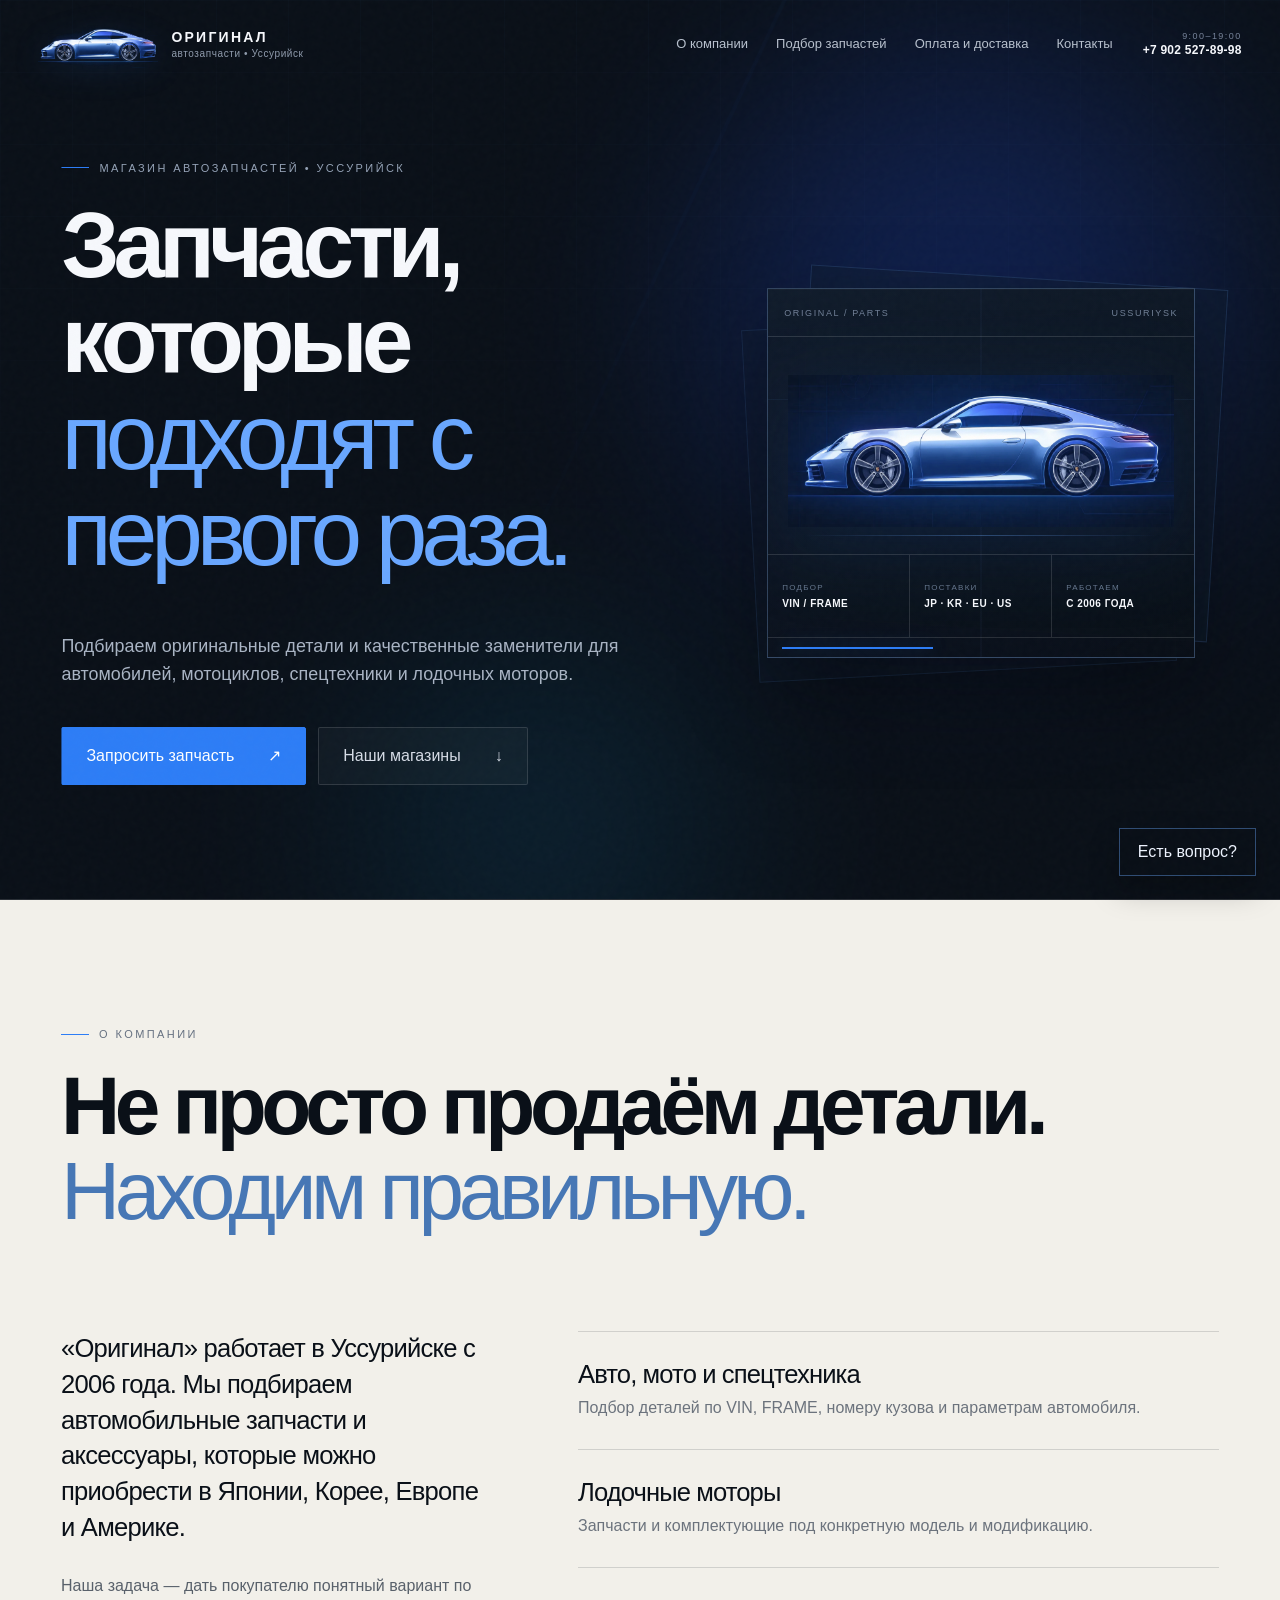
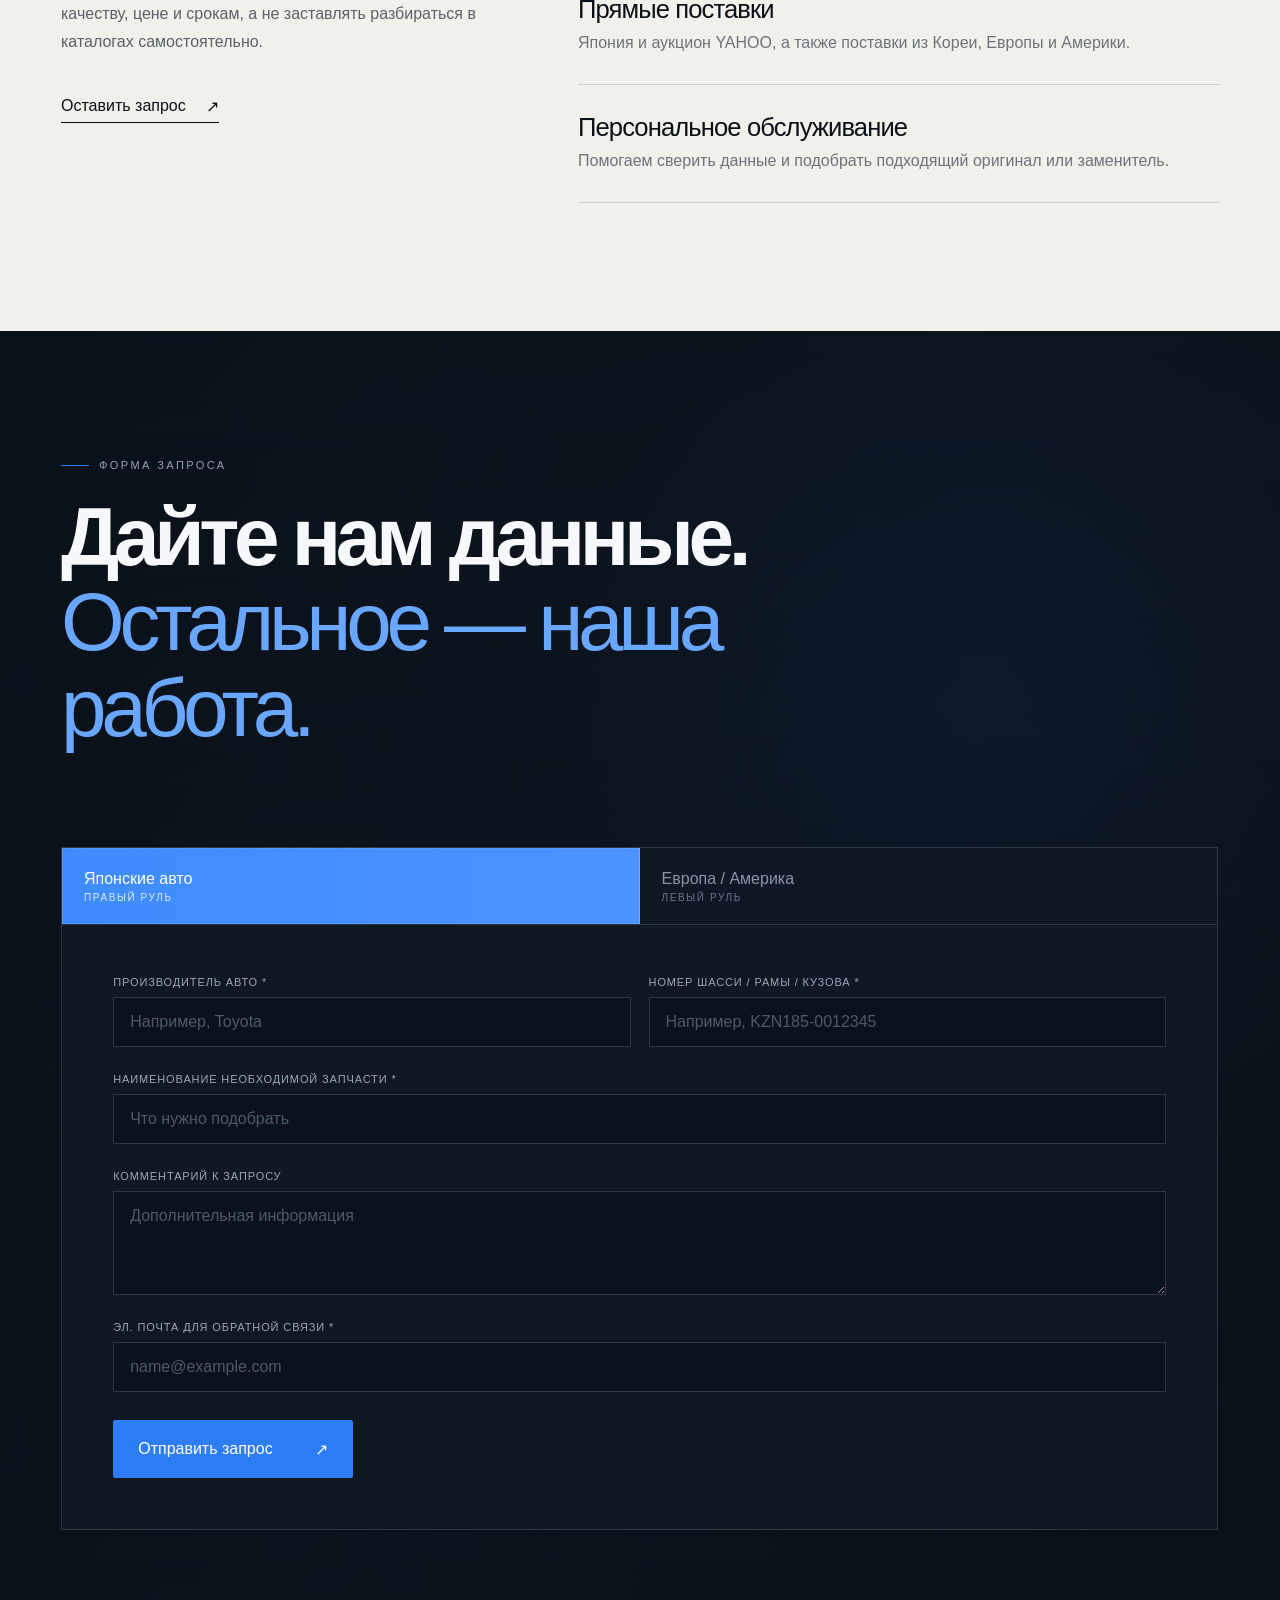
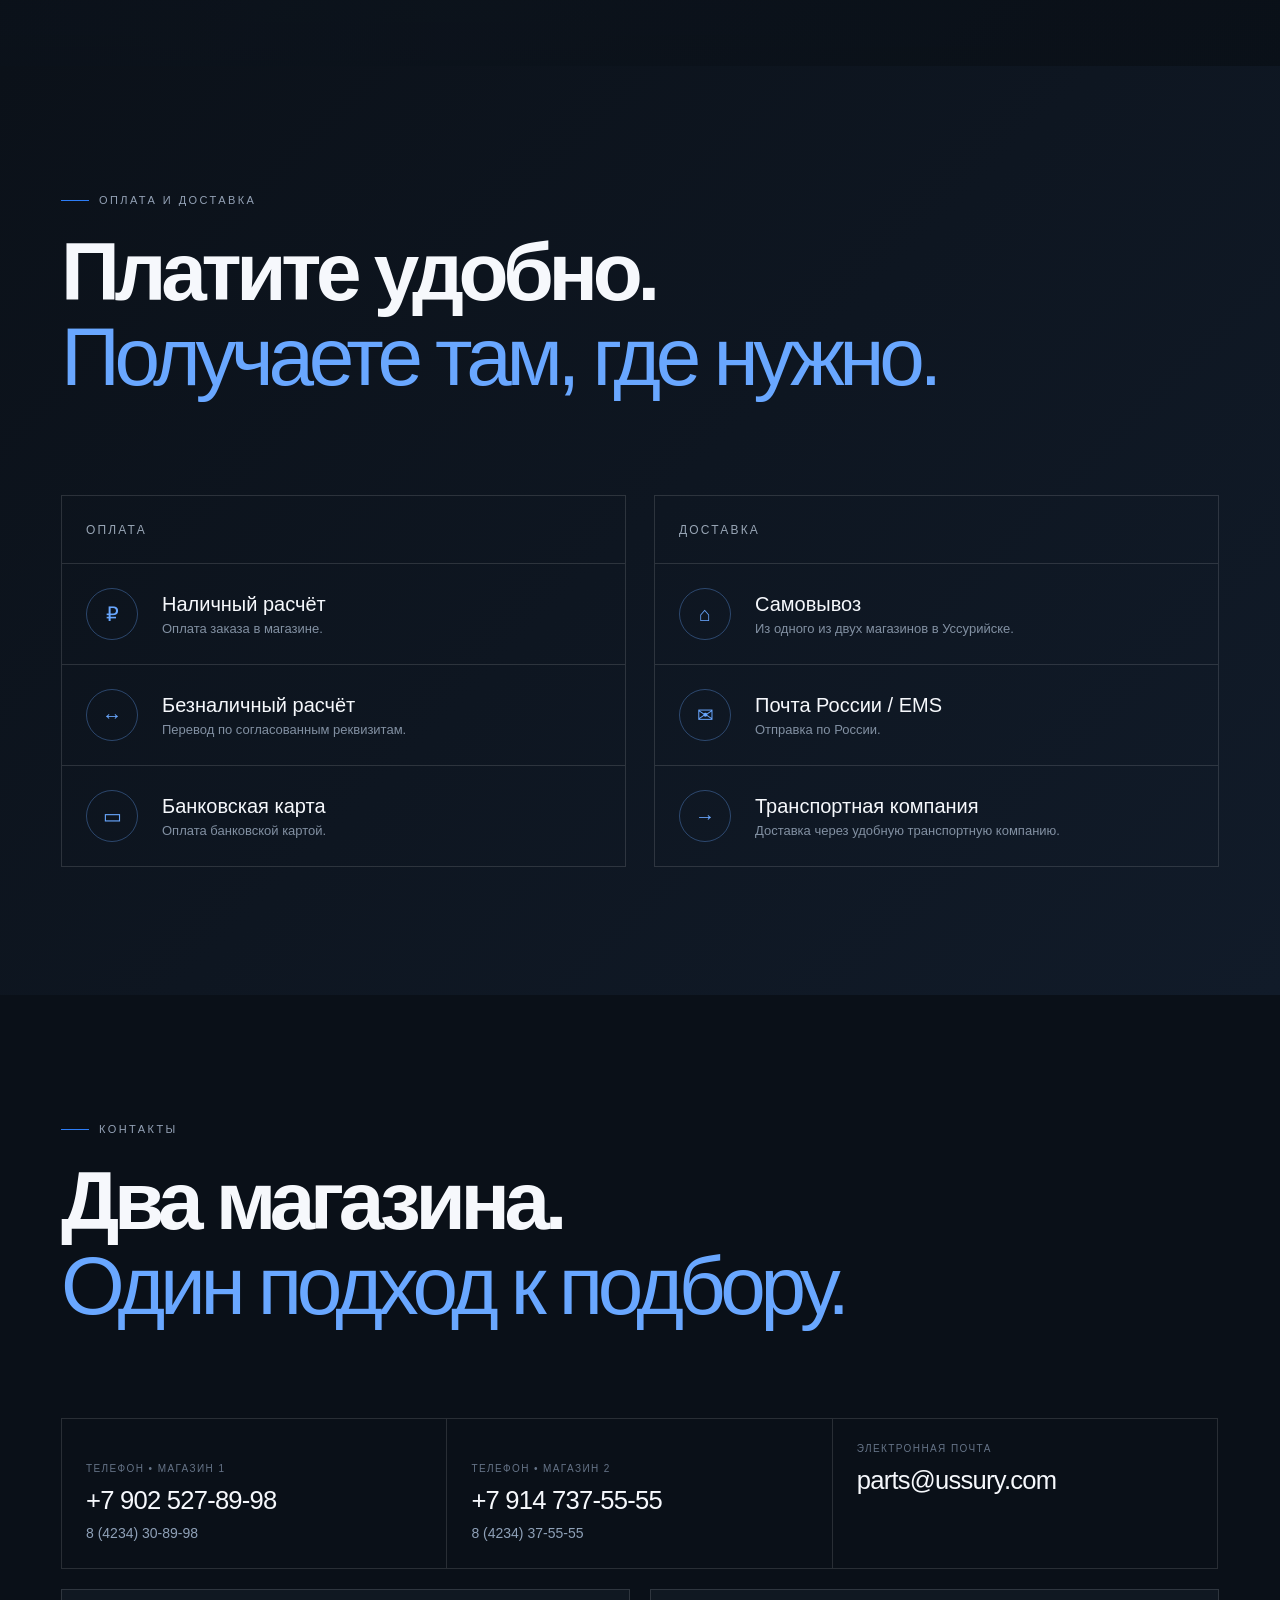
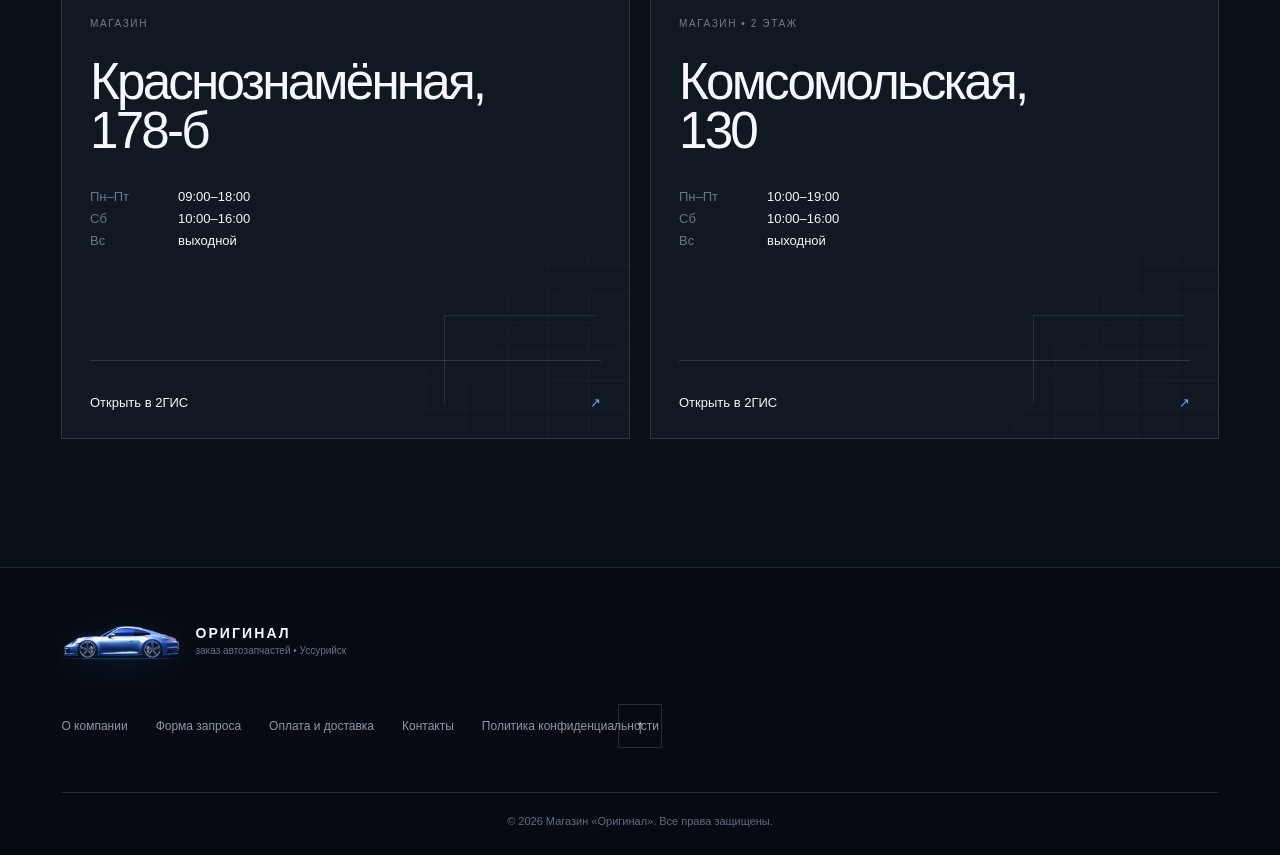
==== index.html @ 91af374d "Add files via upload" ====
<!doctype html>
<html lang="ru">
<head>
  <meta charset="utf-8" />
  <meta name="viewport" content="width=device-width, initial-scale=1" />
  <meta name="theme-color" content="#0a1018" />
  <meta name="description" content="Оригинал — магазин автозапчастей в Уссурийске. Заказ запчастей для авто, мото, спецтехники и лодочных моторов. Поставки из Японии, Кореи, Европы и Америки." />
  <title>Оригинал — автозапчасти в Уссурийске</title>
  <link rel="icon" href="favicon.ico?v=22" sizes="any" />
  <link rel="icon" href="favicon.png?v=22" type="image/png" />
  <link rel="preload" as="image" href="car-logo.webp?v=22" type="image/webp" fetchpriority="high" />
  <link rel="preload" as="image" href="car-dossier.webp?v=22" type="image/webp" fetchpriority="high" />
    <link rel="stylesheet" href="styles.css?v=22" />
</head>
<body class="home-page">
  <div class="noise" aria-hidden="true"></div>
  <div class="scroll-progress" aria-hidden="true"><span></span></div>

  <header class="site-header" id="top">
    <a class="brand" href="#hero" aria-label="Оригинал — на главную">
      <span class="brand-mark"><img src="car-logo.webp?v=22" alt="" fetchpriority="high" decoding="sync" /></span>
      <span class="brand-copy"><b>ОРИГИНАЛ</b><small>автозапчасти • Уссурийск</small></span>
    </a>

    <nav class="desktop-nav" aria-label="Основная навигация">
      <a href="#about">О компании</a>
      <a href="#request">Подбор запчастей</a>
      <a href="#delivery">Оплата и доставка</a>
      <a href="#contacts">Контакты</a>
    </nav>

    <div class="header-actions">
      <a class="header-phone js-phone" href="tel:+79025278998" data-copy="+7 902 527-89-98">
        <span>9:00–19:00</span>
        <strong>+7 902 527-89-98</strong>
      </a>
      <button class="menu-toggle" type="button" aria-label="Открыть меню" aria-expanded="false">
        <span></span><span></span>
      </button>
    </div>
  </header>

  <div class="mobile-menu" aria-hidden="true">
    <div class="mobile-menu-inner">
      <a href="#about">О компании</a>
      <a href="#request">Подбор запчастей</a>
      <a href="#delivery">Оплата и доставка</a>
            <a href="#contacts">Контакты</a>
      <button class="mobile-menu-question js-open-question" type="button" aria-controls="question-drawer" aria-expanded="false">Спросить продавца <span>↗</span></button>
      <a class="mobile-menu-phone" href="tel:+79025278998">Позвонить в магазин <span>↗</span></a>
    </div>
  </div>

  <main>
    <section class="hero" id="hero">
      <div class="hero-grid" aria-hidden="true"></div>
      <div class="hero-glow glow-one" aria-hidden="true"></div>
      <div class="hero-glow glow-two" aria-hidden="true"></div>

      <div class="hero-content reveal-on-load">
        <p class="eyebrow"><span></span> Магазин автозапчастей • Уссурийск</p>
        <h1>Запчасти, которые<br><em>подходят с первого раза.</em></h1>
        <p class="hero-lead">Подбираем оригинальные детали и качественные заменители для автомобилей, мотоциклов, спецтехники и лодочных моторов.</p>
        <div class="hero-cta">
          <a class="btn btn-primary" href="#parts-form" data-scroll-to-form><span>Запросить запчасть</span><i>↗</i></a>
          <a class="btn btn-ghost" href="#contacts"><span>Наши магазины</span><i>↓</i></a>
        </div>
      </div>

      <div class="hero-visual reveal-on-load" aria-label="Автомобиль и карточка подбора запчастей">
        <div class="vehicle-card-back back-one" aria-hidden="true"></div>
        <div class="vehicle-card-back back-two" aria-hidden="true"></div>
        <div class="vehicle-dossier">
          <div class="dossier-head"><span>ORIGINAL / PARTS</span><span>USSURIYSK</span></div>
          <div class="dossier-car"><img src="car-dossier.webp?v=22" alt="Спортивное купе — фирменный образ магазина Оригинал" width="960" height="378" loading="eager" decoding="sync" fetchpriority="high" /></div>
          <div class="dossier-grid">
            <div><small>ПОДБОР</small><b>VIN / FRAME</b></div>
            <div><small>ПОСТАВКИ</small><b>JP · KR · EU · US</b></div>
            <div><small>РАБОТАЕМ</small><b>С 2006 ГОДА</b></div>
          </div>
          <div class="dossier-line" aria-hidden="true"><span></span></div>
        </div>
      </div>
    </section>

    <section class="section section-light" id="about">
      <div class="section-heading reveal">
        <p class="eyebrow dark"><span></span> О компании</p>
        <h2>Не просто продаём детали.<br><em>Находим правильную.</em></h2>
      </div>

      <div class="about-grid">
        <div class="about-copy reveal">
          <p class="big-copy">«Оригинал» работает в Уссурийске с 2006 года. Мы подбираем автомобильные запчасти и аксессуары, которые можно приобрести в Японии, Корее, Европе и Америке.</p>
          <p>Наша задача — дать покупателю понятный вариант по качеству, цене и срокам, а не заставлять разбираться в каталогах самостоятельно.</p>
          <a class="text-link" href="#parts-form" data-scroll-to-form>Оставить запрос <span>↗</span></a>
        </div>

        <div class="service-stack">
          <article class="service-row reveal">
            <span class="service-num">01</span>
            <div><h3>Авто, мото и спецтехника</h3><p>Подбор деталей по VIN, FRAME, номеру кузова и параметрам автомобиля.</p></div>
          </article>
          <article class="service-row reveal">
            <span class="service-num">02</span>
            <div><h3>Лодочные моторы</h3><p>Запчасти и комплектующие под конкретную модель и модификацию.</p></div>
          </article>
          <article class="service-row reveal">
            <span class="service-num">03</span>
            <div><h3>Прямые поставки</h3><p>Япония и аукцион YAHOO, а также поставки из Кореи, Европы и Америки.</p></div>
          </article>
          <article class="service-row reveal">
            <span class="service-num">04</span>
            <div><h3>Персональное обслуживание</h3><p>Помогаем сверить данные и подобрать подходящий оригинал или заменитель.</p></div>
          </article>
        </div>
      </div>
    </section>

    <section class="section request-section" id="request">
      <div class="request-brand-cloud" aria-hidden="true">
        <span class="brand-icon brand-1"><img src="assets/logos/lexus.png" alt="" /></span>
        <span class="brand-icon brand-2"><img src="assets/logos/bmw.png" alt="" /></span>
        <span class="brand-icon brand-3"><img src="assets/logos/subaru.png" alt="" /></span>
        <span class="brand-icon brand-4"><img src="assets/logos/volvo.png" alt="" /></span>
        <span class="brand-icon brand-5"><img src="assets/logos/mitsubishi.png" alt="" /></span>
        <span class="brand-icon brand-6"><img src="assets/logos/volkswagen.png" alt="" /></span>
        <span class="brand-icon brand-7"><img src="assets/logos/mazda.png" alt="" /></span>
        <span class="brand-icon brand-8"><img src="assets/logos/chevrolet.png" alt="" /></span>
        <span class="brand-icon brand-9"><img src="assets/logos/ford.png" alt="" /></span>
        <span class="brand-icon brand-10"><img src="assets/logos/mercedes.png" alt="" /></span>
        <span class="brand-icon brand-11"><img src="assets/logos/lexus.png" alt="" /></span>
        <span class="brand-icon brand-12"><img src="assets/logos/volkswagen.png" alt="" /></span>
        <span class="brand-icon brand-13"><img src="assets/logos/mazda.png" alt="" /></span>
        <span class="brand-icon brand-14"><img src="assets/logos/bmw.png" alt="" /></span>
      </div>
      <div class="request-top">
        <div class="section-heading reveal">
          <p class="eyebrow"><span></span> Форма запроса</p>
          <h2>Дайте нам данные.<br><em>Остальное — наша работа.</em></h2>
        </div>
      </div>

      <div class="request-shell reveal" id="parts-form">
        <div class="request-tabs" role="tablist" aria-label="Тип автомобиля">
          <button class="request-tab active" type="button" role="tab" aria-selected="true" data-form="right">Японские авто <span>правый руль</span></button>
          <button class="request-tab" type="button" role="tab" aria-selected="false" data-form="left">Европа / Америка <span>левый руль</span></button>
        </div>

        <form class="part-form active" id="form-right" data-form-panel="right" novalidate>
          <div class="form-grid">
            <label><span>Производитель авто *</span><input type="text" name="manufacturer" required placeholder="Например, Toyota" /></label>
            <label><span>Номер шасси / рамы / кузова *</span><input type="text" name="frame" required placeholder="Например, KZN185-0012345" /></label>
            <label class="wide"><span>Наименование необходимой запчасти *</span><input type="text" name="part" required placeholder="Что нужно подобрать" /></label>
            <label class="wide"><span>Комментарий к запросу</span><textarea name="comment" rows="4" placeholder="Дополнительная информация"></textarea></label>
            <label class="wide"><span>Эл. почта для обратной связи *</span><input type="email" name="email" required placeholder="name@example.com" /></label>
          </div>
          <button class="btn btn-primary form-submit" type="submit"><span>Отправить запрос</span><i>↗</i></button>
        </form>

        <form class="part-form" id="form-left" data-form-panel="left" hidden novalidate>
          <div class="form-grid">
            <label><span>Производитель авто *</span><input type="text" name="manufacturer" required placeholder="Например, Ford" /></label>
            <label><span>Марка авто *</span><input type="text" name="model" required placeholder="Например, Focus" /></label>
            <label><span>Год выпуска *</span><input type="text" inputmode="numeric" name="year" required placeholder="2018" /></label>
            <label><span>VIN (17 знаков) *</span><input type="text" name="vin" minlength="17" maxlength="17" required placeholder="17 символов" /></label>
            <label><span>Модель двигателя *</span><input type="text" name="engine" required placeholder="Например, EcoBoost" /></label>
            <label><span>Объём двигателя *</span><input type="text" name="volume" required placeholder="Например, 1.5" /></label>
            <fieldset class="fuel"><legend>Тип топлива *</legend><label><input type="radio" name="fuel" value="Бензин" required /> Бензин</label><label><input type="radio" name="fuel" value="Дизель" required /> Дизель</label></fieldset>
            <label class="wide"><span>Наименование необходимой запчасти *</span><input type="text" name="part" required placeholder="Что нужно подобрать" /></label>
            <label class="wide"><span>Комментарий к запросу</span><textarea name="comment" rows="4" placeholder="Дополнительная информация"></textarea></label>
            <label class="wide"><span>Эл. почта для обратной связи *</span><input type="email" name="email" required placeholder="name@example.com" /></label>
          </div>
          <button class="btn btn-primary form-submit" type="submit"><span>Отправить запрос</span><i>↗</i></button>
        </form>
      </div>
    </section>

    <section class="section logistics" id="delivery">
      <div class="logistics-head reveal">
        <p class="eyebrow"><span></span> Оплата и доставка</p>
        <h2>Платите удобно.<br><em>Получаете там, где нужно.</em></h2>
      </div>

      <div class="logistics-grid">
        <div class="logistics-column reveal">
          <div class="logistics-title"><span>Оплата</span><b>01</b></div>
          <div class="logistics-item"><i>₽</i><div><h3>Наличный расчёт</h3><p>Оплата заказа в магазине.</p></div></div>
          <div class="logistics-item"><i>↔</i><div><h3>Безналичный расчёт</h3><p>Перевод по согласованным реквизитам.</p></div></div>
          <div class="logistics-item"><i>▭</i><div><h3>Банковская карта</h3><p>Оплата банковской картой.</p></div></div>
        </div>

        <div class="logistics-column reveal">
          <div class="logistics-title"><span>Доставка</span><b>02</b></div>
          <div class="logistics-item"><i>⌂</i><div><h3>Самовывоз</h3><p>Из одного из двух магазинов в Уссурийске.</p></div></div>
          <div class="logistics-item"><i>✉</i><div><h3>Почта России / EMS</h3><p>Отправка по России.</p></div></div>
          <div class="logistics-item"><i>→</i><div><h3>Транспортная компания</h3><p>Доставка через удобную транспортную компанию.</p></div></div>
        </div>
      </div>
    </section>

    <section class="section contacts" id="contacts">
      <div class="contacts-head reveal">
        <p class="eyebrow"><span></span> Контакты</p>
        <h2>Два магазина.<br><em>Один подход к подбору.</em></h2>
      </div>

      <div class="contacts-top reveal">
        <a class="contact-big js-phone" href="tel:+79025278998" data-copy="+7 902 527-89-98">
          <small>Телефон • магазин 1</small>
          <strong>+7 902 527-89-98</strong>
          <em>8 (4234) 30-89-98</em>
        </a>
        <a class="contact-big js-phone" href="tel:+79147375555" data-copy="+7 914 737-55-55">
          <small>Телефон • магазин 2</small>
          <strong>+7 914 737-55-55</strong>
          <em>8 (4234) 37-55-55</em>
        </a>
        <a class="contact-big" href="mailto:parts@ussury.com">
          <small>Электронная почта</small>
          <strong>parts@ussury.com</strong>
        </a>
      </div>

      <div class="store-grid">
        <article class="store-card reveal">
          <p class="store-label">Магазин</p>
          <h3>Краснознамённая,<br>178-б</h3>
          <div class="store-hours"><span>Пн–Пт</span><b>09:00–18:00</b><span>Сб</span><b>10:00–16:00</b><span>Вс</span><b>выходной</b></div>
          <a href="https://2gis.ru/ussuriysk/search/%D0%9A%D1%80%D0%B0%D1%81%D0%BD%D0%BE%D0%B7%D0%BD%D0%B0%D0%BC%D1%91%D0%BD%D0%BD%D0%B0%D1%8F%20178%D0%B1" target="_blank" rel="noopener">Открыть в 2ГИС <span>↗</span></a>
        </article>

        <article class="store-card reveal">
          <p class="store-label">Магазин • 2 этаж</p>
          <h3>Комсомольская,<br>130</h3>
          <div class="store-hours"><span>Пн–Пт</span><b>10:00–19:00</b><span>Сб</span><b>10:00–16:00</b><span>Вс</span><b>выходной</b></div>
          <a href="https://2gis.ru/ussuriysk/search/%D0%9A%D0%BE%D0%BC%D1%81%D0%BE%D0%BC%D0%BE%D0%BB%D1%8C%D1%81%D0%BA%D0%B0%D1%8F%20130" target="_blank" rel="noopener">Открыть в 2ГИС <span>↗</span></a>
        </article>
      </div>
    </section>
  </main>

  <footer class="footer">
    <div class="footer-brand">
      <span class="brand-mark"><img src="car-logo.webp?v=22" alt="" fetchpriority="high" decoding="sync" /></span>
      <div><b>ОРИГИНАЛ</b><small>заказ автозапчастей • Уссурийск</small></div>
    </div>
    <div class="footer-links"><a href="#about">О компании</a><a href="#request">Форма запроса</a><a href="#delivery">Оплата и доставка</a><a href="#contacts">Контакты</a><a href="privacy.html">Политика конфиденциальности</a><button class="back-to-top footer-center-top" type="button" aria-label="Плавно прокрутить наверх">↑</button></div>
    <div class="footer-bottom"><span>© 2026 Магазин «Оригинал». Все права защищены.</span></div>
  </footer>


  <button class="question-fab js-open-question" type="button" aria-controls="question-drawer" aria-expanded="false">Есть вопрос?</button>

  <div class="question-overlay js-question-close" hidden></div>
  <aside class="question-drawer" id="question-drawer" aria-hidden="true">
    <div class="question-drawer-head">
      <div>
        <p class="eyebrow dark"><span></span> Есть вопрос?</p>
        <h3>Спросите продавца</h3>
      </div>
      <button class="question-drawer-close js-question-close" type="button" aria-label="Закрыть диалог">×</button>
    </div>
    <p class="question-drawer-copy">Если пока не готовы оформлять запрос на конкретную деталь, просто задайте вопрос. Ответ придёт на указанную почту.</p>
    <form class="question-form question-form-drawer" id="question-form" novalidate>
      <label><span>Ваш вопрос *</span><textarea name="question" rows="6" required placeholder="Напишите вопрос продавцу"></textarea></label>
      <label><span>Эл. почта для обратной связи *</span><input type="email" name="email" required placeholder="name@example.com" /></label>
      <label class="anti-spam"><span>Проверка: 2 + 5 − 3 = ? *</span><input type="text" inputmode="numeric" name="check" required pattern="4" placeholder="Ответ" /></label>
      <button class="btn btn-dark form-submit" type="submit"><span>Отправить вопрос</span><i>↗</i></button>
    </form>
  </aside>

  <div class="toast" role="status" aria-live="polite">Номер скопирован</div>

  <script src="script.js?v=22"></script>
</body>
</html>
---- styles.css ----
:root {
  --ink: #0a1018;
  --ink-2: #111923;
  --ink-3: #182230;
  --paper: #f2f0ea;
  --paper-2: #e8e5dd;
  --blue: #2d7df6;
  --blue-2: #69a7ff;
  --line: rgba(255,255,255,.13);
  --dark-line: rgba(10,16,24,.14);
  --muted: #8794a7;
  --max: 1460px;
  --ease: cubic-bezier(.22,.75,.23,1);
}

* { box-sizing: border-box; }
html { scroll-behavior: smooth; }
body { margin: 0; background: var(--ink); color: #f6f8fc; font-family: Inter, ui-sans-serif, -apple-system, BlinkMacSystemFont, "Segoe UI", Arial, sans-serif; -webkit-font-smoothing: antialiased; }
a { color: inherit; text-decoration: none; }
button, input, textarea { font: inherit; }
button { color: inherit; }
::selection { background: var(--blue); color: white; }

.noise { position: fixed; inset: 0; z-index: 100; pointer-events: none; opacity: .025; background-image: url("data:image/svg+xml,%3Csvg viewBox='0 0 160 160' xmlns='http://www.w3.org/2000/svg'%3E%3Cfilter id='n'%3E%3CfeTurbulence type='fractalNoise' baseFrequency='.9' numOctaves='3' stitchTiles='stitch'/%3E%3C/filter%3E%3Crect width='100%25' height='100%25' filter='url(%23n)' opacity='.8'/%3E%3C/svg%3E"); }
.scroll-progress { position: fixed; top: 0; left: 0; width: 100%; height: 2px; z-index: 120; background: transparent; }
.scroll-progress span { display: block; height: 100%; width: 0; background: var(--blue); }

.site-header { position: fixed; z-index: 90; top: 0; left: 0; right: 0; height: 88px; display: flex; align-items: center; justify-content: space-between; gap: 30px; padding: 0 clamp(20px, 3vw, 54px); border-bottom: 1px solid transparent; transition: background .35s ease, border-color .35s ease, backdrop-filter .35s ease; }
.site-header.scrolled { background: rgba(10,16,24,.84); backdrop-filter: blur(18px); border-bottom-color: var(--line); }
.brand { display: inline-flex; align-items: center; gap: 13px; min-width: max-content; }
.brand-mark { width: 102px; height: 30px; display: grid; place-items: center; overflow: visible; border: none; background: transparent; box-shadow: none; }
.brand-mark img { width: 100%; height: 100%; object-fit: contain; object-position: center; padding: 0; filter: saturate(.98) contrast(1.04) drop-shadow(0 6px 14px rgba(34,95,196,.16)); }
.brand-copy { display: grid; gap: 3px; }
.brand-copy b { font-size: 14px; letter-spacing: .16em; }
.brand-copy small { color: #8f9bac; font-size: 10px; letter-spacing: .06em; }
.desktop-nav { display: flex; align-items: center; gap: clamp(18px, 2.2vw, 38px); margin-left: auto; }
.desktop-nav a { color: #b8c1ce; font-size: 13px; transition: color .25s ease; }
.desktop-nav a:hover { color: white; }
.header-actions { display: flex; align-items: center; gap: 24px; }
.header-phone { display: grid; text-align: right; gap: 2px; }
.header-phone span { color: #768399; font-size: 9px; text-transform: uppercase; letter-spacing: .16em; }
.header-phone strong { font-size: 12px; letter-spacing: .02em; }
.menu-toggle { display: none; width: 48px; height: 48px; background: transparent; border: 1px solid var(--line); border-radius: 50%; padding: 0; cursor: pointer; position: relative; }
.menu-toggle span { position: absolute; left: 13px; width: 20px; height: 1px; background: white; transition: transform .3s ease, top .3s ease; }
.menu-toggle span:first-child { top: 20px; }
.menu-toggle span:last-child { top: 27px; }
.menu-toggle.active span:first-child { top: 18px; transform: translateY(5px); }
.menu-toggle.active span:last-child { top: 29px; transform: translateY(-5px); }

.mobile-menu { position: fixed; z-index: 80; inset: 0; background: rgba(10,16,24,.98); display: grid; align-items: center; padding: 110px 24px 40px; opacity: 0; visibility: hidden; pointer-events: none; transition: opacity .35s ease, visibility .35s ease; }
.mobile-menu.open { opacity: 1; visibility: visible; pointer-events: auto; }
.mobile-menu-inner { display: grid; gap: 0; }
.mobile-menu-inner > a { padding: 18px 0; border-bottom: 1px solid var(--line); font-size: clamp(28px, 7vw, 48px); letter-spacing: -.03em; }
.mobile-menu-phone { margin-top: 22px; display: flex; justify-content: space-between; color: var(--blue-2); font-size: 16px !important; }

.hero { min-height: 100svh; padding: 150px clamp(20px, 4.8vw, 76px) 38px; position: relative; overflow: hidden; display: grid; grid-template-columns: minmax(0,1.15fr) minmax(420px,.85fr); grid-template-rows: 1fr auto; column-gap: 40px; background: var(--ink); border-bottom: 1px solid var(--line); }
.hero-grid { position: absolute; inset: 0; opacity: .32; background-image: linear-gradient(rgba(80,120,175,.12) 1px, transparent 1px), linear-gradient(90deg, rgba(80,120,175,.12) 1px, transparent 1px); background-size: 72px 72px; mask-image: linear-gradient(to bottom, rgba(0,0,0,.75), transparent 90%); }
.hero-grid::after { content: ""; position: absolute; inset: 0; background: linear-gradient(115deg, transparent 0 46%, rgba(45,125,246,.12) 46.1% 46.25%, transparent 46.35% 100%); }
.hero-glow { position: absolute; border-radius: 50%; filter: blur(110px); opacity: .22; pointer-events: none; }
.glow-one { width: 540px; height: 540px; background: #2456ff; right: 3%; top: 5%; animation: drift 9s ease-in-out infinite alternate; }
.glow-two { width: 360px; height: 360px; background: #19b5ff; left: 28%; bottom: -12%; animation: drift 12s ease-in-out infinite alternate-reverse; opacity: .1; }
@keyframes drift { to { transform: translate3d(50px,-20px,0) scale(1.08); } }
.hero-content { position: relative; z-index: 2; align-self: center; max-width: 870px; }
.eyebrow { margin: 0 0 24px; color: #94a2b6; font-size: 11px; text-transform: uppercase; letter-spacing: .22em; display: flex; align-items: center; gap: 10px; }
.eyebrow span { width: 28px; height: 1px; background: var(--blue); }
.eyebrow.dark { color: #667181; }
.hero h1, .section-heading h2, .logistics-head h2, .contacts-head h2 { margin: 0; font-size: clamp(54px, 7.25vw, 122px); line-height: .91; letter-spacing: -.065em; font-weight: 600; }
.hero h1 em, .section-heading h2 em, .logistics-head h2 em, .contacts-head h2 em { font-style: normal; color: var(--blue-2); font-weight: 300; }
.hero-lead { max-width: 720px; color: #a9b4c4; font-size: clamp(17px,1.4vw,22px); line-height: 1.55; margin: 32px 0 0; }
.hero-cta { display: flex; flex-wrap: wrap; gap: 12px; margin-top: 38px; }
.btn { min-height: 58px; padding: 0 24px; border: 1px solid transparent; display: inline-flex; align-items: center; justify-content: space-between; gap: 34px; cursor: pointer; border-radius: 2px; transition: transform .32s var(--ease), background .32s ease, border-color .32s ease, color .32s ease; }
.btn:hover { transform: translateY(-2px); }
.btn i { font-style: normal; transition: transform .3s var(--ease); }
.btn:hover i { transform: translate(2px,-2px); }
.btn-primary { background: var(--blue); color: white; border-color: var(--blue); }
.btn-primary:hover { background: #438cf8; }
.btn-ghost { background: rgba(255,255,255,.03); border-color: var(--line); color: #d6dce6; }
.btn-ghost:hover { background: rgba(255,255,255,.07); }
.btn-dark { background: var(--ink); color: white; border-color: var(--ink); }

.hero-visual { align-self: center; justify-self: center; position: relative; width: min(38vw, 590px); min-height: 430px; z-index: 2; perspective: 1100px; }
.vehicle-card-back { position: absolute; inset: 9% 7%; border: 1px solid rgba(105,167,255,.16); background: rgba(18,31,49,.44); transform-origin: center; pointer-events: none; }
.vehicle-card-back.back-one { transform: translate(28px,-20px) rotate(3.5deg); }
.vehicle-card-back.back-two { transform: translate(-22px,22px) rotate(-3deg); opacity: .72; }
.vehicle-dossier { position: absolute; inset: 7% 6%; border: 1px solid rgba(132,173,232,.32); background: linear-gradient(160deg,rgba(17,28,43,.96),rgba(9,15,23,.96)); box-shadow: 0 34px 80px rgba(0,0,0,.38), inset 0 1px 0 rgba(255,255,255,.025); display: grid; grid-template-rows: auto 1fr auto auto; overflow: hidden; }
.vehicle-dossier::before { content: ""; position: absolute; inset: 0; background: linear-gradient(90deg,transparent 0 49.8%,rgba(105,167,255,.08) 50%,transparent 50.2% 100%), linear-gradient(0deg,transparent 0 69.8%,rgba(105,167,255,.07) 70%,transparent 70.2% 100%); pointer-events: none; }
.dossier-head { min-height: 48px; padding: 0 16px; display: flex; align-items: center; justify-content: space-between; border-bottom: 1px solid var(--line); color: #718097; font-size: 9px; letter-spacing: .18em; position: relative; z-index: 2; }
.dossier-car { display: grid; place-items: center; padding: 28px 20px 18px; position: relative; z-index: 2; }
.dossier-car::after { content: ""; position: absolute; left: 8%; right: 8%; bottom: 18px; height: 1px; background: linear-gradient(90deg,transparent,rgba(105,167,255,.34),transparent); }
.dossier-car img { width: min(100%,500px); height: auto; display: block; border: none; box-shadow: none; filter: drop-shadow(0 18px 38px rgba(21,58,120,.28)); }
.dossier-grid { display: grid; grid-template-columns: repeat(3,1fr); border-top: 1px solid var(--line); position: relative; z-index: 2; }
.dossier-grid > div { min-height: 82px; padding: 15px 14px; border-right: 1px solid var(--line); display: grid; align-content: center; gap: 6px; }
.dossier-grid > div:last-child { border-right: 0; }
.dossier-grid small { color: #66778e; font-size: 8px; letter-spacing: .16em; }
.dossier-grid b { font-size: 10px; letter-spacing: .05em; font-weight: 650; }
.dossier-line { height: 20px; border-top: 1px solid var(--line); padding: 9px 14px 0; position: relative; z-index: 2; }
.dossier-line span { display: block; height: 2px; width: 38%; background: var(--blue); box-shadow: 0 0 18px rgba(45,125,246,.42); animation: dossierScan 4.8s ease-in-out infinite alternate; }
@keyframes dossierScan { to { transform: translateX(160%); opacity: .55; } }
.hero-bottom { grid-column: 1/-1; z-index: 2; position: relative; display: grid; grid-template-columns: repeat(4,1fr); border-top: 1px solid var(--line); margin-top: 30px; }
.hero-stat { padding: 24px 22px 4px 0; border-right: 1px solid var(--line); }
.hero-stat:last-child { border-right: 0; padding-left: 22px; }
.hero-stat + .hero-stat { padding-left: 22px; }
.hero-stat b { display: block; font-size: clamp(24px,2.4vw,40px); font-weight: 500; letter-spacing: -.04em; }
.hero-stat span { color: #7c899c; font-size: 11px; }

/* New first-screen entrance: a calm horizontal sweep with separately staged content. */
.home-page .hero::after { content: ""; position: absolute; inset: 0; z-index: 12; pointer-events: none; background: linear-gradient(100deg,#0a1018 0%,#0d1725 58%,#173156 88%,rgba(23,49,86,.96) 100%); transform: translateX(0); }
.home-page.loaded .hero::after { transform: translateX(108%); transition: transform 1.05s cubic-bezier(.72,.02,.18,1); }
.home-page:not(.loaded) .site-header { opacity: 0; transform: translateY(-16px); }
.home-page.loaded .site-header { opacity: 1; transform: none; transition: opacity .55s ease .36s, transform .7s var(--ease) .36s, background .35s ease, border-color .35s ease, backdrop-filter .35s ease; }
.reveal-on-load { opacity: 0; }
.hero-content.reveal-on-load { transform: translateX(-34px); filter: blur(10px); clip-path: inset(0 14% 0 0); }
.hero-visual.reveal-on-load { transform: translateX(48px) rotateY(-7deg) scale(.965); filter: blur(8px); }
.hero-bottom.reveal-on-load { transform: scaleX(.92) translateY(10px); transform-origin: left center; clip-path: inset(0 100% 0 0); }
body.loaded .hero-content.reveal-on-load { opacity: 1; transform: none; filter: blur(0); clip-path: inset(0); transition: opacity .72s ease .22s, transform .92s var(--ease) .22s, filter .82s ease .22s, clip-path .92s var(--ease) .22s; }
body.loaded .hero-visual.reveal-on-load { opacity: 1; transform: none; filter: blur(0); transition: opacity .76s ease .42s, transform 1.02s var(--ease) .42s, filter .9s ease .42s; }
body.loaded .hero-bottom.reveal-on-load { opacity: 1; transform: none; clip-path: inset(0); transition: opacity .65s ease .63s, transform .9s var(--ease) .63s, clip-path 1s var(--ease) .63s; }

.capability-strip { display: grid; grid-template-columns: repeat(4,1fr); border-bottom: 1px solid var(--line); background: #0d141d; }
.capability-item { min-height: 84px; padding: 18px clamp(18px,2.2vw,38px); border-right: 1px solid var(--line); display: grid; align-content: center; gap: 7px; transition: background .3s ease; }
.capability-item:last-child { border-right: 0; }
.capability-item:hover { background: rgba(45,125,246,.055); }
.capability-item small { color: #5f6d82; font-size: 8px; letter-spacing: .18em; }
.capability-item b { color: #aeb9c8; font-size: 12px; font-weight: 600; letter-spacing: .035em; }

.section { padding: clamp(90px, 10vw, 160px) clamp(20px, 4.8vw, 76px); position: relative; overflow: hidden; }
.section-light { background: var(--paper); color: var(--ink); }
.section-index { position: absolute; right: clamp(20px,4.8vw,76px); top: clamp(32px,4vw,60px); font-size: 11px; letter-spacing: .18em; color: #718098; }
.section-light .section-index { color: #8d918f; }
.section-heading { max-width: 1120px; }
.section-heading h2, .logistics-head h2, .contacts-head h2 { font-size: clamp(48px, 6.4vw, 104px); }
.section-light .section-heading h2 em { color: #4777b5; }
.about-grid { display: grid; grid-template-columns: .8fr 1.2fr; gap: clamp(50px,7vw,120px); margin-top: 80px; align-items: start; }
.about-copy { position: sticky; top: 130px; }
.big-copy { font-size: clamp(22px,2vw,32px); line-height: 1.4; letter-spacing: -.03em; margin-top: 0; }
.about-copy > p:not(.big-copy) { color: #59616b; line-height: 1.75; max-width: 620px; }
.text-link { margin-top: 25px; display: inline-flex; gap: 20px; border-bottom: 1px solid var(--ink); padding-bottom: 6px; }
.service-stack { border-top: 1px solid var(--dark-line); }
.service-row { display: grid; grid-template-columns: 56px 1fr auto; gap: 20px; padding: 28px 0; border-bottom: 1px solid var(--dark-line); align-items: start; transition: padding .35s var(--ease), background .35s ease; }
.service-row:hover { padding-left: 14px; padding-right: 14px; background: rgba(45,125,246,.055); }
.service-num { color: #8b939d; font-size: 11px; }
.service-row h3 { margin: 0 0 7px; font-size: clamp(22px,2vw,31px); letter-spacing: -.035em; font-weight: 500; }
.service-row p { margin: 0; color: #6c737d; line-height: 1.55; max-width: 700px; }
.service-row i { font-style: normal; color: #79818c; }

.request-section { background: radial-gradient(circle at 78% 28%,rgba(45,125,246,.11),transparent 32%), linear-gradient(135deg,#0b121b 0%,#0e1722 58%,#0a1119 100%); isolation: isolate; }
.request-section::after { content: ""; position: absolute; inset: 0; z-index: 0; pointer-events: none; background: linear-gradient(180deg,rgba(10,16,24,.16),rgba(10,16,24,.58)), linear-gradient(90deg,rgba(10,16,24,.52),transparent 35%,rgba(10,16,24,.38)); }
.request-brand-cloud { position: absolute; inset: 0; z-index: 0; overflow: hidden; pointer-events: none; user-select: none; }
.request-brand-cloud span { position: absolute; display: block; color: rgba(111,170,255,.035); -webkit-text-stroke: 1px rgba(111,170,255,.11); font-weight: 700; letter-spacing: .08em; white-space: nowrap; filter: blur(.15px); text-shadow: 0 0 34px rgba(45,125,246,.035); animation: brandFloat 14s ease-in-out infinite alternate; }
.request-brand-cloud span:nth-child(1) { left: 4%; top: 14%; font-size: clamp(38px,5vw,86px); animation-duration: 16s; }
.request-brand-cloud span:nth-child(2) { left: 72%; top: 9%; font-size: clamp(44px,6vw,104px); animation-duration: 13s; animation-delay: -3s; }
.request-brand-cloud span:nth-child(3) { left: 44%; top: 23%; font-size: clamp(35px,4.7vw,82px); animation-duration: 18s; animation-delay: -8s; }
.request-brand-cloud span:nth-child(4) { left: 12%; top: 43%; font-size: clamp(34px,4.4vw,78px); animation-duration: 15s; animation-delay: -5s; }
.request-brand-cloud span:nth-child(5) { left: 62%; top: 41%; font-size: clamp(30px,4vw,70px); animation-duration: 17s; animation-delay: -10s; }
.request-brand-cloud span:nth-child(6) { left: 27%; top: 58%; font-size: clamp(28px,3.7vw,65px); animation-duration: 19s; animation-delay: -6s; }
.request-brand-cloud span:nth-child(7) { left: 80%; top: 62%; font-size: clamp(34px,4.3vw,76px); animation-duration: 14s; animation-delay: -9s; }
.request-brand-cloud span:nth-child(8) { left: 3%; top: 76%; font-size: clamp(28px,3.8vw,66px); animation-duration: 18s; animation-delay: -12s; }
.request-brand-cloud span:nth-child(9) { left: 52%; top: 80%; font-size: clamp(38px,5vw,88px); animation-duration: 16s; animation-delay: -7s; }
.request-brand-cloud span:nth-child(10) { left: 68%; top: 91%; font-size: clamp(24px,3.4vw,60px); animation-duration: 20s; animation-delay: -14s; }
@keyframes brandFloat { 0% { transform: translate3d(-10px,-5px,0) rotate(-1.3deg); opacity: .42; } 50% { opacity: .82; } 100% { transform: translate3d(30px,18px,0) rotate(1.15deg); opacity: .52; } }
.request-section .section-index, .request-top, .request-shell { position: relative; z-index: 2; }
.request-top { display: grid; grid-template-columns: 1fr 330px; gap: 40px; align-items: end; }
.section-note { color: #8d99aa; line-height: 1.6; font-size: 13px; }
.request-shell { max-width: 1180px; margin: 80px auto 0; border: 1px solid var(--line); background: rgba(16,25,37,.94); backdrop-filter: blur(9px); position: relative; scroll-margin-top: 112px; }
.request-tabs { display: grid; grid-template-columns: 1fr 1fr; border-bottom: 1px solid var(--line); }
.request-tab { min-height: 76px; padding: 12px 22px; border: 0; border-right: 1px solid var(--line); background: transparent; text-align: left; cursor: pointer; color: #8995a5; font-size: 16px; transition: background .25s ease, color .25s ease; }
.request-tab:last-child { border-right: 0; }
.request-tab span { display: block; font-size: 10px; text-transform: uppercase; letter-spacing: .16em; margin-top: 4px; color: #69778a; }
.request-tab.active { background: var(--blue); color: white; }
.request-tab.active span { color: #dceaff; }
.part-form { padding: clamp(26px,4vw,56px); animation: formIn .45s var(--ease); }
@keyframes formIn { from { opacity: 0; transform: translateY(8px); } to { opacity: 1; transform: none; } }
.form-grid { display: grid; grid-template-columns: repeat(2,1fr); gap: 26px 18px; }
.form-grid label, .question-form label { display: grid; gap: 9px; }
.form-grid label > span, .question-form label > span { color: #9ba8b8; font-size: 11px; text-transform: uppercase; letter-spacing: .08em; }
.form-grid .wide { grid-column: 1/-1; }
.form-grid input, .form-grid textarea, .question-form input, .question-form textarea { width: 100%; border: 1px solid #2a3748; border-radius: 0; background: #0b121b; color: white; padding: 15px 16px; outline: 0; transition: border-color .25s ease, background .25s ease; resize: vertical; }
.form-grid input:focus, .form-grid textarea:focus, .question-form input:focus, .question-form textarea:focus { border-color: var(--blue); background: #0d1622; }
.form-grid input::placeholder, .form-grid textarea::placeholder, .question-form input::placeholder, .question-form textarea::placeholder { color: #4d5a6b; }
.fuel { border: 1px solid #2a3748; padding: 13px 16px; margin: 0; display: flex; gap: 22px; align-items: center; }
.fuel legend { color: #9ba8b8; font-size: 11px; text-transform: uppercase; letter-spacing: .08em; padding: 0 6px; }
.fuel label { display: inline-flex; grid-template-columns: auto 1fr; align-items: center; gap: 7px; font-size: 14px; color: #c3ccd8; }
.fuel input { width: auto; }
.form-submit { margin-top: 28px; min-width: 240px; }
.form-grid label.has-error input, .form-grid label.has-error textarea, .question-form label.has-error input, .question-form label.has-error textarea, .fuel.has-error { border-color: #ff6b6b; box-shadow: 0 0 0 1px rgba(255,107,107,.12); }
.validation-message { color: #ff8a8a !important; font-size: 10px !important; letter-spacing: .04em !important; text-transform: none !important; margin-top: 1px; }
.fuel .validation-message { flex-basis: 100%; }
.fuel.has-error { flex-wrap: wrap; }

.logistics { background: linear-gradient(135deg, #0b1119 0%, #111b29 100%); }
.logistics-grid { display: grid; grid-template-columns: 1fr 1fr; gap: 28px; margin-top: 78px; }
.logistics-column { border: 1px solid var(--line); }
.logistics-title { min-height: 68px; display: flex; align-items: center; justify-content: space-between; padding: 0 24px; border-bottom: 1px solid var(--line); }
.logistics-title span { font-size: 12px; text-transform: uppercase; letter-spacing: .18em; color: #98a5b5; }
.logistics-title b { color: var(--blue); font-size: 12px; }
.logistics-item { display: grid; grid-template-columns: 58px 1fr; gap: 18px; align-items: center; padding: 24px; border-bottom: 1px solid var(--line); }
.logistics-item:last-child { border-bottom: 0; }
.logistics-item i { width: 52px; height: 52px; border-radius: 50%; border: 1px solid rgba(105,167,255,.35); display: grid; place-items: center; color: var(--blue-2); font-style: normal; font-size: 20px; }
.logistics-item h3 { margin: 0 0 5px; font-size: 20px; font-weight: 500; }
.logistics-item p { margin: 0; color: #8290a2; font-size: 13px; }

.question-layout { display: grid; grid-template-columns: 1fr .8fr; gap: clamp(50px,8vw,130px); align-items: start; }
.question-copy { max-width: 620px; margin-top: 30px; color: #626a75; line-height: 1.7; }
.question-form { display: grid; gap: 20px; padding-top: 46px; }
.question-form input, .question-form textarea { background: #e7e5df; color: var(--ink); border-color: #c9c7c0; }
.question-form input:focus, .question-form textarea:focus { background: #eeece7; }
.question-form input::placeholder, .question-form textarea::placeholder { color: #9a9a96; }
.question-form label > span { color: #626b76; }
.anti-spam { grid-template-columns: 1fr 130px; align-items: end; }
.anti-spam > span { align-self: center; }

.contacts { background: #0a1018; }
.contacts-top { display: grid; grid-template-columns: repeat(3,1fr); margin-top: 72px; border-top: 1px solid var(--line); border-left: 1px solid var(--line); }
.contact-big { min-height: 150px; padding: 24px; border-right: 1px solid var(--line); border-bottom: 1px solid var(--line); position: relative; display: flex; flex-direction: column; justify-content: flex-end; transition: background .3s ease; }
.contact-big:hover { background: rgba(45,125,246,.07); }
.contact-big small { color: #657387; font-size: 10px; text-transform: uppercase; letter-spacing: .14em; margin-bottom: 12px; }
.contact-big strong { font-size: clamp(19px,2vw,31px); font-weight: 500; letter-spacing: -.03em; }
.contact-big > span { position: absolute; right: 22px; top: 22px; color: var(--blue-2); }
.store-grid { display: grid; grid-template-columns: 1fr 1fr; gap: 20px; margin-top: 20px; }
.store-card { min-height: 450px; background: #101822; border: 1px solid var(--line); padding: 28px; position: relative; display: flex; flex-direction: column; overflow: hidden; }
.store-card::after { content: ""; position: absolute; width: 360px; height: 360px; border: 1px solid rgba(45,125,246,.13); border-radius: 50%; right: -170px; bottom: -170px; box-shadow: 0 0 0 42px rgba(45,125,246,.025), 0 0 0 84px rgba(45,125,246,.015); }
.store-no { position: absolute; top: 27px; right: 27px; color: var(--blue); font-size: 11px; letter-spacing: .16em; }
.store-label { margin: 0; color: #6f7d8e; font-size: 10px; text-transform: uppercase; letter-spacing: .16em; }
.store-card h3 { margin: 28px 0 34px; font-size: clamp(42px,4vw,68px); line-height: .96; font-weight: 500; letter-spacing: -.055em; }
.store-hours { display: grid; grid-template-columns: 70px 1fr; gap: 7px 18px; font-size: 13px; }
.store-hours span { color: #68778b; }
.store-hours b { font-weight: 500; }
.store-card > a { margin-top: auto; padding-top: 34px; font-size: 13px; display: flex; justify-content: space-between; border-top: 1px solid var(--line); z-index: 2; }
.store-card > a span { color: var(--blue-2); }
.landline-row { margin-top: 20px; border-top: 1px solid var(--line); border-bottom: 1px solid var(--line); padding: 22px 0; display: flex; gap: 40px; flex-wrap: wrap; align-items: center; }
.landline-row > span { color: #647287; font-size: 10px; text-transform: uppercase; letter-spacing: .16em; margin-right: auto; }
.landline-row a { font-size: 18px; }

.footer { background: #070b11; padding: 54px clamp(20px,4.8vw,76px) 28px; border-top: 1px solid var(--line); }
.footer-brand { display: flex; gap: 14px; align-items: center; }
.footer-brand > div { display: grid; gap: 4px; }
.footer-brand b { letter-spacing: .15em; font-size: 14px; }
.footer-brand small { color: #647287; font-size: 10px; }
.footer-links { display: flex; flex-wrap: wrap; gap: 16px 28px; margin: 44px 0; color: #8c98a9; font-size: 12px; }
.footer-links a:hover { color: white; }
.footer-bottom { border-top: 1px solid var(--line); padding-top: 22px; display: flex; justify-content: space-between; gap: 30px; color: #5f6b7c; font-size: 11px; }
.footer-bottom a { color: #9ba8ba; }
.back-to-top { width: 44px; height: 44px; border: 1px solid var(--line); background: transparent; color: #aeb8c6; display: grid; place-items: center; cursor: pointer; font-size: 20px; line-height: 1; transition: transform .3s var(--ease), border-color .3s ease, color .3s ease, background .3s ease; }
.back-to-top:hover { transform: translateY(-2px); border-color: rgba(105,167,255,.48); color: white; background: rgba(45,125,246,.07); }

.toast { position: fixed; left: 50%; bottom: 24px; transform: translate(-50%, 14px); background: #eaf2ff; color: #0c1521; padding: 12px 18px; font-size: 12px; border-radius: 2px; z-index: 200; opacity: 0; pointer-events: none; transition: opacity .25s ease, transform .25s ease; box-shadow: 0 14px 36px rgba(0,0,0,.28); }
.toast.show { opacity: 1; transform: translate(-50%,0); }

/* New scroll reveal system: focus + masked directional entrance instead of vertical fade-up. */
.reveal { opacity: 0; filter: blur(10px); clip-path: inset(0 0 16% 0); transform: scale(.985); transform-origin: center; transition: opacity .7s ease var(--reveal-delay,0ms), transform .95s var(--ease) var(--reveal-delay,0ms), filter .82s ease var(--reveal-delay,0ms), clip-path .92s var(--ease) var(--reveal-delay,0ms); will-change: opacity, transform, filter, clip-path; }
.reveal.reveal-left { transform: translateX(-42px) scale(.985); clip-path: inset(0 12% 0 0); }
.reveal.reveal-right { transform: translateX(42px) scale(.985); clip-path: inset(0 0 0 12%); }
.reveal.reveal-focus { transform: scale(.955); clip-path: inset(7% 4% 7% 4%); }
.reveal.visible { opacity: 1; filter: blur(0); transform: none; clip-path: inset(0); }

.privacy-body { min-height: 100vh; background: var(--ink); }
.privacy-header { height: 88px; padding: 0 clamp(20px,4.8vw,76px); display: flex; align-items: center; justify-content: space-between; border-bottom: 1px solid var(--line); }
.privacy-back { color: #93a0b2; font-size: 12px; }
.privacy-main { max-width: 1040px; margin: 0 auto; padding: 100px 24px 120px; }
.privacy-main h1 { margin: 0 0 54px; font-size: clamp(48px,7vw,94px); line-height: .95; letter-spacing: -.06em; font-weight: 500; }
.privacy-content { color: #a8b3c2; line-height: 1.8; }
.privacy-content h2 { color: white; font-size: 22px; margin-top: 40px; font-weight: 500; }
.privacy-content a { color: var(--blue-2); }
.privacy-footer { padding: 24px clamp(20px,4.8vw,76px); border-top: 1px solid var(--line); color: #667486; font-size: 11px; display: flex; align-items: center; justify-content: space-between; gap: 24px; }

@media (max-width: 1180px) {
  .desktop-nav, .header-phone { display: none; }
  .menu-toggle { display: block; }
  .hero { grid-template-columns: 1fr 390px; }
  .hero h1 { font-size: clamp(54px,7.5vw,90px); }
  .hero-visual { width: min(42vw,500px); min-height: 390px; }
  .contacts-top { grid-template-columns: 1fr; }
  .contact-big { min-height: 120px; }
}

@media (max-width: 900px) {
  .site-header { height: 76px; }
  .hero { min-height: auto; padding-top: 130px; grid-template-columns: 1fr; grid-template-rows: auto auto auto; gap: 54px; }
  .hero-content { max-width: none; }
  .hero h1 { font-size: clamp(52px,11vw,90px); }
  .hero-visual { width: min(86vw,560px); min-height: 430px; justify-self: center; }
  .hero-bottom { grid-template-columns: 1fr 1fr; }
  .hero-stat:nth-child(2) { border-right: 0; }
  .hero-stat:nth-child(3), .hero-stat:nth-child(4) { border-top: 1px solid var(--line); }
  .about-grid { grid-template-columns: 1fr; }
  .about-copy { position: static; }
  .request-top, .question-layout { grid-template-columns: 1fr; }
  .request-top .section-note { max-width: 560px; }
  .logistics-grid, .store-grid { grid-template-columns: 1fr; }
  .question-form { padding-top: 0; }
  .capability-strip { grid-template-columns: 1fr 1fr; }
  .capability-item:nth-child(2) { border-right: 0; }
  .capability-item:nth-child(-n+2) { border-bottom: 1px solid var(--line); }
}

@media (max-width: 620px) {
  .brand-mark { width: 88px; height: 26px; }
  .brand-copy small { display: none; }
  .hero { padding-left: 18px; padding-right: 18px; padding-bottom: 26px; gap: 42px; }
  .hero h1 { font-size: clamp(48px,14vw,74px); }
  .hero-lead { font-size: 16px; }
  .hero-cta { display: grid; }
  .btn { width: 100%; }
  .hero-visual { width: 94vw; min-height: 455px; margin-left: -3vw; }
  .dossier-grid { grid-template-columns: 1fr; }
  .dossier-grid > div { min-height: 58px; border-right: 0; border-bottom: 1px solid var(--line); }
  .dossier-grid > div:last-child { border-bottom: 0; }
  .dossier-car { padding: 20px 12px 14px; }
  .hero-bottom { grid-template-columns: 1fr; }
  .hero-stat, .hero-stat + .hero-stat, .hero-stat:last-child { padding: 18px 0; border-right: 0; border-top: 1px solid var(--line); }
  .section { padding-left: 18px; padding-right: 18px; }
  .section-heading h2, .logistics-head h2, .contacts-head h2 { font-size: clamp(44px,12vw,68px); }
  .about-grid, .request-shell, .logistics-grid, .store-grid { margin-top: 50px; }
  .service-row { grid-template-columns: 36px 1fr; }
  .service-row i { display: none; }
  .request-tabs { grid-template-columns: 1fr; }
  .request-tab { border-right: 0; border-bottom: 1px solid var(--line); }
  .request-tab:last-child { border-bottom: 0; }
  .form-grid { grid-template-columns: 1fr; }
  .form-grid .wide { grid-column: auto; }
  .anti-spam { grid-template-columns: 1fr; }
  .store-card { min-height: 400px; padding: 22px; }
  .store-card h3 { font-size: 48px; }
  .landline-row { display: grid; gap: 12px; }
  .capability-strip { grid-template-columns: 1fr; }
  .capability-item, .capability-item:nth-child(2) { border-right: 0; border-bottom: 1px solid var(--line); }
  .capability-item:last-child { border-bottom: 0; }
  .footer-bottom { flex-direction: column; align-items: flex-start; }
  .request-brand-cloud span { opacity: .56; }
  .privacy-footer { align-items: flex-end; }
}

@media (prefers-reduced-motion: reduce) {
  html { scroll-behavior: auto; }
  /* Regular scroll reveals may be reduced, but the explicitly requested first-screen intro stays available. */
  .reveal:not(.reveal-on-load) { opacity: 1 !important; filter: none !important; transform: none !important; clip-path: none !important; }
}

/* ===== v5 refinements ===== */
.header-question {
  min-height: 42px;
  padding: 0 16px;
  border: 1px solid rgba(105,167,255,.24);
  background: rgba(255,255,255,.025);
  color: #d9e2f0;
  font-size: 12px;
  letter-spacing: .02em;
  cursor: pointer;
  transition: background .3s ease, border-color .3s ease, transform .3s var(--ease), color .3s ease;
}
.header-question:hover { transform: translateY(-1px); border-color: rgba(105,167,255,.5); background: rgba(45,125,246,.08); color: white; }
.mobile-menu-question {
  margin-top: 22px;
  padding: 18px 0;
  border: 0;
  border-bottom: 1px solid var(--line);
  background: transparent;
  color: white;
  font-size: clamp(28px, 7vw, 48px);
  letter-spacing: -.03em;
  text-align: left;
  display: flex;
  justify-content: space-between;
  align-items: center;
}
.mobile-menu-question span { color: var(--blue-2); }

.brand-mark img,
.dossier-car img {
  image-rendering: auto;
  filter: saturate(1.01) contrast(1.06) drop-shadow(0 14px 28px rgba(27,74,155,.14));
}
.dossier-car img { max-width: 94%; }

.hero-bottom {
  margin-top: 18px;
  border: 1px solid var(--line);
  background: linear-gradient(180deg, rgba(13,20,31,.88), rgba(10,16,24,.76));
  backdrop-filter: blur(10px);
}
.hero-stat { padding: 28px 24px; }
.hero-stat b { margin-bottom: 12px; }

.capability-strip {
  padding: 22px clamp(20px,4.8vw,76px) 34px;
  background: linear-gradient(180deg, #0a1018 0%, #0d141d 100%);
  border-bottom: 1px solid rgba(255,255,255,.06);
}
.capability-strip-inner {
  max-width: var(--max);
  margin: 0 auto;
  display: grid;
  grid-template-columns: repeat(4,1fr);
  border: 1px solid var(--line);
  background: rgba(14,22,33,.9);
  box-shadow: 0 20px 40px rgba(0,0,0,.16);
}
.capability-item { padding: 28px 24px; min-height: 118px; }
.capability-item b { max-width: 220px; line-height: 1.35; }

.request-brand-cloud {
  mask-image: linear-gradient(to bottom, rgba(0,0,0,.9), rgba(0,0,0,.68));
}
.request-brand-cloud .brand-icon {
  position: absolute;
  display: grid;
  place-items: center;
  width: clamp(72px, 9vw, 124px);
  height: clamp(72px, 9vw, 124px);
  color: rgba(111,170,255,.18);
  opacity: .08;
  animation: brandPulse 9s ease-in-out infinite;
  transform: none !important;
  filter: drop-shadow(0 0 18px rgba(45,125,246,.09));
}
.request-brand-cloud .brand-icon svg {
  width: 100%;
  height: 100%;
  stroke: currentColor;
  stroke-width: 3.2;
  stroke-linecap: round;
  stroke-linejoin: round;
}
.request-brand-cloud .brand-icon:nth-child(1) { left: 8%; top: 14%; }
.request-brand-cloud .brand-icon:nth-child(2) { left: 73%; top: 10%; width: clamp(92px, 10vw, 132px); height: clamp(92px, 10vw, 132px); animation-delay: -1.2s; }
.request-brand-cloud .brand-icon:nth-child(3) { left: 43%; top: 22%; animation-delay: -2.7s; }
.request-brand-cloud .brand-icon:nth-child(4) { left: 15%; top: 48%; animation-delay: -4s; }
.request-brand-cloud .brand-icon:nth-child(5) { left: 66%; top: 44%; animation-delay: -5.5s; width: clamp(84px, 9.4vw, 120px); height: clamp(84px, 9.4vw, 120px); }
.request-brand-cloud .brand-icon:nth-child(6) { left: 30%; top: 62%; animation-delay: -3.2s; }
.request-brand-cloud .brand-icon:nth-child(7) { left: 79%; top: 71%; animation-delay: -6.7s; }
.request-brand-cloud .brand-icon:nth-child(8) { left: 6%; top: 78%; animation-delay: -7.8s; width: clamp(90px, 9.8vw, 132px); height: clamp(90px, 9.8vw, 132px); }
@keyframes brandPulse {
  0%, 100% { opacity: .05; transform: scale(.94); }
  50% { opacity: .22; transform: scale(1.02); }
}

.contact-big em {
  margin-top: 9px;
  color: #8fa1b8;
  font-style: normal;
  font-size: 14px;
  line-height: 1.4;
}

.question-fab {
  position: fixed;
  right: 24px;
  bottom: 24px;
  z-index: 96;
  min-height: 48px;
  padding: 0 18px;
  border: 1px solid rgba(105,167,255,.4);
  background: rgba(10,16,24,.86);
  color: #eef4ff;
  cursor: pointer;
  backdrop-filter: blur(16px);
  box-shadow: 0 14px 30px rgba(0,0,0,.25);
  transition: transform .3s var(--ease), border-color .3s ease, background .3s ease;
}
.question-fab:hover { transform: translateY(-2px); background: rgba(19,30,45,.95); border-color: rgba(105,167,255,.7); }
.question-overlay {
  position: fixed;
  inset: 0;
  background: rgba(6,10,18,.58);
  backdrop-filter: blur(3px);
  z-index: 137;
  opacity: 0;
  visibility: hidden;
  transition: opacity .28s ease, visibility .28s ease;
}
.question-overlay.open { opacity: 1; visibility: visible; }
.question-drawer {
  position: fixed;
  top: 0;
  right: 0;
  width: min(560px, 100%);
  height: 100svh;
  background: var(--paper);
  color: var(--ink);
  z-index: 138;
  transform: translateX(100%);
  transition: transform .42s var(--ease);
  padding: 108px 28px 28px;
  overflow-y: auto;
  box-shadow: -24px 0 60px rgba(0,0,0,.28);
}
.question-drawer.open { transform: translateX(0); }
.question-drawer-head { display: flex; justify-content: space-between; align-items: flex-start; gap: 18px; }
.question-drawer-head .eyebrow { margin-bottom: 16px; }
.question-drawer-head h3 { margin: 0; font-size: clamp(34px, 4vw, 56px); line-height: .95; letter-spacing: -.05em; font-weight: 600; }
.question-drawer-close {
  flex: 0 0 auto;
  width: 42px;
  height: 42px;
  border: 1px solid rgba(10,16,24,.14);
  background: transparent;
  font-size: 28px;
  line-height: 1;
  cursor: pointer;
}
.question-drawer-copy { margin: 22px 0 0; color: #626a75; line-height: 1.7; max-width: 470px; }
.question-form-drawer { padding-top: 26px; }
.question-form-drawer .btn { width: 100%; justify-content: space-between; }
.question-form-drawer .btn-dark { background: var(--ink); border-color: var(--ink); }
body.question-open { overflow: hidden; }

@media (max-width: 1180px) {
  .header-question { display: none; }
}
@media (max-width: 900px) {
  .capability-strip { padding-top: 18px; padding-bottom: 24px; }
  .capability-strip-inner { grid-template-columns: 1fr 1fr; }
  .question-fab { right: 18px; bottom: 18px; }
}
@media (max-width: 700px) {
  .capability-strip-inner { grid-template-columns: 1fr; }
  .question-drawer { padding: 92px 18px 22px; }
  .question-fab { left: 18px; right: 18px; width: auto; }
}

/* ===== v6 fixes ===== */
.capability-strip-inner {
  width: 100%;
  max-width: none;
  grid-template-columns: repeat(4, minmax(0, 1fr));
}

.service-row {
  grid-template-columns: 56px minmax(0, 1fr);
}
.service-row i {
  display: none !important;
}

.request-section .section-index {
  display: none;
}

.request-brand-cloud {
  mask-image: linear-gradient(to bottom, rgba(0,0,0,.96), rgba(0,0,0,.76));
}
.request-brand-cloud .brand-icon {
  color: rgba(183, 210, 255, .18);
  opacity: 0;
  filter: drop-shadow(0 0 16px rgba(45,125,246,.08));
  animation: brandPulseFast 5.8s ease-in-out infinite;
}
.request-brand-cloud .brand-icon svg {
  stroke-width: 2.6;
}
.request-brand-cloud .brand-icon:nth-child(1) { left: 7%; top: 12%; width: clamp(88px, 9.4vw, 128px); height: clamp(88px, 9.4vw, 128px); animation-delay: -.2s; }
.request-brand-cloud .brand-icon:nth-child(2) { left: 70%; top: 9%; width: clamp(92px, 10vw, 134px); height: clamp(92px, 10vw, 134px); animation-delay: -.9s; animation-duration: 5.2s; }
.request-brand-cloud .brand-icon:nth-child(3) { left: 42%; top: 18%; width: clamp(84px, 8.7vw, 118px); height: clamp(84px, 8.7vw, 118px); animation-delay: -1.5s; animation-duration: 6s; }
.request-brand-cloud .brand-icon:nth-child(4) { left: 14%; top: 40%; width: clamp(80px, 8.2vw, 112px); height: clamp(80px, 8.2vw, 112px); animation-delay: -2.2s; animation-duration: 5s; }
.request-brand-cloud .brand-icon:nth-child(5) { left: 64%; top: 38%; width: clamp(78px, 8vw, 110px); height: clamp(78px, 8vw, 110px); animation-delay: -3.1s; }
.request-brand-cloud .brand-icon:nth-child(6) { left: 28%; top: 57%; width: clamp(92px, 9.8vw, 132px); height: clamp(92px, 9.8vw, 132px); animation-delay: -1.1s; animation-duration: 6.2s; }
.request-brand-cloud .brand-icon:nth-child(7) { left: 80%; top: 60%; width: clamp(86px, 8.8vw, 120px); height: clamp(86px, 8.8vw, 120px); animation-delay: -4s; animation-duration: 4.9s; }
.request-brand-cloud .brand-icon:nth-child(8) { left: 8%; top: 74%; width: clamp(96px, 10vw, 136px); height: clamp(96px, 10vw, 136px); animation-delay: -2.7s; }
.request-brand-cloud .brand-icon:nth-child(9) { left: 48%; top: 75%; width: clamp(82px, 8.4vw, 116px); height: clamp(82px, 8.4vw, 116px); animation-delay: -4.6s; animation-duration: 5.4s; }
.request-brand-cloud .brand-icon:nth-child(10) { left: 73%; top: 82%; width: clamp(74px, 7.7vw, 106px); height: clamp(74px, 7.7vw, 106px); animation-delay: -5.1s; animation-duration: 4.8s; }

@keyframes brandPulseFast {
  0%, 100% { opacity: 0; }
  18% { opacity: .05; }
  45% { opacity: .17; }
  72% { opacity: .06; }
}

.contact-big > span,
.store-no,
.store-card > a span {
  display: none !important;
}
.store-card > a {
  justify-content: flex-start;
}

.question-overlay {
  pointer-events: none;
}
.question-overlay.open {
  pointer-events: auto;
}
.question-drawer {
  opacity: 0;
  visibility: hidden;
  pointer-events: none;
  transition: transform .42s var(--ease), opacity .34s ease, visibility 0s linear .42s;
}
.question-drawer.open {
  opacity: 1;
  visibility: visible;
  pointer-events: auto;
  transition: transform .42s var(--ease), opacity .34s ease, visibility 0s linear 0s;
}

@media (max-width: 700px) {
  .service-row {
    grid-template-columns: 36px minmax(0, 1fr);
  }
}

/* ===== v7 fixes ===== */
.section-index,
.service-num,
.logistics-title b,
.store-no {
  display: none !important;
}

.service-row {
  grid-template-columns: minmax(0, 1fr) !important;
  gap: 0 !important;
}
.service-row:hover {
  padding-left: 0 !important;
  padding-right: 0 !important;
}

.hero h1,
.section-heading h2,
.logistics-head h2,
.contacts-head h2 {
  line-height: 1.01;
  overflow: visible;
}
.hero h1 em,
.section-heading h2 em,
.logistics-head h2 em,
.contacts-head h2 em {
  display: inline-block;
  line-height: 1.04;
  padding-bottom: .08em;
}

.request-brand-cloud {
  mask-image: linear-gradient(to bottom, rgba(0,0,0,.98), rgba(0,0,0,.84));
}
.request-brand-cloud .brand-icon {
  color: rgba(196, 219, 255, .24);
  opacity: 0;
  animation: brandPulseDense 4.25s ease-in-out infinite;
  filter: drop-shadow(0 0 12px rgba(45,125,246,.08));
}
.request-brand-cloud .brand-icon svg {
  stroke-width: 2.35;
}
.request-brand-cloud .brand-icon:nth-child(1) { animation-delay: 0s; animation-duration: 4.4s; }
.request-brand-cloud .brand-icon:nth-child(2) { animation-delay: -.35s; animation-duration: 3.9s; }
.request-brand-cloud .brand-icon:nth-child(3) { animation-delay: -.8s; animation-duration: 4.8s; }
.request-brand-cloud .brand-icon:nth-child(4) { animation-delay: -1.15s; animation-duration: 4.1s; }
.request-brand-cloud .brand-icon:nth-child(5) { animation-delay: -1.6s; animation-duration: 4.7s; }
.request-brand-cloud .brand-icon:nth-child(6) { animation-delay: -2s; animation-duration: 3.8s; }
.request-brand-cloud .brand-icon:nth-child(7) { animation-delay: -2.45s; animation-duration: 4.2s; }
.request-brand-cloud .brand-icon:nth-child(8) { animation-delay: -2.9s; animation-duration: 4.9s; }
.request-brand-cloud .brand-icon:nth-child(9) { animation-delay: -3.25s; animation-duration: 4s; }
.request-brand-cloud .brand-icon:nth-child(10) { animation-delay: -3.7s; animation-duration: 4.6s; }
@keyframes brandPulseDense {
  0%, 100% { opacity: 0; transform: scale(.94); }
  14% { opacity: .06; }
  34% { opacity: .18; }
  52% { opacity: .3; transform: scale(1); }
  74% { opacity: .1; }
}

.store-card::before {
  content: "";
  position: absolute;
  right: -8%;
  bottom: 16%;
  width: 62%;
  height: 1px;
  background: linear-gradient(90deg, transparent, rgba(105,167,255,.22), transparent);
  transform: rotate(-28deg);
  opacity: .8;
}
.store-card::after {
  content: "";
  position: absolute;
  right: -14%;
  bottom: -12%;
  width: 58%;
  height: 58%;
  border: none;
  border-radius: 0;
  box-shadow: none;
  background:
    linear-gradient(145deg, rgba(105,167,255,.08), transparent 52%),
    linear-gradient(145deg, transparent 0 48%, rgba(105,167,255,.08) 48.3% 49%, transparent 49.3% 100%);
  transform: skew(-18deg) rotate(-4deg);
  opacity: .92;
}

.store-card > a {
  justify-content: space-between;
}
.store-card > a span {
  display: inline !important;
  color: var(--blue-2) !important;
}

.footer-bottom,
.privacy-footer {
  position: relative;
  justify-content: center;
  align-items: center;
  text-align: center;
  padding-top: 54px;
}
.footer-bottom > span,
.privacy-footer > span {
  width: 100%;
  text-align: center;
}
.footer-bottom .back-to-top,
.privacy-footer .back-to-top {
  position: absolute;
  left: 50%;
  top: 0;
  transform: translate(-50%, -50%);
}
.footer-bottom .back-to-top:hover,
.privacy-footer .back-to-top:hover {
  transform: translate(-50%, calc(-50% - 2px));
}

@media (max-width: 700px) {
  .footer-bottom,
  .privacy-footer {
    padding-top: 50px;
  }
}


/* ===== v8 fixes ===== */
.brand-mark {
  width: 118px;
  height: 34px;
}
.brand-mark img {
  object-fit: contain;
  filter: saturate(1.02) contrast(1.02) drop-shadow(0 7px 16px rgba(34,95,196,.15));
}
.dossier-car img {
  width: min(100%, 520px);
}

.request-tabs {
  position: relative;
  isolation: isolate;
  overflow: hidden;
}
.request-tabs::before {
  content: "";
  position: absolute;
  inset: 0 auto 0 0;
  width: 50%;
  background: linear-gradient(90deg, #3e8cff 0%, #4c93ff 100%);
  box-shadow: inset 0 0 0 1px rgba(255,255,255,.08);
  transition: transform .6s var(--ease), box-shadow .45s ease, background .45s ease;
  z-index: 0;
}
.request-tabs[data-active="1"]::before {
  transform: translateX(100%);
}
.request-tab {
  position: relative;
  z-index: 1;
  background: transparent !important;
  transition: color .38s ease;
}
.request-tab span {
  transition: color .38s ease;
}
.request-tab:not(.active):hover {
  color: #c7d2e2;
}

.request-brand-cloud {
  pointer-events: none;
  mask-image: linear-gradient(to bottom, rgba(0,0,0,.98), rgba(0,0,0,.84));
}
.request-brand-cloud .brand-icon {
  color: rgba(214,229,255,.34);
  opacity: 0;
  animation: brandPulseDenseV8 3.25s ease-in-out infinite;
  filter: drop-shadow(0 0 16px rgba(45,125,246,.10));
}
.request-brand-cloud .brand-icon svg {
  stroke: currentColor;
  stroke-width: 2.3;
  stroke-linecap: round;
  stroke-linejoin: round;
}
.request-brand-cloud .brand-icon:nth-child(1) { left: 7%; top: 10%; width: clamp(92px, 10vw, 138px); height: clamp(92px, 10vw, 138px); animation-delay: 0s; }
.request-brand-cloud .brand-icon:nth-child(2) { left: 72%; top: 7%; width: clamp(102px, 10.8vw, 146px); height: clamp(102px, 10.8vw, 146px); animation-delay: -.35s; }
.request-brand-cloud .brand-icon:nth-child(3) { left: 44%; top: 18%; width: clamp(94px, 10vw, 134px); height: clamp(94px, 10vw, 134px); animation-delay: -.8s; }
.request-brand-cloud .brand-icon:nth-child(4) { left: 16%; top: 38%; width: clamp(88px, 9.3vw, 126px); height: clamp(88px, 9.3vw, 126px); animation-delay: -1.15s; }
.request-brand-cloud .brand-icon:nth-child(5) { left: 65%; top: 36%; width: clamp(90px, 9.5vw, 130px); height: clamp(90px, 9.5vw, 130px); animation-delay: -1.5s; }
.request-brand-cloud .brand-icon:nth-child(6) { left: 28%; top: 55%; width: clamp(98px, 10.3vw, 140px); height: clamp(98px, 10.3vw, 140px); animation-delay: -1.9s; }
.request-brand-cloud .brand-icon:nth-child(7) { left: 79%; top: 58%; width: clamp(86px, 9vw, 122px); height: clamp(86px, 9vw, 122px); animation-delay: -2.25s; }
.request-brand-cloud .brand-icon:nth-child(8) { left: 7%; top: 74%; width: clamp(98px, 10.4vw, 140px); height: clamp(98px, 10.4vw, 140px); animation-delay: -2.55s; }
.request-brand-cloud .brand-icon:nth-child(9) { left: 49%; top: 75%; width: clamp(84px, 8.9vw, 120px); height: clamp(84px, 8.9vw, 120px); animation-delay: -2.95s; }
.request-brand-cloud .brand-icon:nth-child(10) { left: 72%; top: 82%; width: clamp(92px, 9.8vw, 132px); height: clamp(92px, 9.8vw, 132px); animation-delay: -3.25s; }
.request-brand-cloud .brand-icon:nth-child(11) { left: 34%; top: 34%; width: clamp(78px, 8.4vw, 114px); height: clamp(78px, 8.4vw, 114px); animation-delay: -1.35s; }
.request-brand-cloud .brand-icon:nth-child(12) { left: 58%; top: 60%; width: clamp(82px, 8.7vw, 118px); height: clamp(82px, 8.7vw, 118px); animation-delay: -2.7s; }
@keyframes brandPulseDenseV8 {
  0%, 100% { opacity: 0; }
  12% { opacity: .08; }
  36% { opacity: .24; }
  56% { opacity: .38; }
  78% { opacity: .12; }
}

.store-card::before {
  right: -6%;
  bottom: 18%;
  width: 66%;
  background: linear-gradient(90deg, transparent, rgba(105,167,255,.24), transparent);
  transform: rotate(-22deg);
}
.store-card::after {
  right: -9%;
  bottom: -10%;
  width: 54%;
  height: 54%;
  background:
    linear-gradient(145deg, rgba(105,167,255,.07), transparent 48%),
    linear-gradient(180deg, transparent 0 43%, rgba(105,167,255,.07) 43.4% 44%, transparent 44.4% 100%),
    linear-gradient(145deg, transparent 0 54%, rgba(105,167,255,.08) 54.4% 55%, transparent 55.4% 100%);
  transform: skew(-16deg) rotate(-6deg);
}

.question-drawer {
  padding: 74px 28px 28px;
}
.question-drawer-head .eyebrow {
  margin-bottom: 12px;
}
.question-drawer-copy {
  margin-top: 16px;
}
.question-form-drawer {
  padding-top: 20px;
}
.question-drawer-close {
  margin-top: -6px;
}

.footer-bottom .back-to-top,
.privacy-footer .back-to-top {
  top: -6px;
  transform: translate(-50%, -50%);
}
.footer-bottom .back-to-top:hover,
.privacy-footer .back-to-top:hover {
  transform: translate(-50%, calc(-50% - 2px));
}

@media (max-width: 620px) {
  .request-tabs::before {
    width: 100%;
    height: 50%;
    inset: 0 0 auto 0;
  }
  .request-tabs[data-active="1"]::before {
    transform: translateY(100%);
  }
}

@media (max-width: 700px) {
  .question-drawer {
    padding: 64px 18px 22px;
  }
  .footer-bottom .back-to-top,
  .privacy-footer .back-to-top {
    top: -10px;
  }
}

/* ===== v9 final accumulated fixes ===== */
/* Actual monochrome brand emblems from the supplied reference image. */
.request-brand-cloud {
  z-index: 1 !important;
  inset: 0 !important;
  overflow: hidden;
  mask-image: linear-gradient(to bottom, rgba(0,0,0,.98), rgba(0,0,0,.90));
}
.request-section::after { z-index: 0; }
.request-section .request-top,
.request-section .request-shell { position: relative; z-index: 2; }
.request-brand-cloud .brand-icon {
  position: absolute !important;
  display: grid !important;
  place-items: center;
  width: clamp(86px, 8.4vw, 128px) !important;
  height: clamp(62px, 7.5vw, 112px) !important;
  opacity: 0;
  color: transparent !important;
  filter: none !important;
  transform: none !important;
  animation: realBrandFade 3.05s ease-in-out infinite !important;
  will-change: opacity;
}
.request-brand-cloud .brand-icon img {
  display: block;
  max-width: 100%;
  max-height: 100%;
  width: auto;
  height: auto;
  opacity: .96;
  filter: drop-shadow(0 0 12px rgba(105,167,255,.16));
}
.request-brand-cloud .brand-1  { left: 5% !important;  top: 7% !important;  animation-delay: 0s !important; }
.request-brand-cloud .brand-2  { left: 73% !important; top: 5% !important;  animation-delay: -.22s !important; }
.request-brand-cloud .brand-3  { left: 42% !important; top: 14% !important; animation-delay: -.47s !important; }
.request-brand-cloud .brand-4  { left: 15% !important; top: 31% !important; animation-delay: -.72s !important; }
.request-brand-cloud .brand-5  { left: 65% !important; top: 30% !important; animation-delay: -.97s !important; }
.request-brand-cloud .brand-6  { left: 30% !important; top: 48% !important; animation-delay: -1.22s !important; }
.request-brand-cloud .brand-7  { left: 80% !important; top: 49% !important; animation-delay: -1.47s !important; }
.request-brand-cloud .brand-8  { left: 6% !important;  top: 66% !important; animation-delay: -1.72s !important; }
.request-brand-cloud .brand-9  { left: 49% !important; top: 68% !important; animation-delay: -1.97s !important; }
.request-brand-cloud .brand-10 { left: 72% !important; top: 80% !important; animation-delay: -2.22s !important; }
.request-brand-cloud .brand-11 { left: 33% !important; top: 77% !important; animation-delay: -2.47s !important; }
.request-brand-cloud .brand-12 { left: 57% !important; top: 43% !important; animation-delay: -2.72s !important; }
.request-brand-cloud .brand-13 { left: 21% !important; top: 18% !important; animation-delay: -2.88s !important; }
.request-brand-cloud .brand-14 { left: 84% !important; top: 20% !important; animation-delay: -1.1s !important; }
@keyframes realBrandFade {
  0%, 100% { opacity: 0; }
  13% { opacity: .08; }
  32% { opacity: .28; }
  50% { opacity: .42; }
  70% { opacity: .22; }
  86% { opacity: .04; }
}

/* Switching between request forms must not trigger scroll anchoring/jumps. */
.request-shell,
.request-tabs,
.part-form { overflow-anchor: none; }
.request-tabs::before { transition: transform .7s cubic-bezier(.22,.75,.23,1), background .45s ease !important; }
.request-tab { transition: color .5s ease, opacity .5s ease !important; }
.request-tab span { transition: color .5s ease !important; }

/* Replace triangular decoration on store cards with a calm technical grid/corner motif. */
.store-card::before {
  content: "" !important;
  position: absolute !important;
  right: 0 !important;
  bottom: 0 !important;
  width: 43% !important;
  height: 42% !important;
  background:
    repeating-linear-gradient(0deg, transparent 0 27px, rgba(105,167,255,.075) 28px 29px),
    repeating-linear-gradient(90deg, transparent 0 39px, rgba(105,167,255,.065) 40px 41px) !important;
  transform: none !important;
  opacity: .68 !important;
  mask-image: linear-gradient(135deg, transparent 5%, rgba(0,0,0,.85) 58%, #000 100%);
  pointer-events: none;
}
.store-card::after {
  content: "" !important;
  position: absolute !important;
  right: 34px !important;
  bottom: 34px !important;
  width: 150px !important;
  height: 88px !important;
  border: 0 !important;
  border-top: 1px solid rgba(105,167,255,.18) !important;
  border-left: 1px solid rgba(105,167,255,.18) !important;
  border-radius: 0 !important;
  box-shadow: none !important;
  background: none !important;
  transform: none !important;
  opacity: .9 !important;
  pointer-events: none;
}

/* The main up-arrow sits on the same horizontal level as the footer links/policy. */
.footer-links { position: relative; align-items: center; min-height: 44px; }
.footer-center-top {
  position: absolute !important;
  left: 50% !important;
  top: 50% !important;
  transform: translate(-50%, -50%) !important;
  margin: 0 !important;
}
.footer-center-top:hover { transform: translate(-50%, calc(-50% - 2px)) !important; }
.footer-bottom { padding-top: 22px !important; }
.footer-bottom > span { text-align: center; }

@media (max-width: 700px) {
  .request-brand-cloud .brand-icon {
    width: 76px !important;
    height: 62px !important;
  }
  .footer-center-top {
    position: static !important;
    transform: none !important;
    margin-left: auto !important;
  }
  .footer-center-top:hover { transform: translateY(-2px) !important; }
}

/* ===== v10 final refinements ===== */
/* The four hero statistics were intentionally removed from the page. */
.hero {
  grid-template-rows: 1fr;
  padding-bottom: 64px;
}

/* Brand emblems: slower and less frequent fade cycle. */
.request-brand-cloud .brand-icon {
  animation-name: realBrandFadeSlow !important;
  animation-duration: 10.5s !important;
  animation-timing-function: ease-in-out !important;
  animation-iteration-count: infinite !important;
}
.request-brand-cloud .brand-1  { animation-delay: 0s !important; }
.request-brand-cloud .brand-2  { animation-delay: -1.1s !important; }
.request-brand-cloud .brand-3  { animation-delay: -2.2s !important; }
.request-brand-cloud .brand-4  { animation-delay: -3.3s !important; }
.request-brand-cloud .brand-5  { animation-delay: -4.4s !important; }
.request-brand-cloud .brand-6  { animation-delay: -5.5s !important; }
.request-brand-cloud .brand-7  { animation-delay: -6.6s !important; }
.request-brand-cloud .brand-8  { animation-delay: -7.7s !important; }
.request-brand-cloud .brand-9  { animation-delay: -8.8s !important; }
.request-brand-cloud .brand-10 { animation-delay: -9.9s !important; }
.request-brand-cloud .brand-11 { animation-delay: -2.75s !important; }
.request-brand-cloud .brand-12 { animation-delay: -5.05s !important; }
.request-brand-cloud .brand-13 { animation-delay: -7.25s !important; }
.request-brand-cloud .brand-14 { animation-delay: -9.35s !important; }
@keyframes realBrandFadeSlow {
  0%, 18%, 100% { opacity: 0; }
  31% { opacity: .10; }
  43% { opacity: .30; }
  53% { opacity: .38; }
  64% { opacity: .22; }
  76% { opacity: .06; }
  84% { opacity: 0; }
}

/* Stable request area: switching tabs should never change the viewport position. */
.request-shell {
  min-height: var(--request-shell-min-height, auto);
  overflow-anchor: none !important;
}
.request-shell .part-form,
.request-tabs,
.request-tab {
  overflow-anchor: none !important;
}

/* Animate the technical squares/grid on store cards, without moving content. */
.store-card::before {
  animation: storeGridMotion 10s ease-in-out infinite alternate !important;
  background-position: 0 0, 0 0 !important;
  will-change: opacity, background-position;
}
.store-card::after {
  animation: storeCornerMotion 6.5s ease-in-out infinite !important;
  transform-origin: right bottom !important;
  will-change: opacity, transform;
}
.store-card:nth-child(2)::before { animation-delay: -3.4s !important; }
.store-card:nth-child(2)::after { animation-delay: -2.1s !important; }
@keyframes storeGridMotion {
  0% { opacity: .44; background-position: 0 0, 0 0; }
  50% { opacity: .72; }
  100% { opacity: .50; background-position: 0 18px, 22px 0; }
}
@keyframes storeCornerMotion {
  0%, 100% { opacity: .42 !important; transform: translate(0,0) scale(.98) !important; }
  50% { opacity: .92 !important; transform: translate(-5px,-4px) scale(1.02) !important; }
}

/* New existing sports-car logo: Porsche 911-inspired side profile. */
.brand-mark img,
.dossier-car img {
  image-rendering: auto;
}

/* Email block no longer has helper copy below the address. */
.contact-big[href^="mailto:"] strong {
  margin-bottom: 0;
}

/* v10.1: no permanent equal-height form area; viewport itself is locked during switching. */
.request-shell { min-height: 0 !important; }

/* Calmer emblem cadence: each emblem appears slowly, then stays absent for longer. */
.request-brand-cloud .brand-icon {
  animation-duration: 12s !important;
}
.request-brand-cloud .brand-1  { animation-delay: 0s !important; }
.request-brand-cloud .brand-2  { animation-delay: -1.65s !important; }
.request-brand-cloud .brand-3  { animation-delay: -3.3s !important; }
.request-brand-cloud .brand-4  { animation-delay: -4.95s !important; }
.request-brand-cloud .brand-5  { animation-delay: -6.6s !important; }
.request-brand-cloud .brand-6  { animation-delay: -8.25s !important; }
.request-brand-cloud .brand-7  { animation-delay: -9.9s !important; }
.request-brand-cloud .brand-8  { animation-delay: -11.55s !important; }
.request-brand-cloud .brand-9  { animation-delay: -2.45s !important; }
.request-brand-cloud .brand-10 { animation-delay: -5.75s !important; }
.request-brand-cloud .brand-11 { animation-delay: -8.95s !important; }
.request-brand-cloud .brand-12 { animation-delay: -1.05s !important; }
.request-brand-cloud .brand-13 { animation-delay: -4.15s !important; }
.request-brand-cloud .brand-14 { animation-delay: -7.35s !important; }
@keyframes realBrandFadeSlow {
  0%, 24%, 100% { opacity: 0; }
  34% { opacity: .08; }
  43% { opacity: .24; }
  50% { opacity: .38; }
  57% { opacity: .24; }
  66% { opacity: .08; }
  74% { opacity: 0; }
}


/* ===== v10.2 logo + smoother brand fade ===== */
.brand-mark { width: 112px !important; height: 34px !important; }
.brand-mark img { width: 100% !important; height: 100% !important; object-fit: contain !important; object-position: center !important; }
.dossier-car img { width: min(100%, 560px) !important; max-width: 100% !important; }
.request-brand-cloud .brand-icon {
  animation-name: realBrandFadeFluid !important;
  animation-duration: 14s !important;
  animation-timing-function: cubic-bezier(.42,0,.22,1) !important;
  animation-iteration-count: infinite !important;
}
@keyframes realBrandFadeFluid {
  0%, 20%, 100% { opacity: 0; }
  30% { opacity: .04; }
  40% { opacity: .18; }
  50% { opacity: .34; }
  60% { opacity: .18; }
  70% { opacity: .04; }
  80% { opacity: 0; }
}


/* ===== v12 accumulated fixes ===== */
/* 1) Only the car remains in the logo: transparent asset, no own background. */
.brand-mark,
.brand-mark::before,
.brand-mark::after {
  background: transparent !important;
  box-shadow: none !important;
}
.brand-mark img {
  background: transparent !important;
  filter: drop-shadow(0 7px 16px rgba(34,95,196,.18)) !important;
}

/* 2) Smooth emblem fade: no stepped hold, just a gentle fade in / fade out. */
.request-brand-cloud .brand-icon {
  animation-name: realBrandFadeContinuous !important;
  animation-duration: 18s !important;
  animation-timing-function: ease-in-out !important;
  animation-iteration-count: infinite !important;
  will-change: opacity !important;
}
.request-brand-cloud .brand-icon img {
  opacity: .9 !important;
  filter: drop-shadow(0 0 10px rgba(105,167,255,.12)) !important;
}
.request-brand-cloud .brand-1  { animation-delay: 0s !important; }
.request-brand-cloud .brand-2  { animation-delay: -1.3s !important; }
.request-brand-cloud .brand-3  { animation-delay: -2.6s !important; }
.request-brand-cloud .brand-4  { animation-delay: -3.9s !important; }
.request-brand-cloud .brand-5  { animation-delay: -5.2s !important; }
.request-brand-cloud .brand-6  { animation-delay: -6.5s !important; }
.request-brand-cloud .brand-7  { animation-delay: -7.8s !important; }
.request-brand-cloud .brand-8  { animation-delay: -9.1s !important; }
.request-brand-cloud .brand-9  { animation-delay: -10.4s !important; }
.request-brand-cloud .brand-10 { animation-delay: -11.7s !important; }
.request-brand-cloud .brand-11 { animation-delay: -13s !important; }
.request-brand-cloud .brand-12 { animation-delay: -14.3s !important; }
.request-brand-cloud .brand-13 { animation-delay: -15.6s !important; }
.request-brand-cloud .brand-14 { animation-delay: -16.9s !important; }
@keyframes realBrandFadeContinuous {
  0% { opacity: 0; }
  50% { opacity: .30; }
  100% { opacity: 0; }
}

/* 3) Big blue headings: give descenders more room so У / Р / У do not get cut off. */
.section-heading h2,
.logistics-head h2,
.contacts-head h2 {
  line-height: .98 !important;
  overflow: visible !important;
}
.section-heading h2 em,
.logistics-head h2 em,
.contacts-head h2 em {
  display: inline-block;
  padding-bottom: .12em;
  margin-bottom: -.05em;
}

/* 4) Question drawer: smoother, slower slide-in and less empty space above content. */
.question-overlay {
  transition: opacity .52s ease, visibility .52s ease !important;
}
.question-drawer {
  transform: translateX(calc(100% + 18px)) scale(.985) !important;
  transition: transform .72s cubic-bezier(.16,1,.3,1), opacity .58s ease, visibility 0s linear .72s !important;
  padding: 58px 28px 28px !important;
}
.question-drawer.open {
  transform: translateX(0) scale(1) !important;
  transition: transform .72s cubic-bezier(.16,1,.3,1), opacity .58s ease, visibility 0s linear 0s !important;
}
.question-drawer-head .eyebrow { margin-bottom: 10px !important; }
.question-drawer-copy { margin-top: 12px !important; }
.question-form-drawer { padding-top: 16px !important; }
@media (max-width: 700px) {
  .question-drawer { padding: 46px 18px 20px !important; }
}

/* 5) Stronger, more visible technical-square animation on store cards. */
.store-card::before {
  animation: storeGridMotionStrong 5.8s ease-in-out infinite alternate !important;
  opacity: .6 !important;
}
.store-card::after {
  animation: storeCornerMotionStrong 4.2s ease-in-out infinite !important;
  opacity: 1 !important;
}
.store-card:nth-child(2)::before { animation-delay: -2.6s !important; }
.store-card:nth-child(2)::after { animation-delay: -1.5s !important; }
@keyframes storeGridMotionStrong {
  0% { opacity: .34; background-position: 0 0, 0 0; }
  50% { opacity: .86; }
  100% { opacity: .48; background-position: 0 28px, 34px 0; }
}
@keyframes storeCornerMotionStrong {
  0%, 100% { opacity: .34 !important; transform: translate(0,0) scale(.96) !important; }
  50% { opacity: 1 !important; transform: translate(-10px,-7px) scale(1.05) !important; }
}

/* 6) Keep mail card clean — the extra helper line was removed. */
.contact-big[href^="mailto:"] em { display: none !important; }


/* ===== v13 requested fixes ===== */
/* Remove the top stat strip under the hero. */
.hero-bottom { display: none !important; }
.hero { padding-bottom: clamp(72px, 8vw, 112px) !important; }

/* Give descenders more room so the lowercase/italic у is never clipped. */
.hero h1,
.section-heading h2,
.logistics-head h2,
.contacts-head h2 {
  line-height: 1.03 !important;
  overflow: visible !important;
}
.hero h1 em,
.section-heading h2 em,
.logistics-head h2 em,
.contacts-head h2 em {
  display: inline-block !important;
  padding-bottom: .18em !important;
  margin-bottom: -.02em !important;
}

/* Subtle motion for the hero car. */
.dossier-car {
  overflow: visible !important;
}
.dossier-car img {
  animation: dossierCarCruise 5.6s ease-in-out infinite !important;
  will-change: transform, filter !important;
}
@keyframes dossierCarCruise {
  0%, 100% {
    transform: translate3d(0, 0, 0);
    filter: drop-shadow(0 18px 38px rgba(21,58,120,.28));
  }
  50% {
    transform: translate3d(10px, 0, 0);
    filter: drop-shadow(0 22px 42px rgba(28,78,158,.34));
  }
}

/* Browser/site logo visual sizing. */
.brand-mark { width: 120px !important; height: 38px !important; }
.brand-mark img { width: 100% !important; height: 100% !important; object-fit: contain !important; }
@media (max-width: 760px) {
  .brand-mark { width: 106px !important; height: 34px !important; }
}

/* Brand emblems: slower, smoother, distributed higher and lower across the request block. */
.request-section {
  padding-bottom: clamp(128px, 10vw, 170px) !important;
}
.request-shell {
  margin-bottom: 8px !important;
}
.request-brand-cloud {
  inset: 0 !important;
}
.request-brand-cloud .brand-icon {
  width: clamp(82px, 8.8vw, 124px) !important;
  height: clamp(82px, 8.8vw, 124px) !important;
  opacity: 0 !important;
  animation-name: realBrandFadeBalanced !important;
  animation-duration: 24s !important;
  animation-timing-function: ease-in-out !important;
  animation-iteration-count: infinite !important;
  animation-fill-mode: both !important;
  transform: none !important;
  will-change: opacity !important;
}
.request-brand-cloud .brand-icon img {
  opacity: .94 !important;
  filter: grayscale(1) brightness(1.2) contrast(.88) drop-shadow(0 0 12px rgba(105,167,255,.12)) !important;
}
@keyframes realBrandFadeBalanced {
  0%   { opacity: 0; }
  16%  { opacity: .14; }
  32%  { opacity: .28; }
  50%  { opacity: .36; }
  68%  { opacity: .28; }
  84%  { opacity: .14; }
  100% { opacity: 0; }
}
.request-brand-cloud .brand-1  { left: 6%  !important; top: 8%  !important;  animation-delay: 0s !important; }
.request-brand-cloud .brand-2  { left: 73% !important; top: 6%  !important;  animation-delay: -1.8s !important; }
.request-brand-cloud .brand-3  { left: 43% !important; top: 17% !important; animation-delay: -3.6s !important; }
.request-brand-cloud .brand-4  { left: 14% !important; top: 29% !important; animation-delay: -5.4s !important; }
.request-brand-cloud .brand-5  { left: 66% !important; top: 31% !important; animation-delay: -7.2s !important; }
.request-brand-cloud .brand-6  { left: 31% !important; top: 44% !important; animation-delay: -9s !important; }
.request-brand-cloud .brand-7  { left: 81% !important; top: 46% !important; animation-delay: -10.8s !important; }
.request-brand-cloud .brand-8  { left: 7%  !important; top: 61% !important; animation-delay: -12.6s !important; }
.request-brand-cloud .brand-9  { left: 53% !important; top: 64% !important; animation-delay: -14.4s !important; }
.request-brand-cloud .brand-10 { left: 75% !important; top: 76% !important; animation-delay: -16.2s !important; }
.request-brand-cloud .brand-11 { left: 32% !important; top: 80% !important; animation-delay: -18s !important; }
.request-brand-cloud .brand-12 { left: 58% !important; top: 50% !important; animation-delay: -19.8s !important; }
.request-brand-cloud .brand-13 { left: 20% !important; top: 89% !important; animation-delay: -21.6s !important; }
.request-brand-cloud .brand-14 { left: 83% !important; top: 89% !important; animation-delay: -23.4s !important; }

/* A slightly bigger visual icon for browser tabs and OS surfaces. */


/* ===== v14 accumulated fixes ===== */
/* Larger browser-tab icon uses the dedicated enlarged favicon asset. */

/* Car motion is a little slower on desktop and completely static on mobile. */
.dossier-car img {
  animation-duration: 8s !important;
}
@media (max-width: 760px), (pointer: coarse) {
  .dossier-car img {
    animation: none !important;
    transform: none !important;
  }
}

/* Align the e-mail card with the top content line of the phone cards. */
.contact-big[href^="mailto:"] {
  justify-content: flex-start !important;
}

/* Prevent the last pixels of descenders from ever being visually clipped. */
.hero h1 em,
.section-heading h2 em,
.logistics-head h2 em,
.contacts-head h2 em {
  padding-bottom: .22em !important;
  margin-bottom: -.01em !important;
}

/* Server-side form status. */
.form-submit[disabled] {
  opacity: .68;
  cursor: wait;
  transform: none !important;
}


/* ===== v20: desktop entrance animation on mobile ===== */
@media (max-width: 760px), (pointer: coarse) {
  /* Use the exact same entrance behavior as the desktop version. */
  .home-page .hero::after {
    display: block !important;
    content: "" !important;
    position: absolute !important;
    inset: 0 !important;
    z-index: 12 !important;
    pointer-events: none !important;
    background: linear-gradient(100deg,#0a1018 0%,#0d1725 58%,#173156 88%,rgba(23,49,86,.96) 100%) !important;
    transform: translateX(0) !important;
    opacity: 1 !important;
    animation: none !important;
  }
  .home-page.loaded .hero::after {
    transform: translateX(108%) !important;
    transition: transform 1.05s cubic-bezier(.72,.02,.18,1) !important;
  }

  .home-page:not(.loaded) .site-header {
    opacity: 0 !important;
    transform: translateY(-16px) !important;
  }
  .home-page.loaded .site-header {
    opacity: 1 !important;
    transform: none !important;
    transition: opacity .55s ease .36s, transform .7s var(--ease) .36s, background .35s ease, border-color .35s ease, backdrop-filter .35s ease !important;
  }

  .hero-content.reveal-on-load {
    opacity: 0 !important;
    transform: translateX(-34px) !important;
    filter: blur(10px) !important;
    clip-path: inset(0 14% 0 0) !important;
    animation: none !important;
  }
  body.loaded .hero-content.reveal-on-load {
    opacity: 1 !important;
    transform: none !important;
    filter: blur(0) !important;
    clip-path: inset(0) !important;
    transition: opacity .72s ease .22s, transform .92s var(--ease) .22s, filter .82s ease .22s, clip-path .92s var(--ease) .22s !important;
  }

  .hero-visual.reveal-on-load {
    opacity: 0 !important;
    transform: translateX(48px) rotateY(-7deg) scale(.965) !important;
    filter: blur(8px) !important;
    animation: none !important;
  }
  body.loaded .hero-visual.reveal-on-load {
    opacity: 1 !important;
    transform: none !important;
    filter: blur(0) !important;
    transition: opacity .76s ease .42s, transform 1.02s var(--ease) .42s, filter .9s ease .42s !important;
  }

  /* Keep the car itself static after the entrance, as requested for mobile. */
  .dossier-car img {
    animation: none !important;
  }
}


/* ===== v21: immediate mobile hero-card render ===== */
@media (max-width: 760px), (pointer: coarse) {
  /* The card must never be completely hidden while the intro animation runs. */
  .hero-visual.reveal-on-load {
    opacity: .96 !important;
    transform: translateX(38px) rotateY(-6deg) scale(.97) !important;
    filter: blur(4px) !important;
    animation: none !important;
    visibility: visible !important;
  }
  body.loaded .hero-visual.reveal-on-load {
    opacity: 1 !important;
    transform: none !important;
    filter: blur(0) !important;
    transition: opacity .62s ease 0s, transform .86s var(--ease) 0s, filter .7s ease 0s !important;
  }
  .vehicle-dossier,
  .dossier-car,
  .dossier-car img {
    visibility: visible !important;
  }
  .dossier-car img {
    opacity: 1 !important;
    animation: none !important;
  }
}


/* ===== v22: mobile intro without half-screen clipping ===== */
@media (max-width: 760px), (pointer: coarse) {
  /* Keep the intro, but never cover only one side of the viewport. */
  .home-page .hero::after {
    display: block !important;
    content: "" !important;
    position: absolute !important;
    inset: 0 !important;
    z-index: 12 !important;
    pointer-events: none !important;
    background: linear-gradient(100deg,#0a1018 0%,#0d1725 58%,#173156 88%,rgba(23,49,86,.96) 100%) !important;
    transform: none !important;
    opacity: 1 !important;
    animation: none !important;
    transition: opacity .62s ease !important;
  }
  .home-page.loaded .hero::after {
    transform: none !important;
    opacity: 0 !important;
    transition: opacity .62s ease !important;
  }

  /* No clip-path on mobile: it was visually cutting off the right side. */
  .hero-content.reveal-on-load {
    opacity: 0 !important;
    transform: translateY(10px) scale(.992) !important;
    filter: blur(7px) !important;
    clip-path: none !important;
    animation: none !important;
  }
  body.loaded .hero-content.reveal-on-load {
    opacity: 1 !important;
    transform: none !important;
    filter: blur(0) !important;
    clip-path: none !important;
    transition: opacity .66s ease .06s, transform .78s var(--ease) .06s, filter .66s ease .06s !important;
  }

  /* Buttons are always full-width/full-shape; animate only opacity/position of the parent. */
  .hero-cta,
  .hero-cta .btn {
    clip-path: none !important;
    mask-image: none !important;
    -webkit-mask-image: none !important;
    overflow: visible !important;
  }

  /* Hero card appears as a complete card from the first frame. */
  .hero-visual.reveal-on-load {
    opacity: .72 !important;
    transform: translateY(10px) scale(.99) !important;
    filter: blur(3px) !important;
    clip-path: none !important;
    visibility: visible !important;
  }
  body.loaded .hero-visual.reveal-on-load {
    opacity: 1 !important;
    transform: none !important;
    filter: blur(0) !important;
    clip-path: none !important;
    transition: opacity .7s ease .08s, transform .86s var(--ease) .08s, filter .7s ease .08s !important;
  }

  /* Prevent any horizontal excursion while intro transforms are active. */
  html, body { overflow-x: hidden !important; }
  .hero { overflow-x: hidden !important; }
}
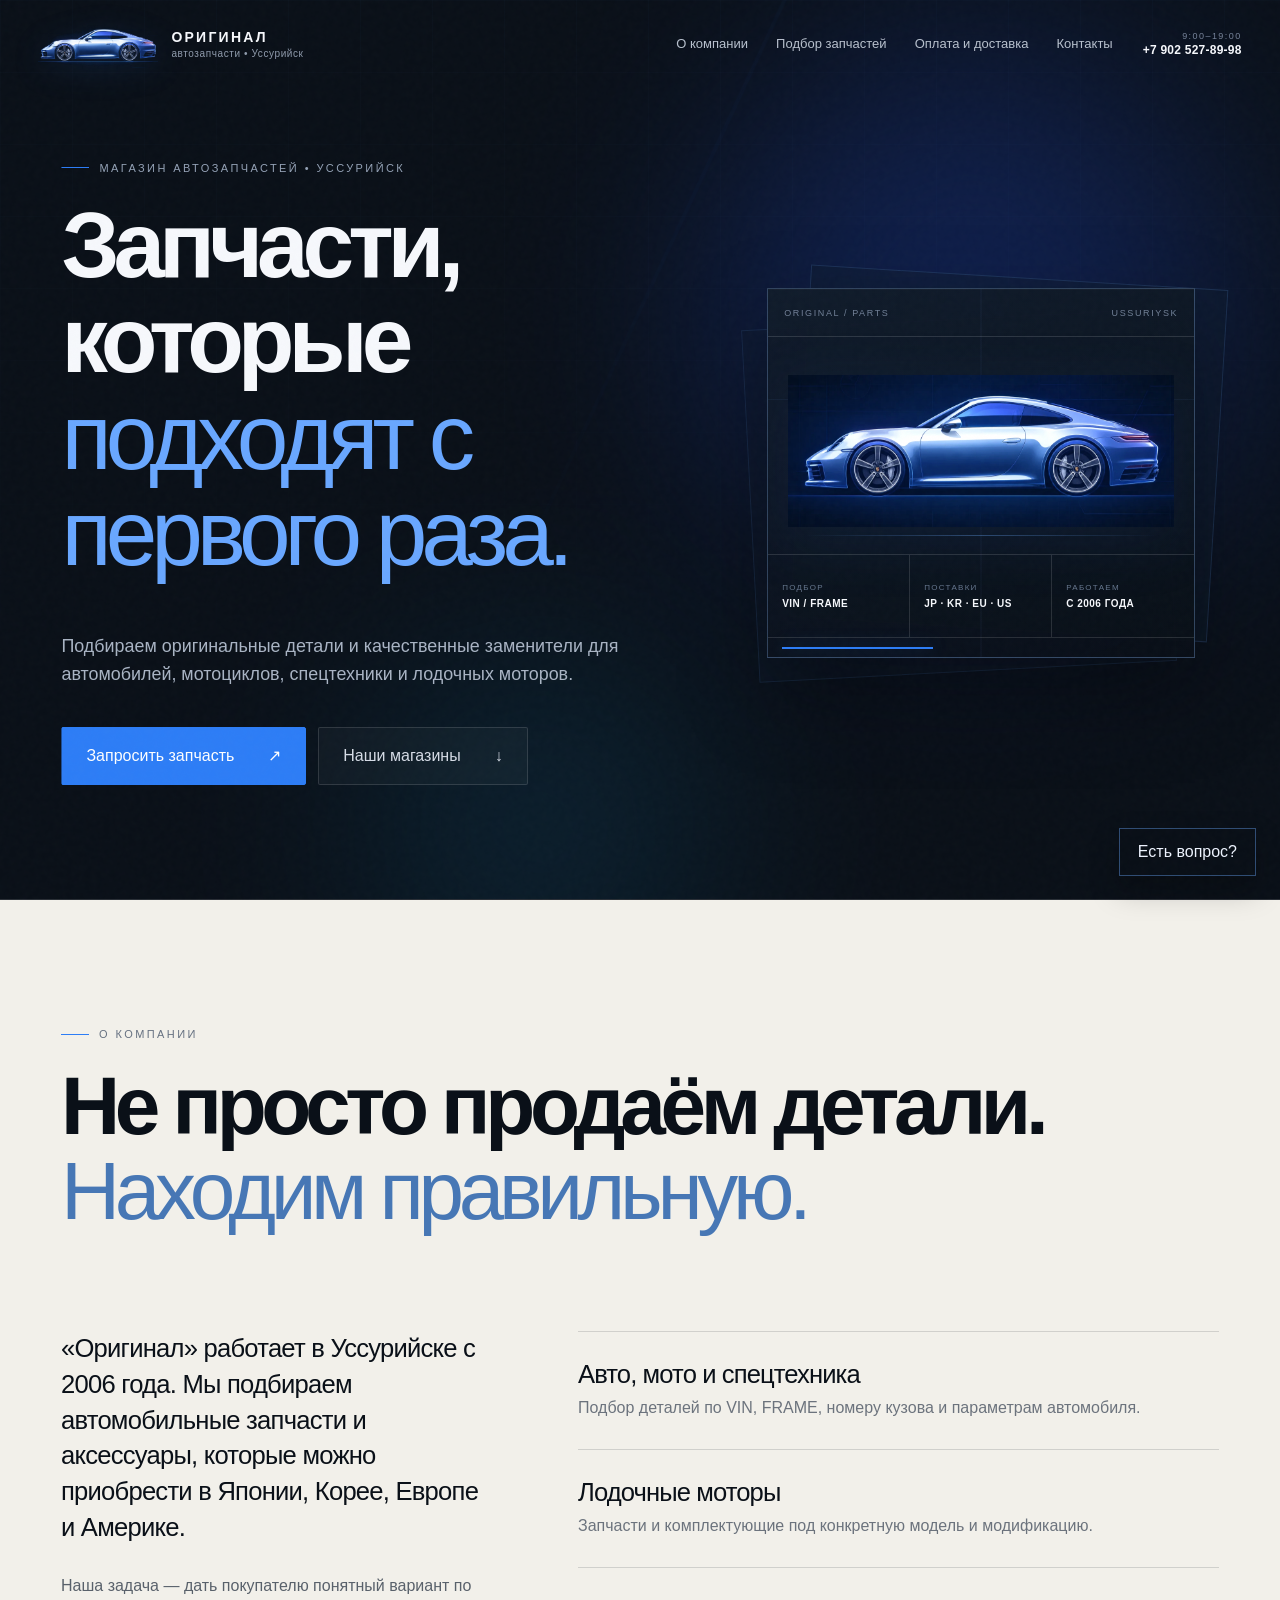
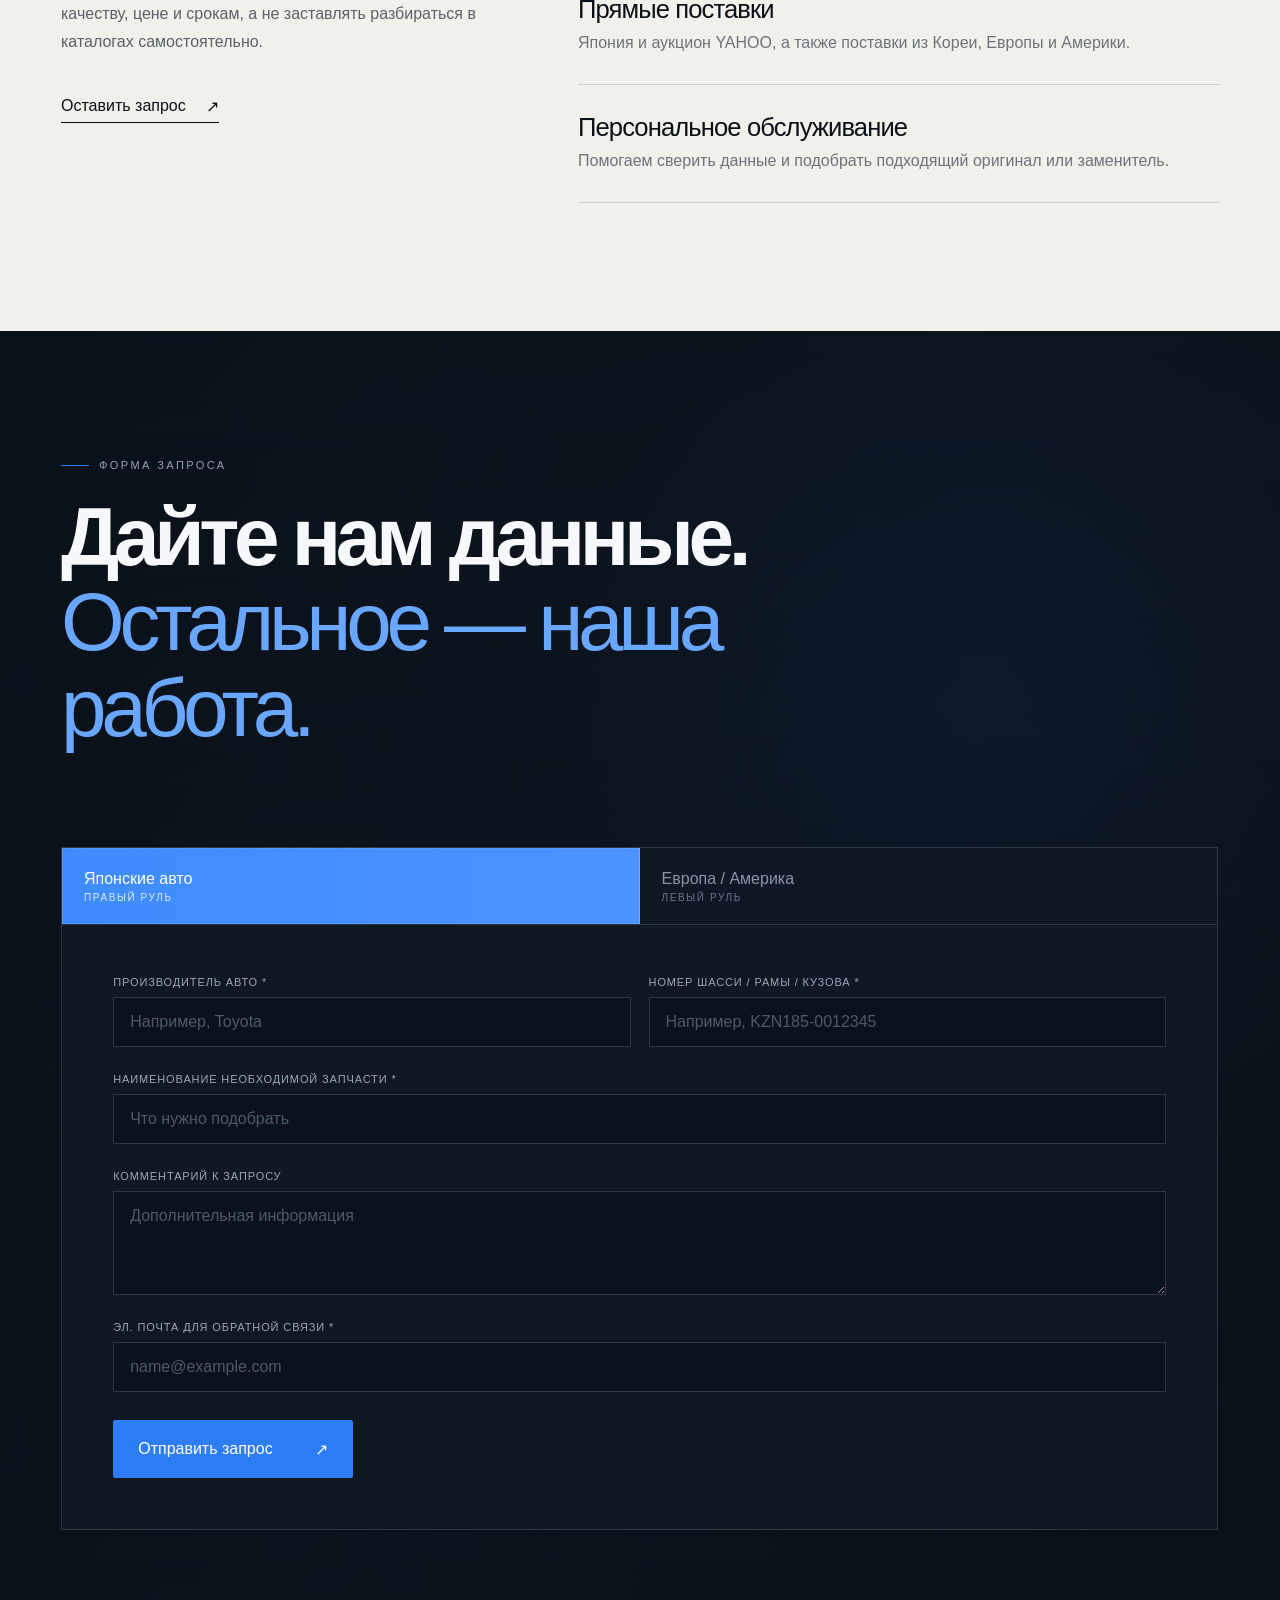
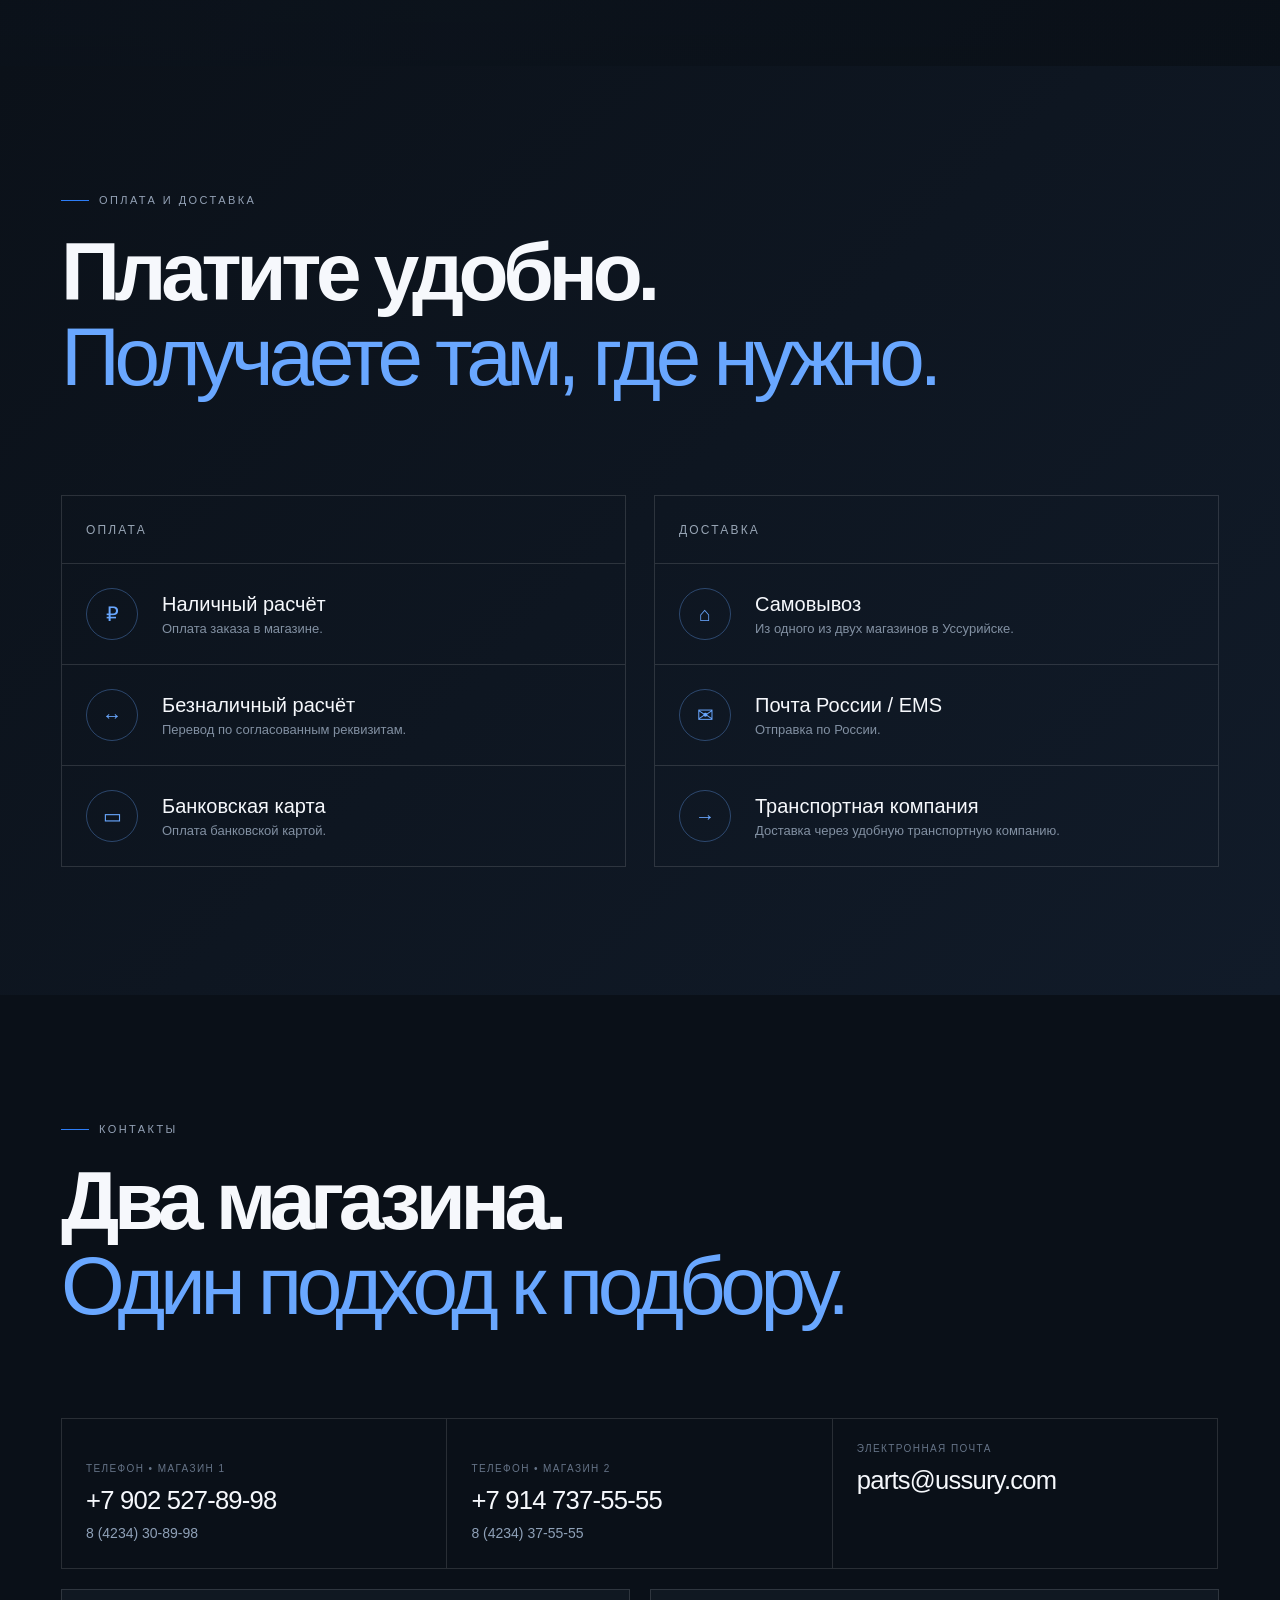
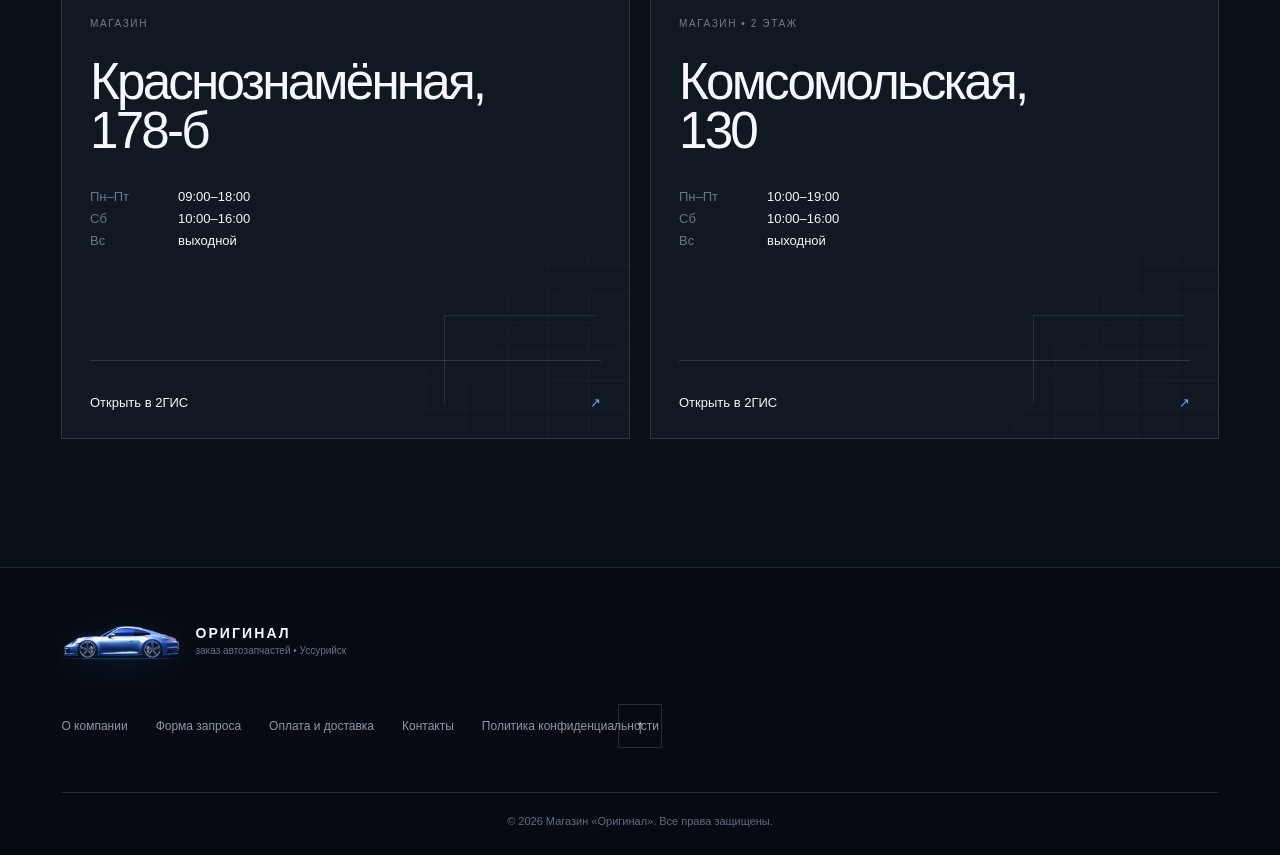
==== commit b8b18770: "Add files via upload" ====
--- a/index.html
+++ b/index.html
@@ -10,7 +10,7 @@
   <link rel="icon" href="favicon.png?v=22" type="image/png" />
   <link rel="preload" as="image" href="car-logo.webp?v=22" type="image/webp" fetchpriority="high" />
   <link rel="preload" as="image" href="car-dossier.webp?v=22" type="image/webp" fetchpriority="high" />
-    <link rel="stylesheet" href="styles.css?v=22" />
+    <link rel="stylesheet" href="styles.css?v=23" />
 </head>
 <body class="home-page">
   <div class="noise" aria-hidden="true"></div>
@@ -272,6 +272,6 @@
 
   <div class="toast" role="status" aria-live="polite">Номер скопирован</div>
 
-  <script src="script.js?v=22"></script>
+  <script src="script.js?v=23"></script>
 </body>
 </html>
--- a/styles.css
+++ b/styles.css
@@ -1473,9 +1473,10 @@
 }
 
 
-/* ===== v22: mobile intro without half-screen clipping ===== */
+/* ===== v22: synchronized mobile first paint ===== */
 @media (max-width: 760px), (pointer: coarse) {
-  /* Keep the intro, but never cover only one side of the viewport. */
+  /* Do not sweep a solid veil across the screen on mobile: it makes the
+     right side look unloaded. Keep a brief whole-screen fade instead. */
   .home-page .hero::after {
     display: block !important;
     content: "" !important;
@@ -1486,57 +1487,159 @@
     background: linear-gradient(100deg,#0a1018 0%,#0d1725 58%,#173156 88%,rgba(23,49,86,.96) 100%) !important;
     transform: none !important;
     opacity: 1 !important;
-    animation: none !important;
-    transition: opacity .62s ease !important;
+    animation: mobileHeroVeilOut .56s ease-out .02s forwards !important;
+    transition: none !important;
   }
   .home-page.loaded .hero::after {
     transform: none !important;
     opacity: 0 !important;
-    transition: opacity .62s ease !important;
-  }
-
-  /* No clip-path on mobile: it was visually cutting off the right side. */
-  .hero-content.reveal-on-load {
-    opacity: 0 !important;
-    transform: translateY(10px) scale(.992) !important;
-    filter: blur(7px) !important;
-    clip-path: none !important;
-    animation: none !important;
-  }
+    transition: none !important;
+  }
+
+  /* Start header/content/card together instead of staged delays. */
+  .home-page:not(.loaded) .site-header,
+  .home-page.loaded .site-header {
+    opacity: 1 !important;
+    transform: none !important;
+    transition: background .35s ease, border-color .35s ease, backdrop-filter .35s ease !important;
+  }
+  .site-header {
+    animation: mobileHeaderIn .58s cubic-bezier(.22,.72,.24,1) both !important;
+  }
+
+  .hero-content.reveal-on-load,
   body.loaded .hero-content.reveal-on-load {
     opacity: 1 !important;
     transform: none !important;
-    filter: blur(0) !important;
+    filter: none !important;
     clip-path: none !important;
-    transition: opacity .66s ease .06s, transform .78s var(--ease) .06s, filter .66s ease .06s !important;
-  }
-
-  /* Buttons are always full-width/full-shape; animate only opacity/position of the parent. */
-  .hero-cta,
-  .hero-cta .btn {
+    transition: none !important;
+    animation: mobileHeroContentIn .72s cubic-bezier(.22,.72,.24,1) .03s both !important;
+  }
+
+  /* Keep the entire right/card side rendered from first paint. Animate only
+     a small movement, never visibility/blur, so it cannot look half-loaded. */
+  .hero-visual.reveal-on-load,
+  body.loaded .hero-visual.reveal-on-load {
+    opacity: 1 !important;
+    filter: none !important;
+    transform: none !important;
+    visibility: visible !important;
+    transition: none !important;
+    animation: mobileHeroVisualIn .72s cubic-bezier(.22,.72,.24,1) .03s both !important;
+  }
+  .vehicle-dossier,
+  .vehicle-card-back,
+  .dossier-head,
+  .dossier-grid,
+  .dossier-line,
+  .dossier-car,
+  .dossier-car img {
+    opacity: 1 !important;
+    visibility: visible !important;
+  }
+  .dossier-car img { animation: none !important; }
+
+  @keyframes mobileHeroVeilOut {
+    from { opacity: 1; }
+    to { opacity: 0; }
+  }
+  @keyframes mobileHeaderIn {
+    from { opacity: 0; transform: translateY(-12px); }
+    to { opacity: 1; transform: none; }
+  }
+  @keyframes mobileHeroContentIn {
+    from { opacity: .12; transform: translateX(-24px); filter: blur(5px); }
+    to { opacity: 1; transform: none; filter: blur(0); }
+  }
+  @keyframes mobileHeroVisualIn {
+    from { transform: translateX(18px) scale(.99); }
+    to { transform: none; }
+  }
+}
+
+
+/* ===== v23: visible mobile intro without clipping ===== */
+@media (max-width: 760px), (pointer: coarse) {
+  /* Never cover/crop the screen on mobile. */
+  .home-page .hero::after,
+  .home-page.loaded .hero::after {
+    display: none !important;
+    content: none !important;
+    animation: none !important;
+    transition: none !important;
+  }
+
+  /* A clearly visible header entrance. */
+  .home-page:not(.loaded) .site-header,
+  .home-page.loaded .site-header,
+  .site-header {
+    opacity: 1 !important;
+    transform: none !important;
+    transition: background .35s ease, border-color .35s ease, backdrop-filter .35s ease !important;
+    animation: v23MobileHeaderIn .72s cubic-bezier(.16,.78,.22,1) .02s both !important;
+  }
+
+  /* Main hero enters as one complete block: no clip-path, no width masking. */
+  .hero-content.reveal-on-load,
+  body.loaded .hero-content.reveal-on-load {
+    opacity: 1 !important;
+    transform: none !important;
+    filter: none !important;
     clip-path: none !important;
-    mask-image: none !important;
-    -webkit-mask-image: none !important;
-    overflow: visible !important;
-  }
-
-  /* Hero card appears as a complete card from the first frame. */
-  .hero-visual.reveal-on-load {
-    opacity: .72 !important;
-    transform: translateY(10px) scale(.99) !important;
-    filter: blur(3px) !important;
-    clip-path: none !important;
-    visibility: visible !important;
-  }
+    transition: none !important;
+    animation: v23MobileContentIn .92s cubic-bezier(.16,.78,.22,1) .03s both !important;
+  }
+
+  /* Make the CTA motion visible too, but never crop the buttons. */
+  .hero-content .hero-cta {
+    animation: v23MobileCtaIn .78s cubic-bezier(.16,.78,.22,1) .18s both !important;
+  }
+
+  /* Card is present immediately, then smoothly settles into place. */
+  .hero-visual.reveal-on-load,
   body.loaded .hero-visual.reveal-on-load {
     opacity: 1 !important;
     transform: none !important;
-    filter: blur(0) !important;
+    filter: none !important;
     clip-path: none !important;
-    transition: opacity .7s ease .08s, transform .86s var(--ease) .08s, filter .7s ease .08s !important;
-  }
-
-  /* Prevent any horizontal excursion while intro transforms are active. */
-  html, body { overflow-x: hidden !important; }
-  .hero { overflow-x: hidden !important; }
-}
+    visibility: visible !important;
+    transition: none !important;
+    animation: v23MobileCardIn 1.02s cubic-bezier(.16,.78,.22,1) .12s both !important;
+  }
+
+  .vehicle-dossier,
+  .vehicle-card-back,
+  .dossier-head,
+  .dossier-grid,
+  .dossier-line,
+  .dossier-car,
+  .dossier-car img {
+    visibility: visible !important;
+  }
+
+  /* Keep requested static car after entrance on phones. */
+  .dossier-car img { animation: none !important; }
+
+  @keyframes v23MobileHeaderIn {
+    0% { opacity: 0; transform: translateY(-18px); }
+    100% { opacity: 1; transform: translateY(0); }
+  }
+
+  @keyframes v23MobileContentIn {
+    0% { opacity: 0; transform: translate3d(-32px,12px,0) scale(.985); filter: blur(8px); }
+    55% { opacity: .82; }
+    100% { opacity: 1; transform: translate3d(0,0,0) scale(1); filter: blur(0); }
+  }
+
+  @keyframes v23MobileCtaIn {
+    0% { opacity: 0; transform: translateY(18px); }
+    100% { opacity: 1; transform: translateY(0); }
+  }
+
+  @keyframes v23MobileCardIn {
+    0% { opacity: 0; transform: translate3d(0,26px,0) scale(.975); filter: blur(7px); }
+    60% { opacity: .86; }
+    100% { opacity: 1; transform: translate3d(0,0,0) scale(1); filter: blur(0); }
+  }
+}
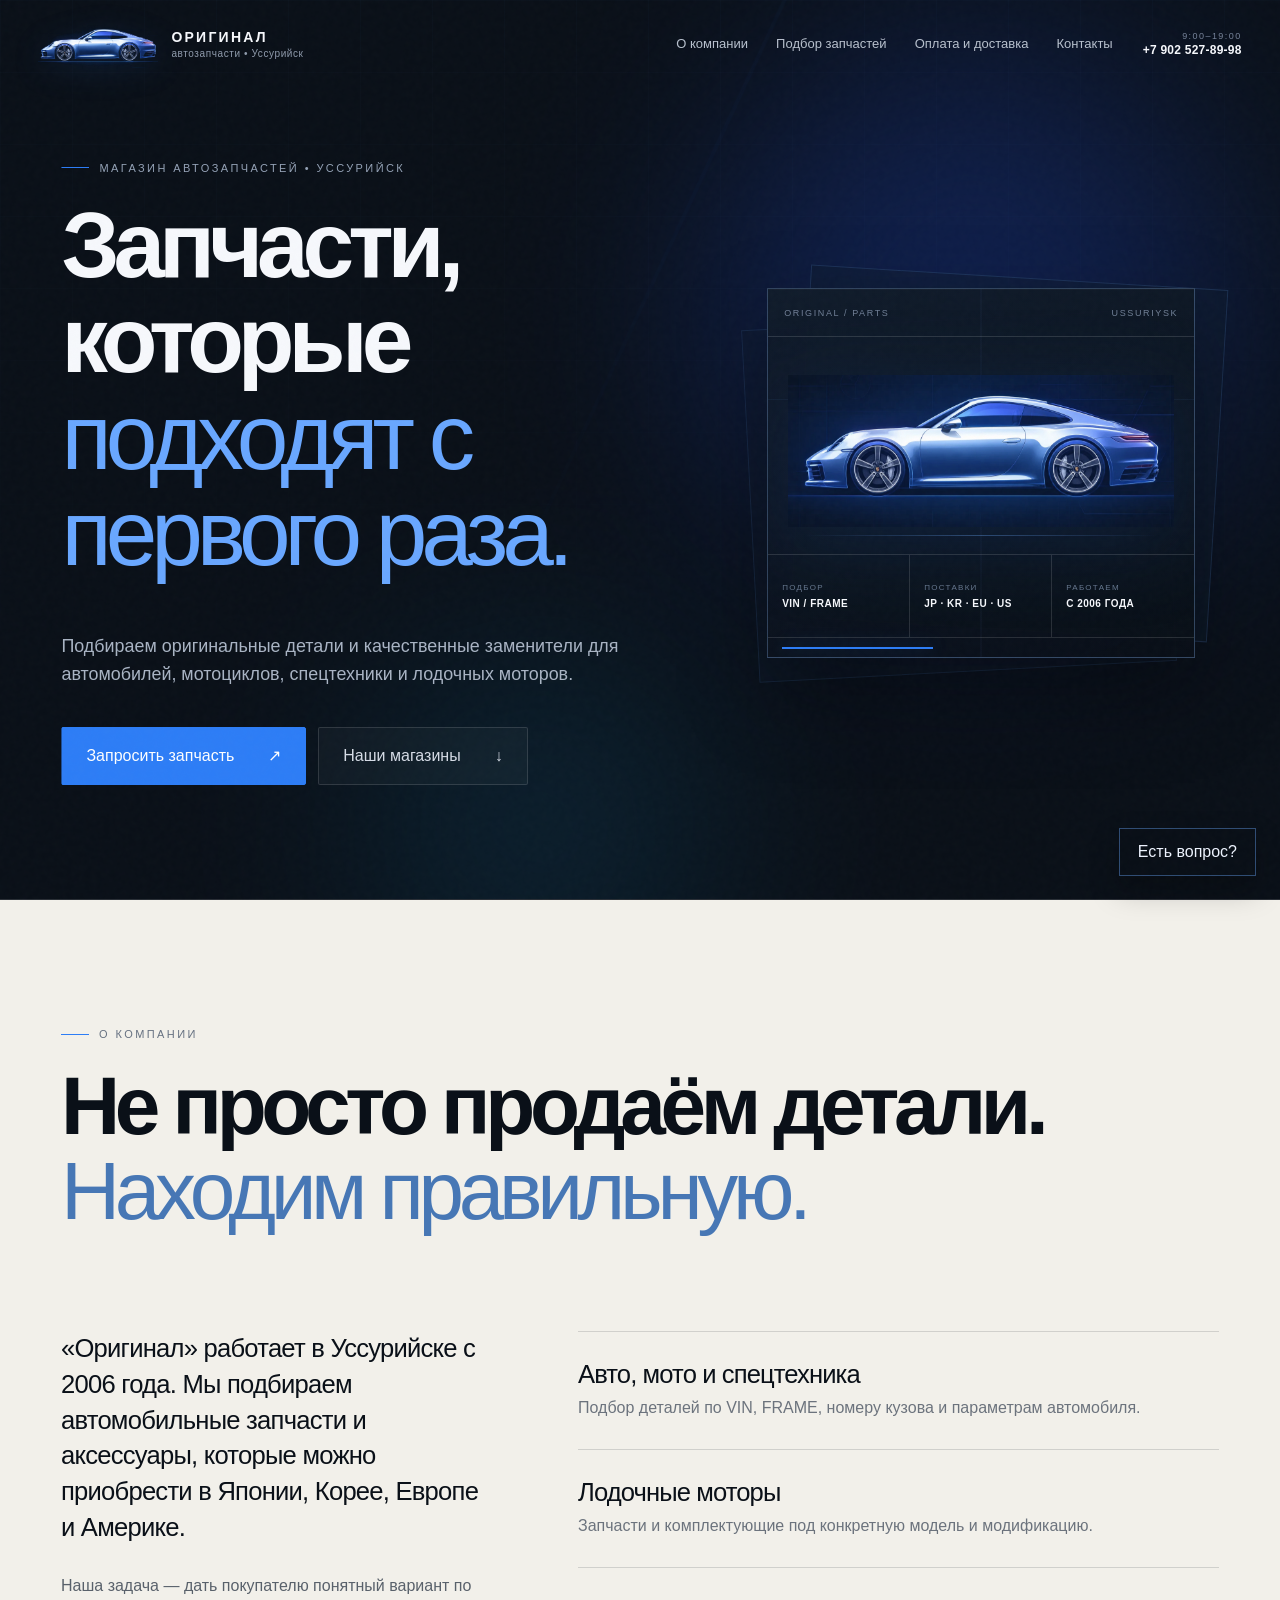
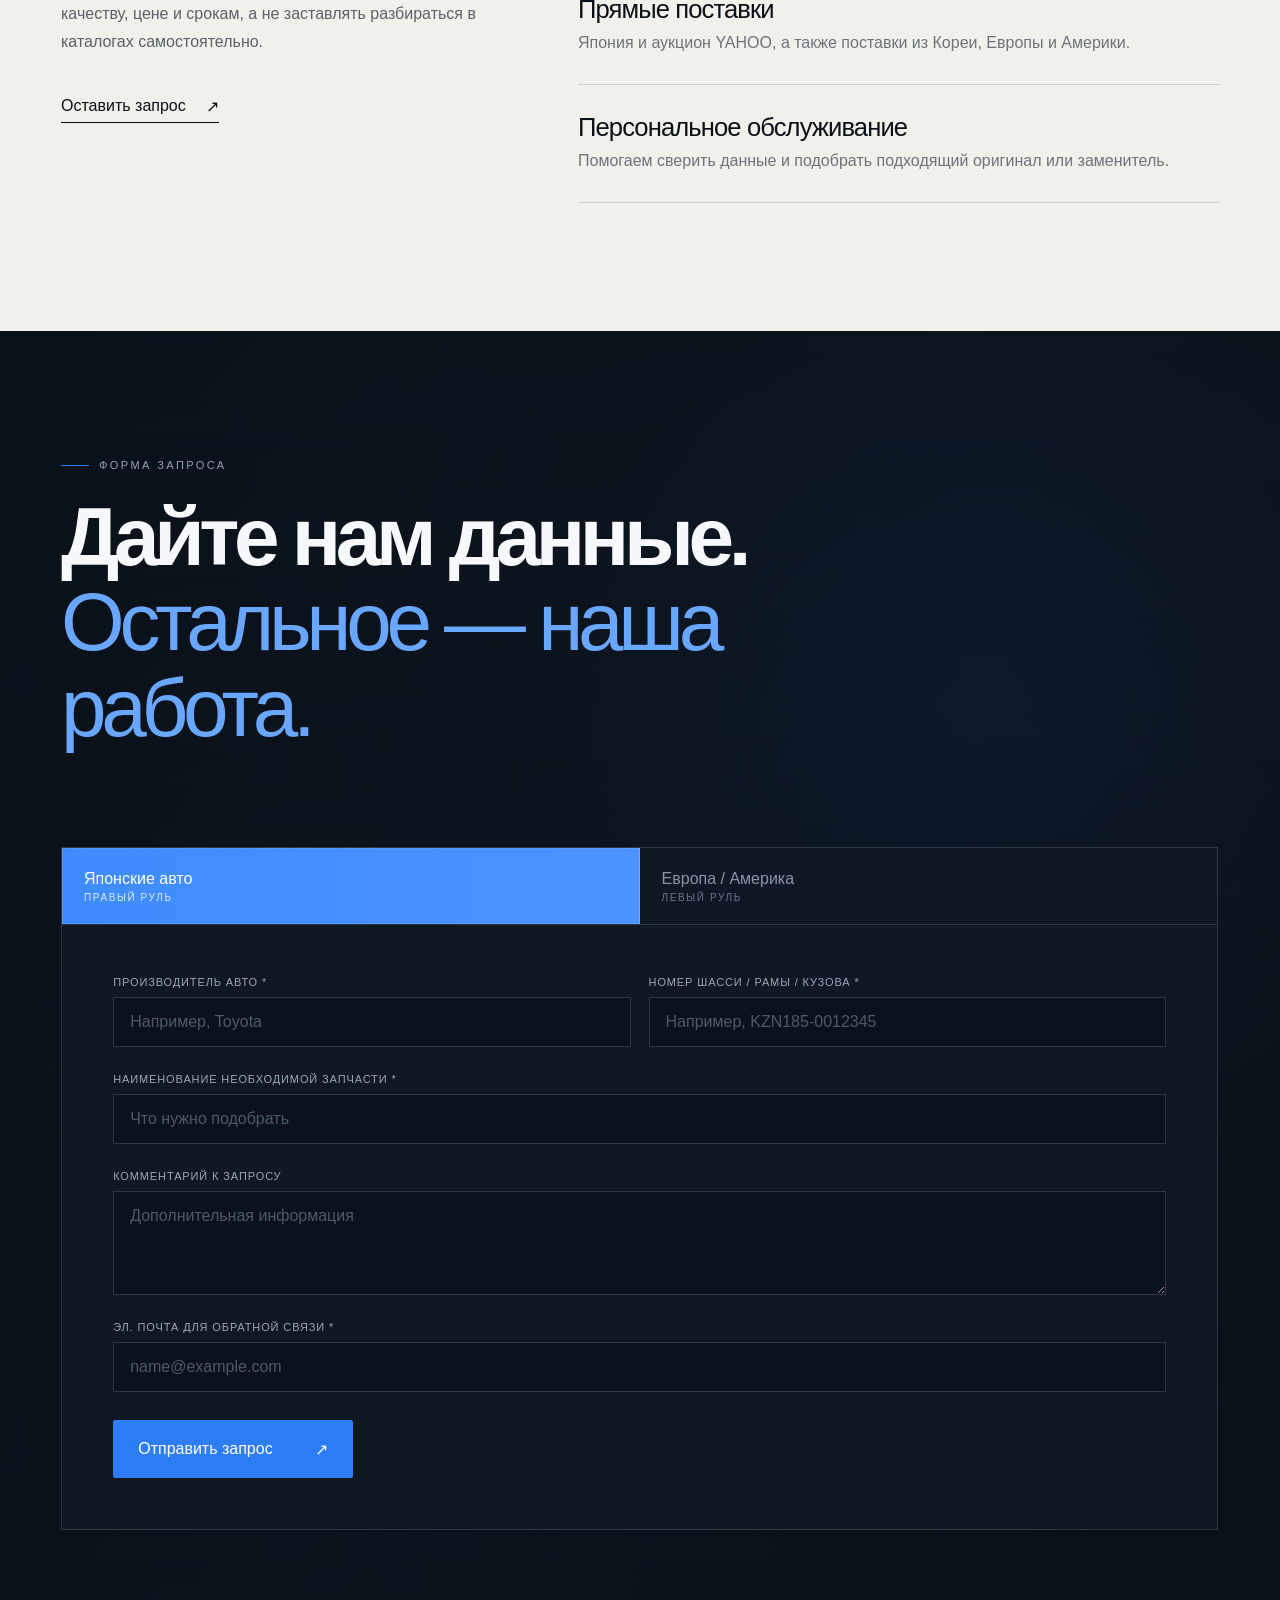
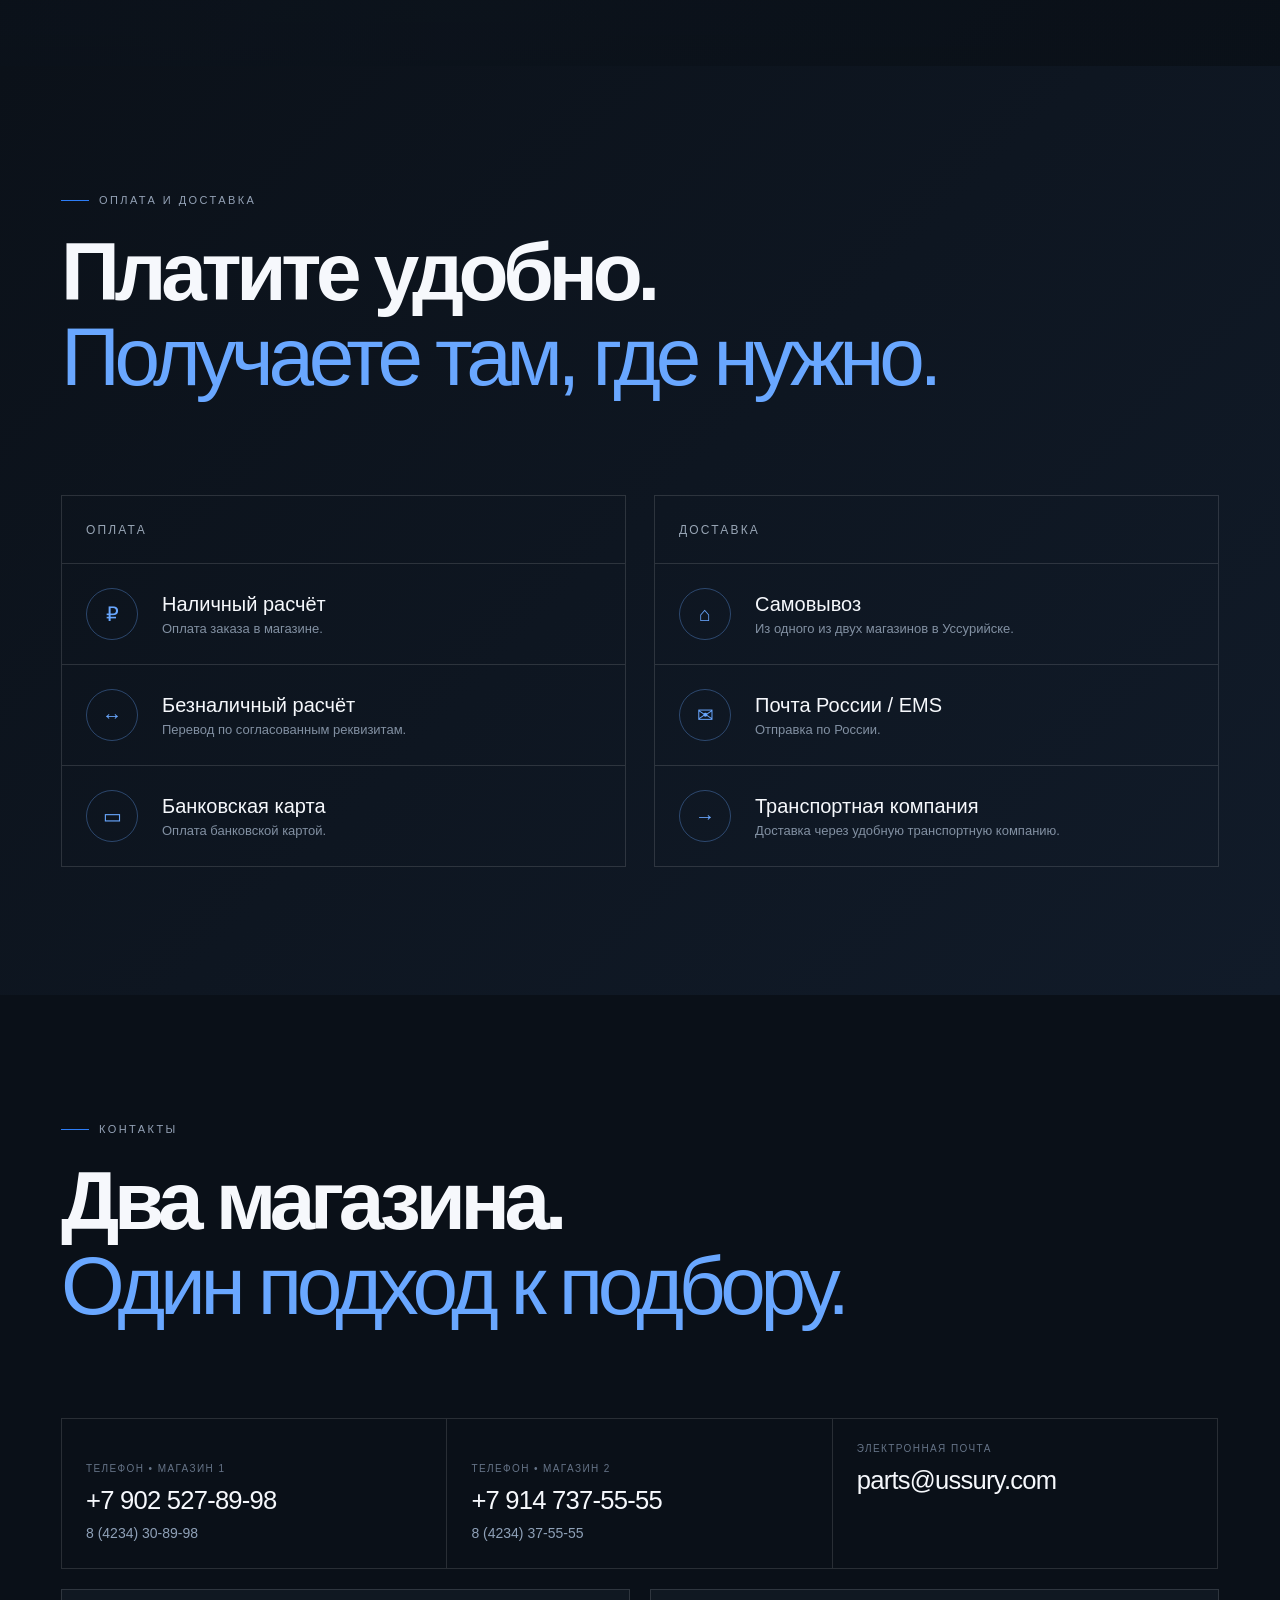
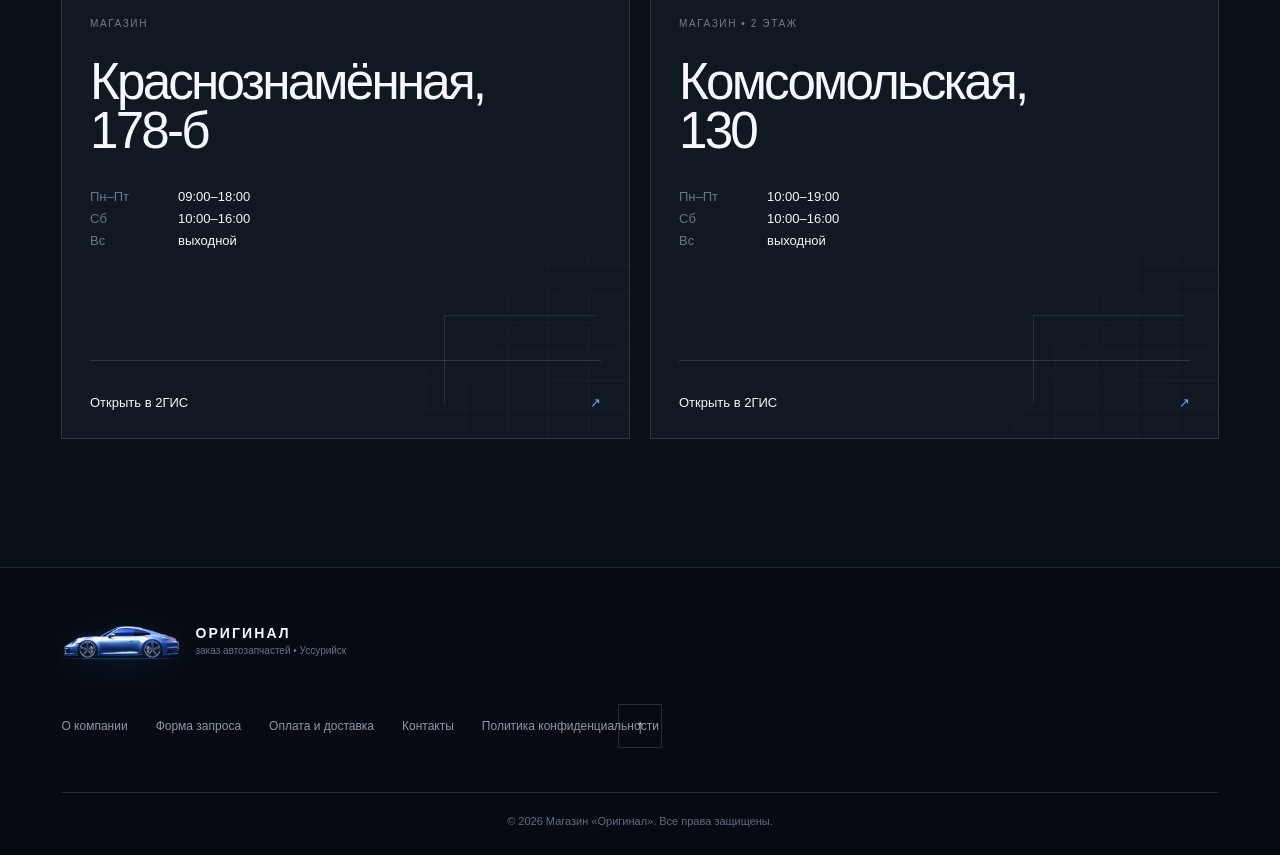
==== commit 7b52442e: "Add files via upload" ====
--- a/index.html
+++ b/index.html
@@ -10,7 +10,7 @@
   <link rel="icon" href="favicon.png?v=22" type="image/png" />
   <link rel="preload" as="image" href="car-logo.webp?v=22" type="image/webp" fetchpriority="high" />
   <link rel="preload" as="image" href="car-dossier.webp?v=22" type="image/webp" fetchpriority="high" />
-    <link rel="stylesheet" href="styles.css?v=23" />
+    <link rel="stylesheet" href="styles.css?v=24" />
 </head>
 <body class="home-page">
   <div class="noise" aria-hidden="true"></div>
@@ -272,6 +272,6 @@
 
   <div class="toast" role="status" aria-live="polite">Номер скопирован</div>
 
-  <script src="script.js?v=23"></script>
+  <script src="script.js?v=24"></script>
 </body>
 </html>
--- a/styles.css
+++ b/styles.css
@@ -1379,224 +1379,20 @@
   transform: none !important;
 }
 
-
-/* ===== v20: desktop entrance animation on mobile ===== */
+/* ===== v24: independent mobile intro ===== */
 @media (max-width: 760px), (pointer: coarse) {
-  /* Use the exact same entrance behavior as the desktop version. */
-  .home-page .hero::after {
-    display: block !important;
-    content: "" !important;
-    position: absolute !important;
-    inset: 0 !important;
-    z-index: 12 !important;
-    pointer-events: none !important;
-    background: linear-gradient(100deg,#0a1018 0%,#0d1725 58%,#173156 88%,rgba(23,49,86,.96) 100%) !important;
-    transform: translateX(0) !important;
-    opacity: 1 !important;
-    animation: none !important;
-  }
-  .home-page.loaded .hero::after {
-    transform: translateX(108%) !important;
-    transition: transform 1.05s cubic-bezier(.72,.02,.18,1) !important;
-  }
-
-  .home-page:not(.loaded) .site-header {
-    opacity: 0 !important;
-    transform: translateY(-16px) !important;
-  }
-  .home-page.loaded .site-header {
-    opacity: 1 !important;
-    transform: none !important;
-    transition: opacity .55s ease .36s, transform .7s var(--ease) .36s, background .35s ease, border-color .35s ease, backdrop-filter .35s ease !important;
-  }
-
-  .hero-content.reveal-on-load {
-    opacity: 0 !important;
-    transform: translateX(-34px) !important;
-    filter: blur(10px) !important;
-    clip-path: inset(0 14% 0 0) !important;
-    animation: none !important;
-  }
-  body.loaded .hero-content.reveal-on-load {
-    opacity: 1 !important;
-    transform: none !important;
-    filter: blur(0) !important;
-    clip-path: inset(0) !important;
-    transition: opacity .72s ease .22s, transform .92s var(--ease) .22s, filter .82s ease .22s, clip-path .92s var(--ease) .22s !important;
-  }
-
-  .hero-visual.reveal-on-load {
-    opacity: 0 !important;
-    transform: translateX(48px) rotateY(-7deg) scale(.965) !important;
-    filter: blur(8px) !important;
-    animation: none !important;
-  }
-  body.loaded .hero-visual.reveal-on-load {
-    opacity: 1 !important;
-    transform: none !important;
-    filter: blur(0) !important;
-    transition: opacity .76s ease .42s, transform 1.02s var(--ease) .42s, filter .9s ease .42s !important;
-  }
-
-  /* Keep the car itself static after the entrance, as requested for mobile. */
-  .dossier-car img {
-    animation: none !important;
-  }
-}
-
-
-/* ===== v21: immediate mobile hero-card render ===== */
-@media (max-width: 760px), (pointer: coarse) {
-  /* The card must never be completely hidden while the intro animation runs. */
-  .hero-visual.reveal-on-load {
-    opacity: .96 !important;
-    transform: translateX(38px) rotateY(-6deg) scale(.97) !important;
-    filter: blur(4px) !important;
-    animation: none !important;
-    visibility: visible !important;
-  }
-  body.loaded .hero-visual.reveal-on-load {
-    opacity: 1 !important;
-    transform: none !important;
-    filter: blur(0) !important;
-    transition: opacity .62s ease 0s, transform .86s var(--ease) 0s, filter .7s ease 0s !important;
-  }
-  .vehicle-dossier,
-  .dossier-car,
-  .dossier-car img {
-    visibility: visible !important;
-  }
-  .dossier-car img {
-    opacity: 1 !important;
-    animation: none !important;
-  }
-}
-
-
-/* ===== v22: synchronized mobile first paint ===== */
-@media (max-width: 760px), (pointer: coarse) {
-  /* Do not sweep a solid veil across the screen on mobile: it makes the
-     right side look unloaded. Keep a brief whole-screen fade instead. */
-  .home-page .hero::after {
-    display: block !important;
-    content: "" !important;
-    position: absolute !important;
-    inset: 0 !important;
-    z-index: 12 !important;
-    pointer-events: none !important;
-    background: linear-gradient(100deg,#0a1018 0%,#0d1725 58%,#173156 88%,rgba(23,49,86,.96) 100%) !important;
-    transform: none !important;
-    opacity: 1 !important;
-    animation: mobileHeroVeilOut .56s ease-out .02s forwards !important;
-    transition: none !important;
-  }
-  .home-page.loaded .hero::after {
-    transform: none !important;
-    opacity: 0 !important;
-    transition: none !important;
-  }
-
-  /* Start header/content/card together instead of staged delays. */
-  .home-page:not(.loaded) .site-header,
-  .home-page.loaded .site-header {
-    opacity: 1 !important;
-    transform: none !important;
-    transition: background .35s ease, border-color .35s ease, backdrop-filter .35s ease !important;
-  }
-  .site-header {
-    animation: mobileHeaderIn .58s cubic-bezier(.22,.72,.24,1) both !important;
-  }
-
-  .hero-content.reveal-on-load,
-  body.loaded .hero-content.reveal-on-load {
-    opacity: 1 !important;
-    transform: none !important;
-    filter: none !important;
-    clip-path: none !important;
-    transition: none !important;
-    animation: mobileHeroContentIn .72s cubic-bezier(.22,.72,.24,1) .03s both !important;
-  }
-
-  /* Keep the entire right/card side rendered from first paint. Animate only
-     a small movement, never visibility/blur, so it cannot look half-loaded. */
-  .hero-visual.reveal-on-load,
-  body.loaded .hero-visual.reveal-on-load {
-    opacity: 1 !important;
-    filter: none !important;
-    transform: none !important;
-    visibility: visible !important;
-    transition: none !important;
-    animation: mobileHeroVisualIn .72s cubic-bezier(.22,.72,.24,1) .03s both !important;
-  }
-  .vehicle-dossier,
-  .vehicle-card-back,
-  .dossier-head,
-  .dossier-grid,
-  .dossier-line,
-  .dossier-car,
-  .dossier-car img {
-    opacity: 1 !important;
-    visibility: visible !important;
-  }
-  .dossier-car img { animation: none !important; }
-
-  @keyframes mobileHeroVeilOut {
-    from { opacity: 1; }
-    to { opacity: 0; }
-  }
-  @keyframes mobileHeaderIn {
-    from { opacity: 0; transform: translateY(-12px); }
-    to { opacity: 1; transform: none; }
-  }
-  @keyframes mobileHeroContentIn {
-    from { opacity: .12; transform: translateX(-24px); filter: blur(5px); }
-    to { opacity: 1; transform: none; filter: blur(0); }
-  }
-  @keyframes mobileHeroVisualIn {
-    from { transform: translateX(18px) scale(.99); }
-    to { transform: none; }
-  }
-}
-
-
-/* ===== v23: visible mobile intro without clipping ===== */
-@media (max-width: 760px), (pointer: coarse) {
-  /* Never cover/crop the screen on mobile. */
+  /* Never use the desktop sweep/mask on mobile. */
   .home-page .hero::after,
   .home-page.loaded .hero::after {
     display: none !important;
     content: none !important;
-    animation: none !important;
-    transition: none !important;
-  }
-
-  /* A clearly visible header entrance. */
+  }
+
+  /* Keep parent containers fully rendered; animate their children instead. */
   .home-page:not(.loaded) .site-header,
   .home-page.loaded .site-header,
-  .site-header {
-    opacity: 1 !important;
-    transform: none !important;
-    transition: background .35s ease, border-color .35s ease, backdrop-filter .35s ease !important;
-    animation: v23MobileHeaderIn .72s cubic-bezier(.16,.78,.22,1) .02s both !important;
-  }
-
-  /* Main hero enters as one complete block: no clip-path, no width masking. */
   .hero-content.reveal-on-load,
-  body.loaded .hero-content.reveal-on-load {
-    opacity: 1 !important;
-    transform: none !important;
-    filter: none !important;
-    clip-path: none !important;
-    transition: none !important;
-    animation: v23MobileContentIn .92s cubic-bezier(.16,.78,.22,1) .03s both !important;
-  }
-
-  /* Make the CTA motion visible too, but never crop the buttons. */
-  .hero-content .hero-cta {
-    animation: v23MobileCtaIn .78s cubic-bezier(.16,.78,.22,1) .18s both !important;
-  }
-
-  /* Card is present immediately, then smoothly settles into place. */
+  body.loaded .hero-content.reveal-on-load,
   .hero-visual.reveal-on-load,
   body.loaded .hero-visual.reveal-on-load {
     opacity: 1 !important;
@@ -1605,41 +1401,93 @@
     clip-path: none !important;
     visibility: visible !important;
     transition: none !important;
-    animation: v23MobileCardIn 1.02s cubic-bezier(.16,.78,.22,1) .12s both !important;
-  }
-
-  .vehicle-dossier,
-  .vehicle-card-back,
-  .dossier-head,
-  .dossier-grid,
-  .dossier-line,
-  .dossier-car,
+  }
+
+  /* Mobile intro is intentionally different from desktop: soft staggered rise + focus. */
+  .site-header {
+    animation: mobileHeaderDrop .52s cubic-bezier(.22,.75,.18,1) .03s both !important;
+  }
+  .hero-content .eyebrow {
+    animation: mobileIntroRise .56s cubic-bezier(.22,.75,.18,1) .08s both !important;
+  }
+  .hero-content h1 {
+    animation: mobileTitleFocus .72s cubic-bezier(.16,.84,.24,1) .14s both !important;
+    transform-origin: left center;
+  }
+  .hero-lead {
+    animation: mobileIntroRise .62s cubic-bezier(.22,.75,.18,1) .27s both !important;
+  }
+  .hero-cta .btn {
+    clip-path: none !important;
+    mask-image: none !important;
+    -webkit-mask-image: none !important;
+    overflow: visible !important;
+    animation: mobileButtonIn .58s cubic-bezier(.2,.8,.2,1) .36s both !important;
+  }
+  .hero-cta .btn + .btn {
+    animation-delay: .44s !important;
+  }
+
+  /* Card appears as a whole object; no right-side mask or delayed construction. */
+  .hero-visual .vehicle-card-back.back-one {
+    animation: mobileCardBackOne .72s cubic-bezier(.2,.8,.2,1) .30s both !important;
+  }
+  .hero-visual .vehicle-card-back.back-two {
+    animation: mobileCardBackTwo .76s cubic-bezier(.2,.8,.2,1) .34s both !important;
+  }
+  .hero-visual .vehicle-dossier {
+    animation: mobileCardIn .78s cubic-bezier(.16,.84,.24,1) .38s both !important;
+  }
+
+  /* The car itself stays static after the card entrance on mobile. */
   .dossier-car img {
-    visibility: visible !important;
-  }
-
-  /* Keep requested static car after entrance on phones. */
-  .dossier-car img { animation: none !important; }
-
-  @keyframes v23MobileHeaderIn {
-    0% { opacity: 0; transform: translateY(-18px); }
-    100% { opacity: 1; transform: translateY(0); }
-  }
-
-  @keyframes v23MobileContentIn {
-    0% { opacity: 0; transform: translate3d(-32px,12px,0) scale(.985); filter: blur(8px); }
-    55% { opacity: .82; }
-    100% { opacity: 1; transform: translate3d(0,0,0) scale(1); filter: blur(0); }
-  }
-
-  @keyframes v23MobileCtaIn {
-    0% { opacity: 0; transform: translateY(18px); }
-    100% { opacity: 1; transform: translateY(0); }
-  }
-
-  @keyframes v23MobileCardIn {
-    0% { opacity: 0; transform: translate3d(0,26px,0) scale(.975); filter: blur(7px); }
-    60% { opacity: .86; }
-    100% { opacity: 1; transform: translate3d(0,0,0) scale(1); filter: blur(0); }
-  }
-}
+    animation: none !important;
+    transform: none !important;
+  }
+
+  html, body, .hero { overflow-x: hidden !important; }
+}
+
+@keyframes mobileHeaderDrop {
+  from { opacity: 0; transform: translateY(-12px); }
+  to   { opacity: 1; transform: translateY(0); }
+}
+@keyframes mobileIntroRise {
+  from { opacity: 0; transform: translateY(14px); }
+  to   { opacity: 1; transform: translateY(0); }
+}
+@keyframes mobileTitleFocus {
+  from { opacity: 0; transform: translateY(16px) scale(.985); filter: blur(5px); }
+  to   { opacity: 1; transform: translateY(0) scale(1); filter: blur(0); }
+}
+@keyframes mobileButtonIn {
+  from { opacity: 0; transform: translateY(10px) scale(.992); }
+  to   { opacity: 1; transform: translateY(0) scale(1); }
+}
+@keyframes mobileCardIn {
+  from { opacity: 0; transform: translateY(18px) scale(.975); filter: blur(4px); }
+  to   { opacity: 1; transform: translateY(0) scale(1); filter: blur(0); }
+}
+@keyframes mobileCardBackOne {
+  from { opacity: 0; transform: translate(40px,-12px) rotate(4.5deg) scale(.97); }
+  to   { opacity: 1; transform: translate(28px,-20px) rotate(3.5deg) scale(1); }
+}
+@keyframes mobileCardBackTwo {
+  from { opacity: 0; transform: translate(-34px,30px) rotate(-4deg) scale(.97); }
+  to   { opacity: .72; transform: translate(-22px,22px) rotate(-3deg) scale(1); }
+}
+
+@media (prefers-reduced-motion: reduce) {
+  .site-header,
+  .hero-content .eyebrow,
+  .hero-content h1,
+  .hero-lead,
+  .hero-cta .btn,
+  .hero-visual .vehicle-card-back,
+  .hero-visual .vehicle-dossier {
+    animation: none !important;
+    opacity: 1 !important;
+    transform: none !important;
+    filter: none !important;
+  }
+}
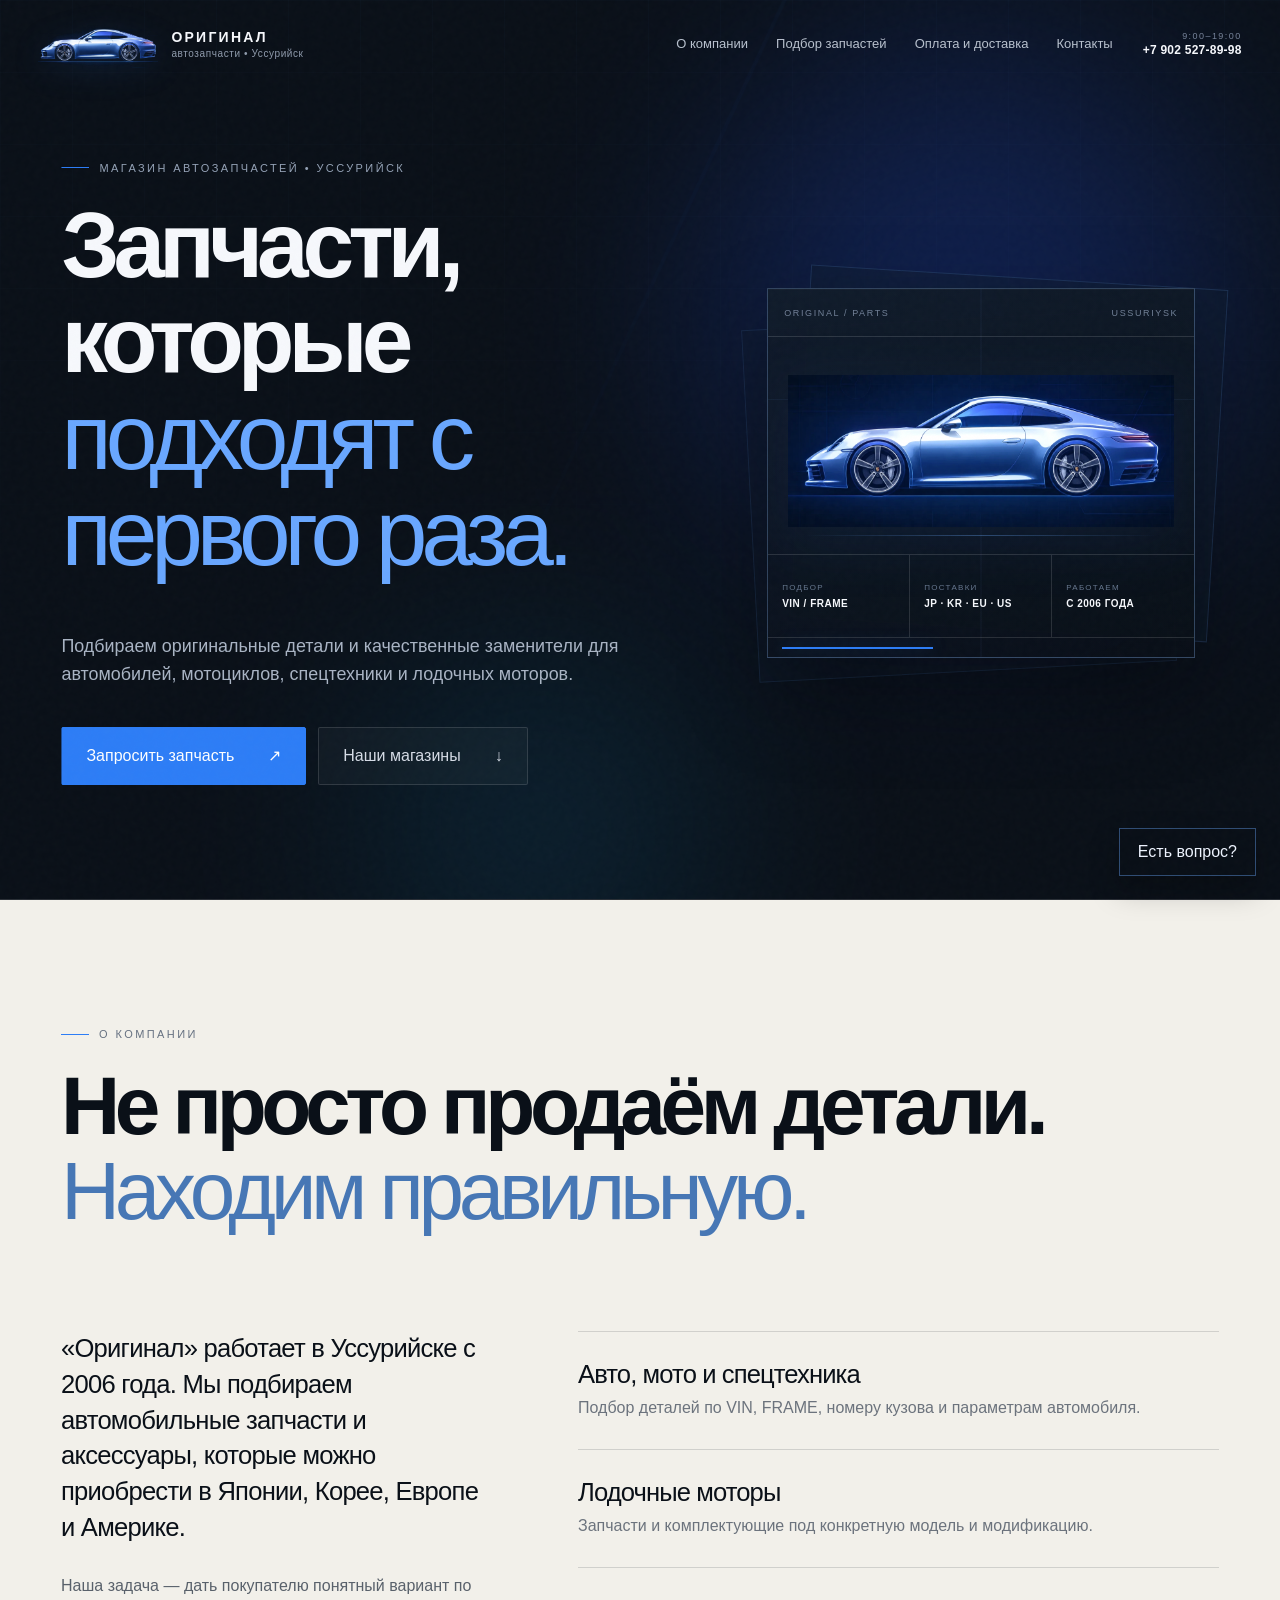
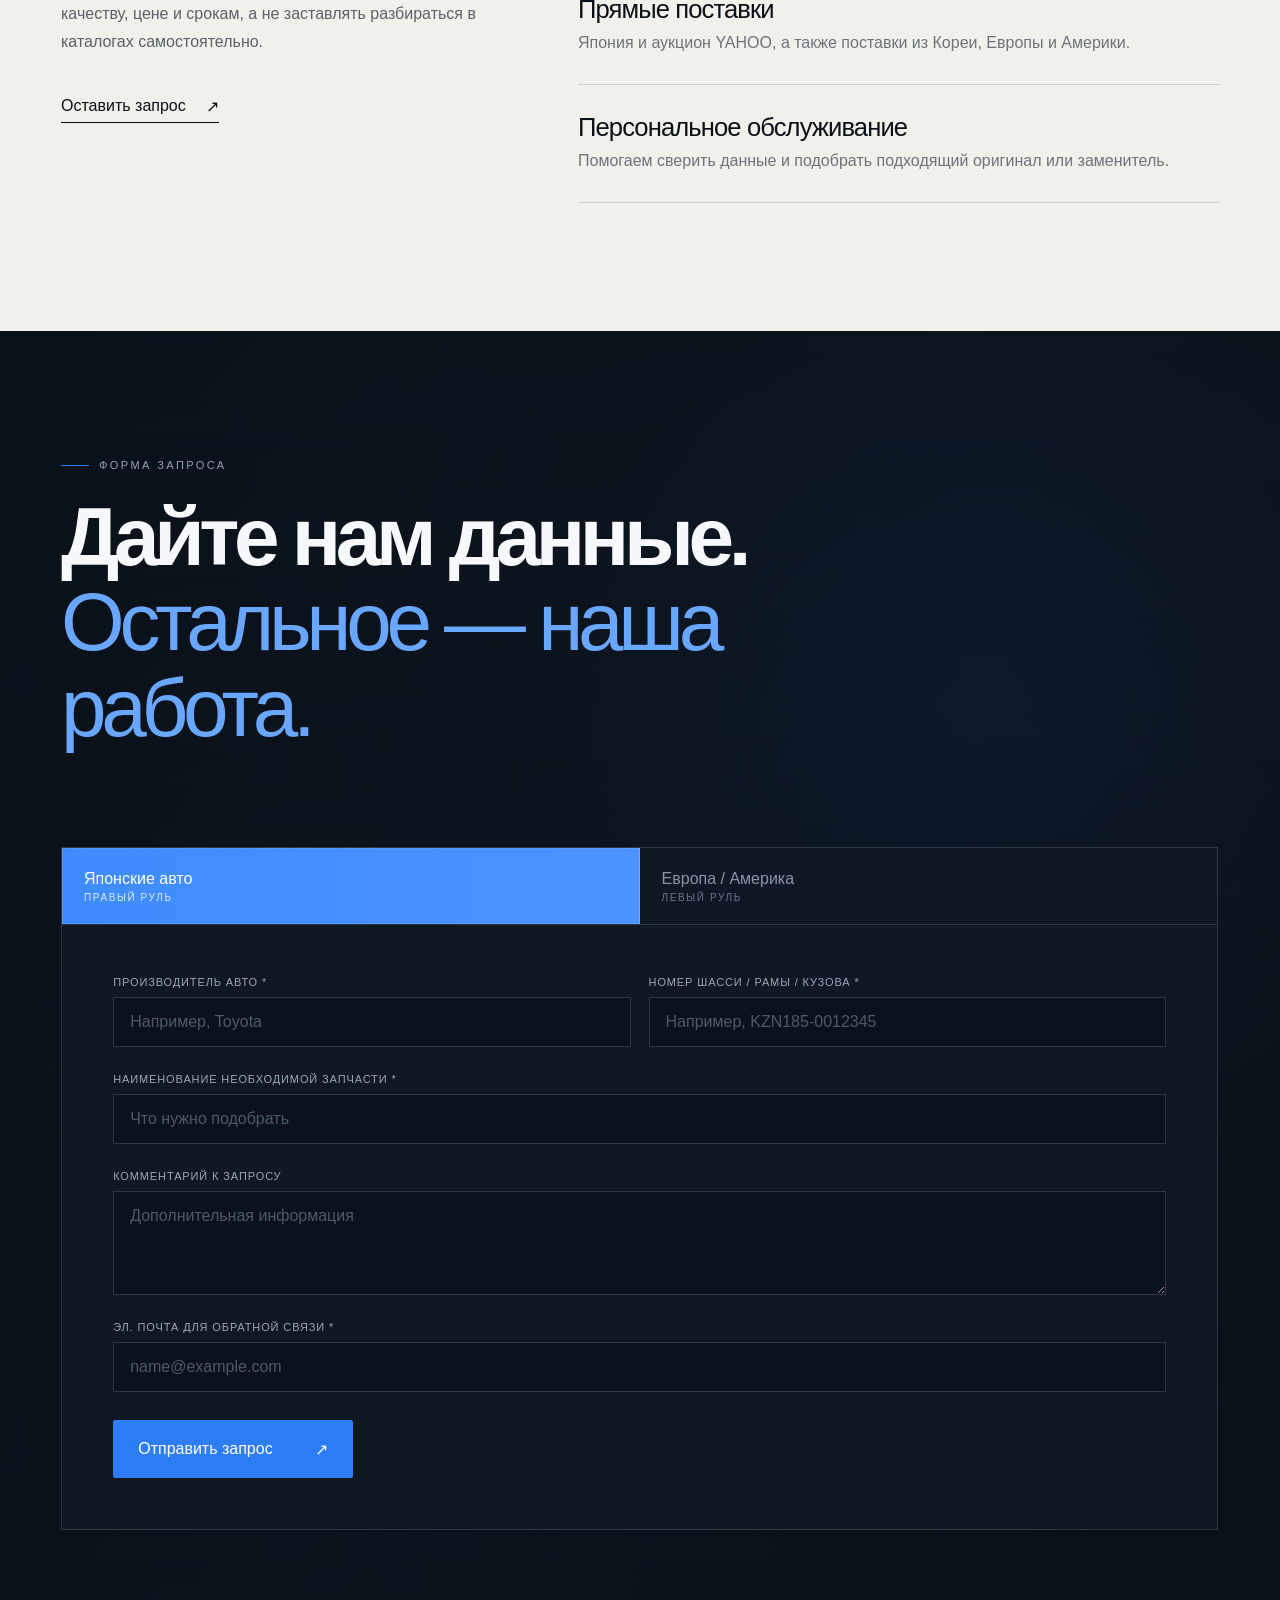
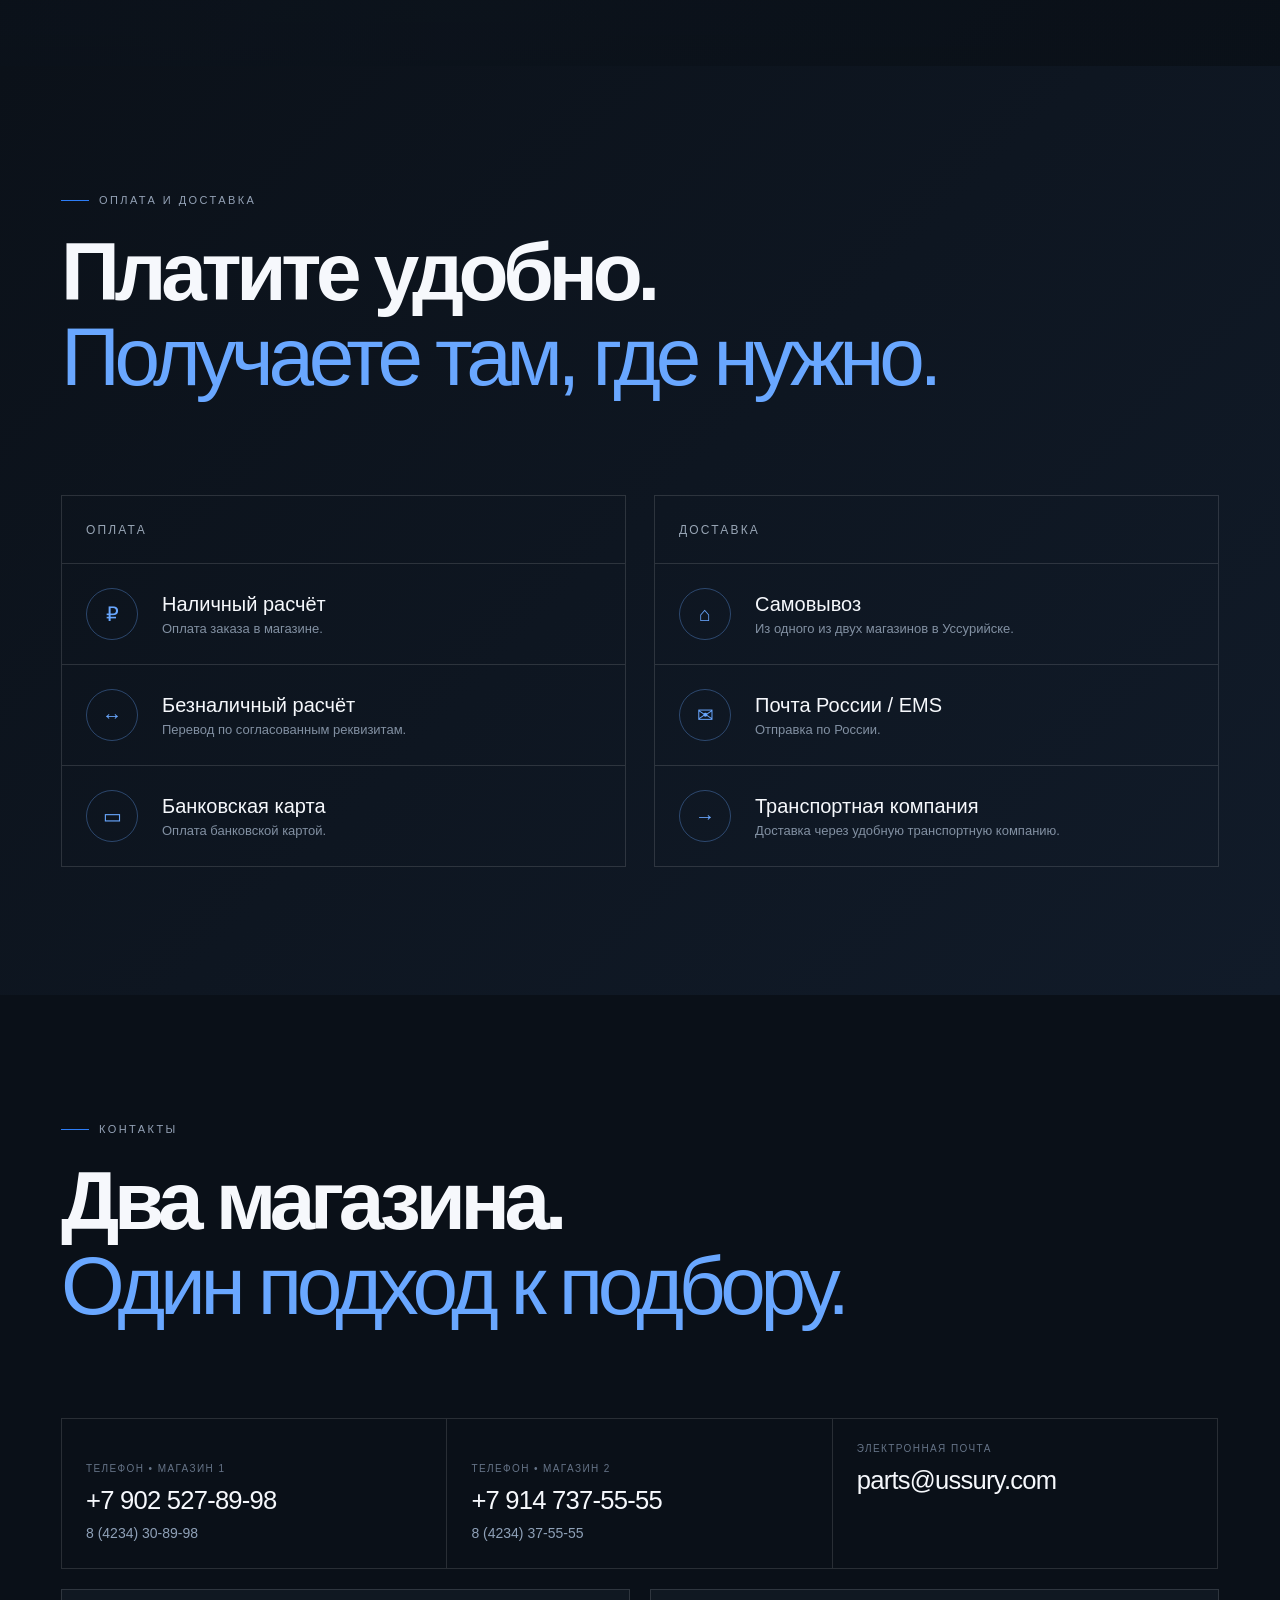
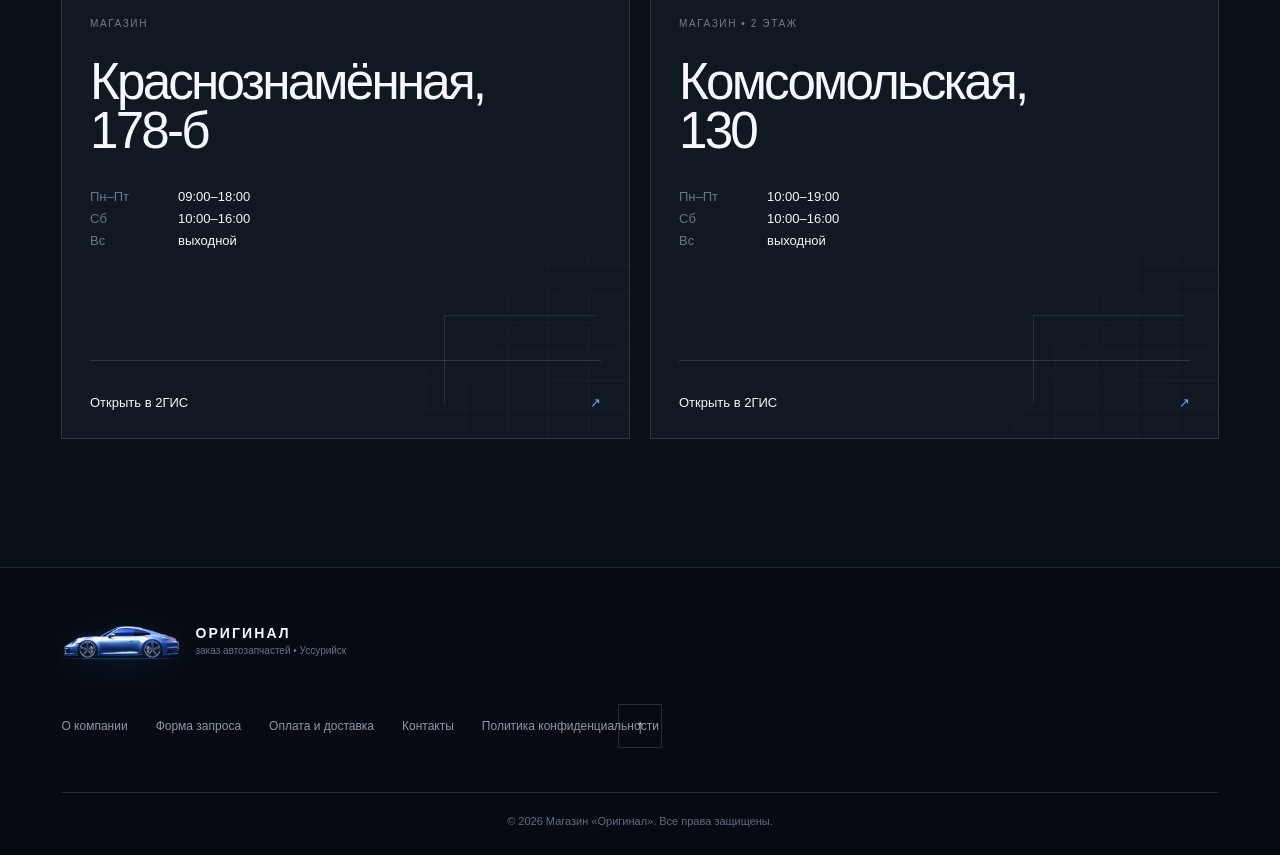
==== commit 042957cf: "Add files via upload" ====
--- a/index.html
+++ b/index.html
@@ -10,7 +10,7 @@
   <link rel="icon" href="favicon.png?v=22" type="image/png" />
   <link rel="preload" as="image" href="car-logo.webp?v=22" type="image/webp" fetchpriority="high" />
   <link rel="preload" as="image" href="car-dossier.webp?v=22" type="image/webp" fetchpriority="high" />
-    <link rel="stylesheet" href="styles.css?v=24" />
+    <link rel="stylesheet" href="styles.css?v=25" />
 </head>
 <body class="home-page">
   <div class="noise" aria-hidden="true"></div>
@@ -272,6 +272,6 @@
 
   <div class="toast" role="status" aria-live="polite">Номер скопирован</div>
 
-  <script src="script.js?v=24"></script>
+  <script src="script.js?v=25"></script>
 </body>
 </html>
--- a/styles.css
+++ b/styles.css
@@ -1477,17 +1477,101 @@
   to   { opacity: .72; transform: translate(-22px,22px) rotate(-3deg) scale(1); }
 }
 
-@media (prefers-reduced-motion: reduce) {
-  .site-header,
-  .hero-content .eyebrow,
-  .hero-content h1,
-  .hero-lead,
-  .hero-cta .btn,
-  .hero-visual .vehicle-card-back,
-  .hero-visual .vehicle-dossier {
-    animation: none !important;
+
+
+/* ===== v25: reliable mobile intro, independent from desktop and JS ===== */
+@media screen and (max-width: 760px) {
+  /* Disable only the desktop sweep/mask on phones. */
+  .home-page .hero::after,
+  .home-page.loaded .hero::after {
+    display: none !important;
+    content: none !important;
+  }
+
+  /* Parent blocks are fully rendered immediately. No clip/mask/hidden parent states. */
+  .home-page .site-header,
+  .home-page:not(.loaded) .site-header,
+  .home-page.loaded .site-header,
+  .hero-content.reveal-on-load,
+  body.loaded .hero-content.reveal-on-load,
+  .hero-visual.reveal-on-load,
+  body.loaded .hero-visual.reveal-on-load {
     opacity: 1 !important;
+    visibility: visible !important;
     transform: none !important;
     filter: none !important;
-  }
-}
+    clip-path: none !important;
+    transition: none !important;
+  }
+
+  /* Run a fresh animation every full page load; elements are never geometrically clipped. */
+  .site-header {
+    animation: v25HeaderIn .62s cubic-bezier(.22,.8,.2,1) 0s both !important;
+  }
+  .hero-content .eyebrow {
+    animation: v25FadeRise .64s cubic-bezier(.22,.8,.2,1) .05s both !important;
+  }
+  .hero-content h1 {
+    animation: v25TitleIn .82s cubic-bezier(.16,.84,.24,1) .10s both !important;
+  }
+  .hero-content .hero-lead {
+    animation: v25FadeRise .72s cubic-bezier(.22,.8,.2,1) .18s both !important;
+  }
+  .hero-content .hero-cta .btn {
+    opacity: 1;
+    clip-path: none !important;
+    mask-image: none !important;
+    -webkit-mask-image: none !important;
+    overflow: visible !important;
+    animation: v25ButtonIn .68s cubic-bezier(.2,.8,.2,1) .25s both !important;
+  }
+  .hero-content .hero-cta .btn + .btn {
+    animation-delay: .32s !important;
+  }
+
+  /* The right/card side exists from frame one and simply fades/scales in as a whole. */
+  .hero-visual .vehicle-card-back.back-one {
+    animation: v25BackOne .80s cubic-bezier(.2,.8,.2,1) .22s both !important;
+  }
+  .hero-visual .vehicle-card-back.back-two {
+    animation: v25BackTwo .84s cubic-bezier(.2,.8,.2,1) .26s both !important;
+  }
+  .hero-visual .vehicle-dossier {
+    animation: v25CardIn .88s cubic-bezier(.16,.84,.24,1) .28s both !important;
+  }
+
+  /* Keep the car itself static on mobile after the entrance. */
+  .dossier-car img {
+    animation: none !important;
+    transform: none !important;
+  }
+}
+
+@keyframes v25HeaderIn {
+  0%   { opacity: .18; transform: translateY(-10px); }
+  100% { opacity: 1;   transform: translateY(0); }
+}
+@keyframes v25FadeRise {
+  0%   { opacity: .16; transform: translateY(13px); }
+  100% { opacity: 1;   transform: translateY(0); }
+}
+@keyframes v25TitleIn {
+  0%   { opacity: .12; transform: translateY(15px) scale(.99); filter: blur(6px); }
+  100% { opacity: 1;   transform: translateY(0) scale(1); filter: blur(0); }
+}
+@keyframes v25ButtonIn {
+  0%   { opacity: .18; transform: translateY(10px) scale(.99); }
+  100% { opacity: 1;   transform: translateY(0) scale(1); }
+}
+@keyframes v25CardIn {
+  0%   { opacity: .14; transform: translateY(16px) scale(.985); filter: blur(4px); }
+  100% { opacity: 1;   transform: translateY(0) scale(1); filter: blur(0); }
+}
+@keyframes v25BackOne {
+  0%   { opacity: .10; transform: translate(34px,-15px) rotate(4deg) scale(.985); }
+  100% { opacity: 1;   transform: translate(28px,-20px) rotate(3.5deg) scale(1); }
+}
+@keyframes v25BackTwo {
+  0%   { opacity: .08; transform: translate(-28px,27px) rotate(-3.6deg) scale(.985); }
+  100% { opacity: .72; transform: translate(-22px,22px) rotate(-3deg) scale(1); }
+}
